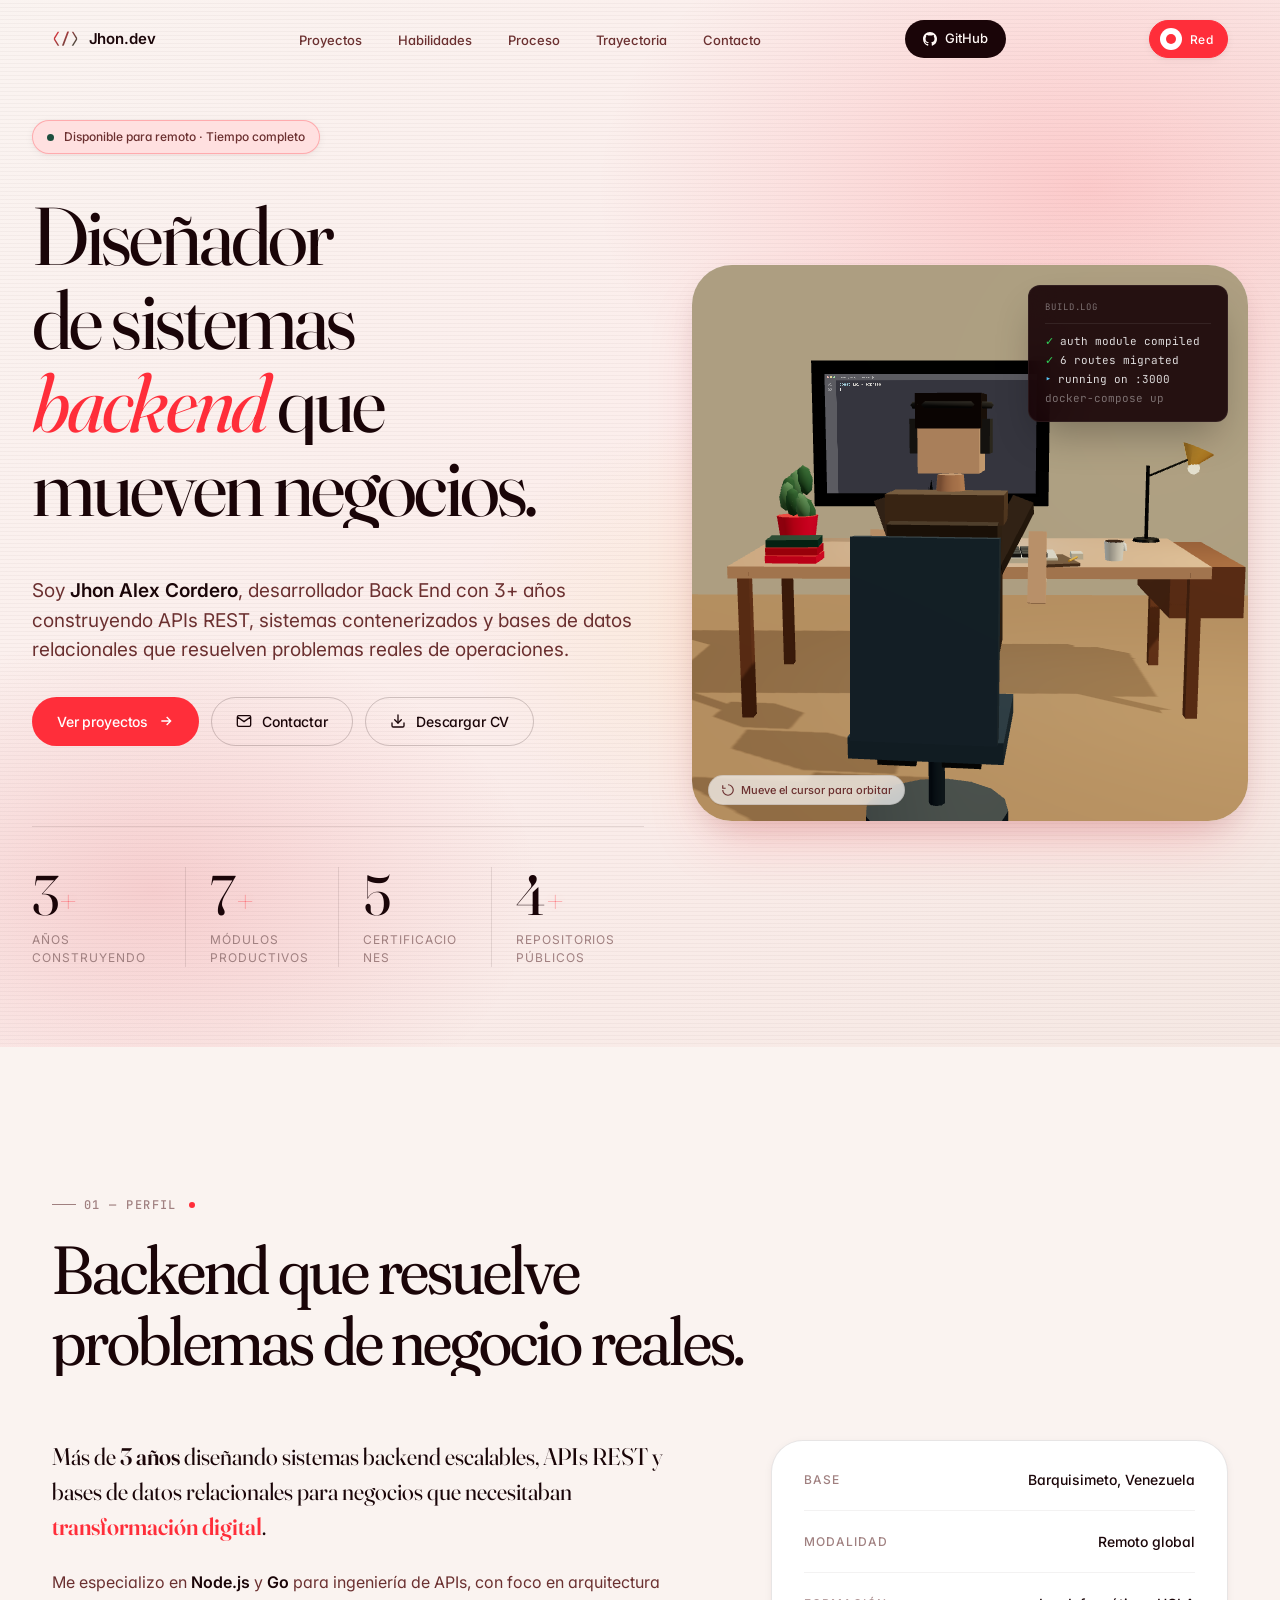
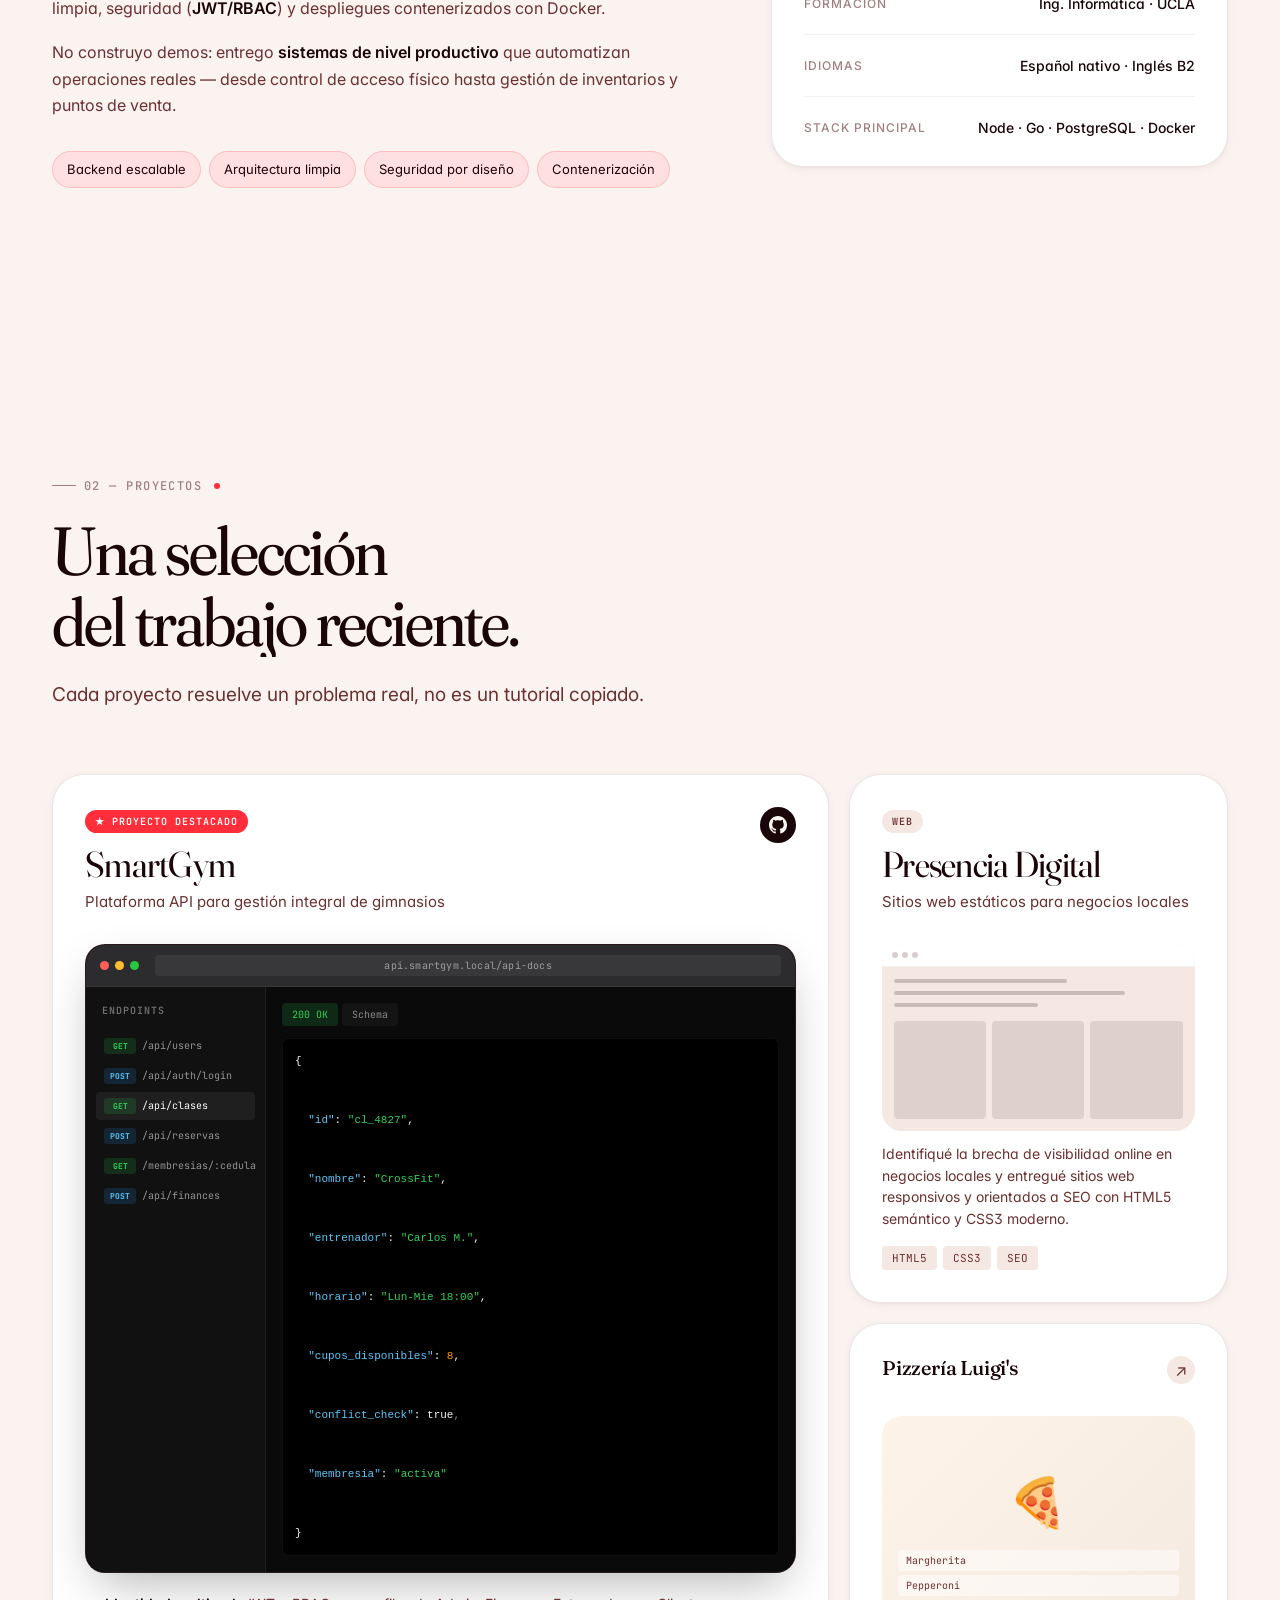
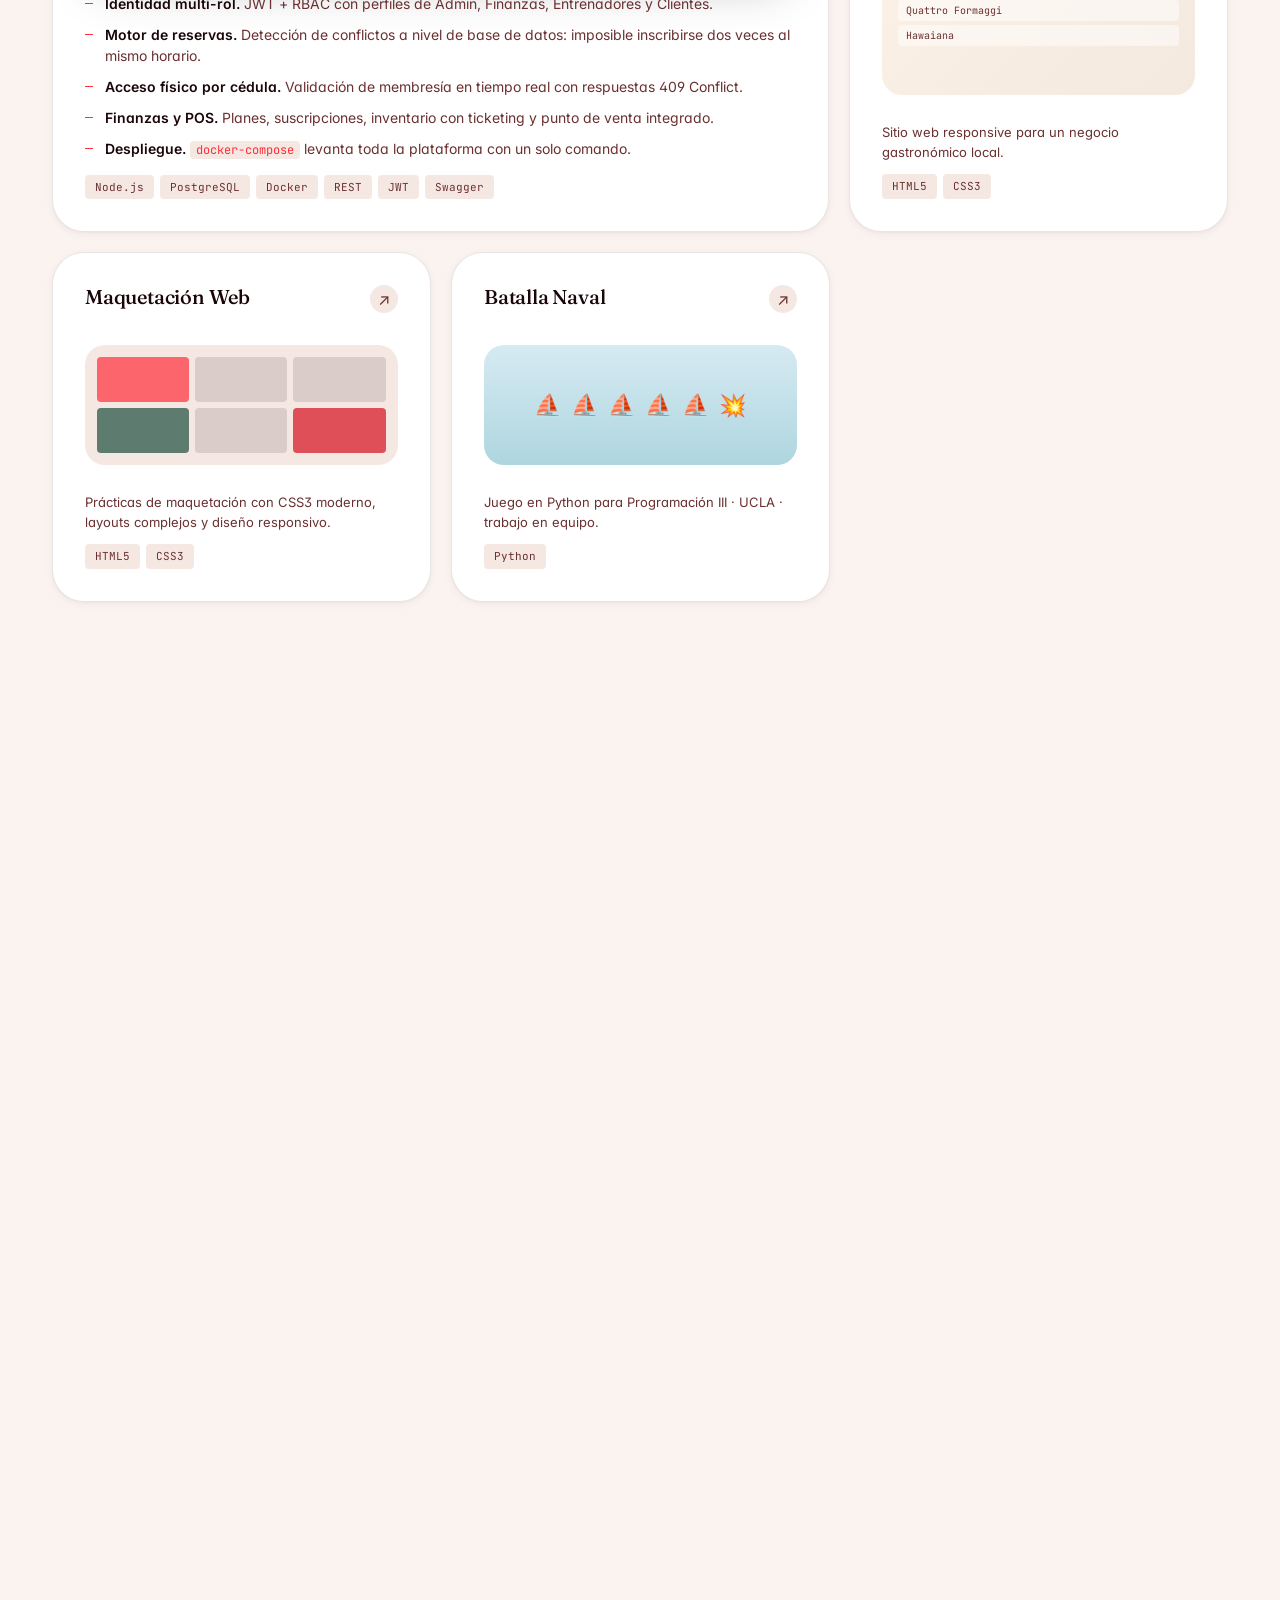
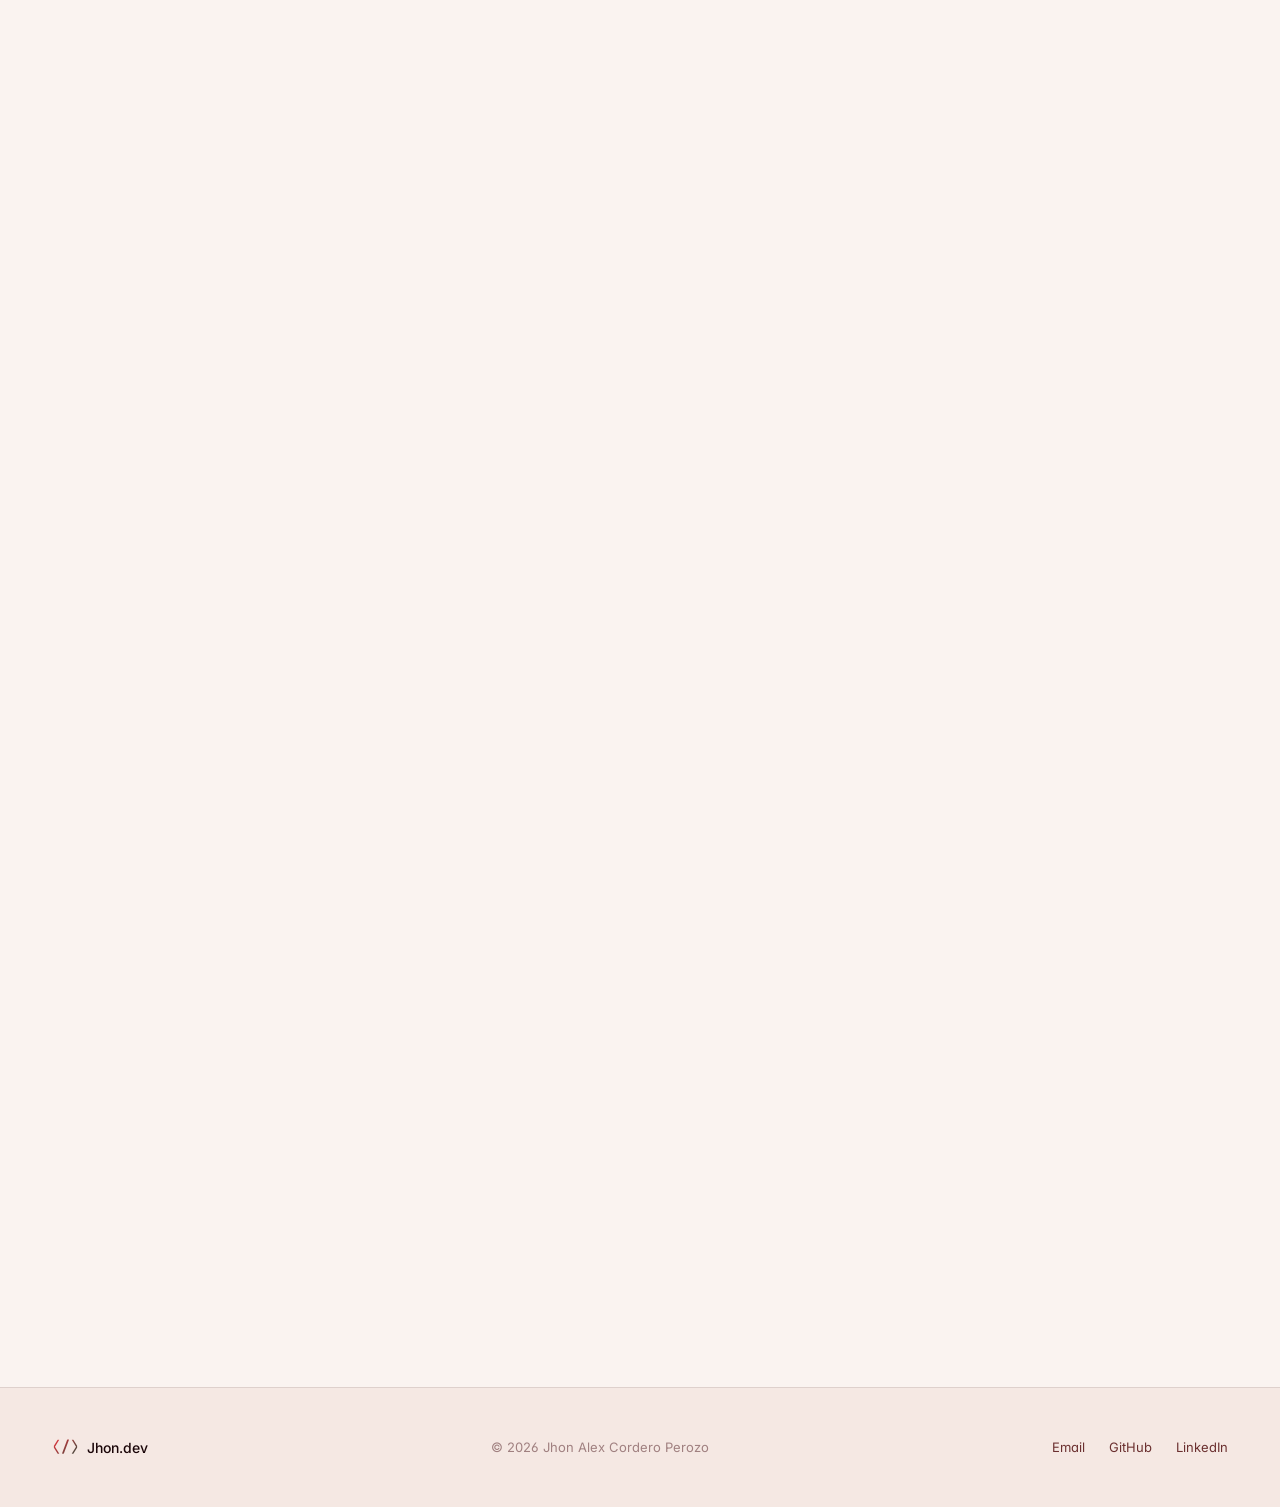
==== index.html @ ba325c13 "Fix carrusel + eliminar sección FAQ Carrusel: en el commit anterior agregué un check prefers-reduced" ====
<!DOCTYPE html>


<html lang="es" data-theme="red">


<head>


<meta charset="UTF-8" />


<meta name="viewport" content="width=device-width, initial-scale=1.0" />


<meta name="description" content="Jhon Alex Cordero Perozo — Desarrollador BackEnd. Portafolio profesional con proyectos backend, APIs REST y soluciones de nivel productivo." />


<meta name="theme-color" content="#faf3f0" />
<meta name="theme-color" content="#faf3f0" media="(prefers-color-scheme: light)" />
<meta name="theme-color" content="#0a0e1f" media="(prefers-color-scheme: dark)" />


<title>Jhon Alex Cordero — Back End Developer</title>


<link rel="preconnect" href="https://fonts.googleapis.com" />


<link rel="preconnect" href="https://fonts.gstatic.com" crossorigin />


<link rel="preload" as="style" href="https://fonts.googleapis.com/css2?family=Inter:wght@400;500;600;700&family=JetBrains+Mono:wght@400;500&family=Fraunces:opsz,wght@9..144,300..700&display=swap" />


<link rel="stylesheet" href="https://fonts.googleapis.com/css2?family=Inter:wght@400;500;600;700&family=JetBrains+Mono:wght@400;500&family=Fraunces:opsz,wght@9..144,300..700&display=swap" media="print" onload="this.media='all'" />


<noscript><link rel="stylesheet" href="https://fonts.googleapis.com/css2?family=Inter:wght@400;500;600;700&family=JetBrains+Mono:wght@400;500&family=Fraunces:opsz,wght@9..144,300..700&display=swap" /></noscript>


<link rel="stylesheet" href="styles.css" />


<script src="assets/three.min.js" defer></script>


</head>


<body>

<a href="#hero" class="skip-link">Saltar al contenido</a>





<!-- Navbar -->


<nav class="nav" id="nav" aria-label="Navegación principal">


  <div class="nav-inner">


    <a href="#hero" class="nav-logo" aria-label="Inicio">


      <span class="logo-mark">⟨/⟩</span>


      <span class="logo-text">Jhon.dev</span>


    </a>


    <ul class="nav-links">


      <li><a href="#proyectos" data-text="Proyectos">Proyectos</a></li>


      <li><a href="#skills" data-text="Habilidades">Habilidades</a></li>


      <li><a href="#proceso" data-text="Proceso">Proceso</a></li>


      <li><a href="#experiencia" data-text="Trayectoria">Trayectoria</a></li>


      <li><a href="#contacto" data-text="Contacto">Contacto</a></li>


    </ul>


    <a href="https://github.com/Jhondev-30" target="_blank" rel="noopener" class="nav-cta">


      <svg viewBox="0 0 24 24" width="14" height="14" fill="currentColor"><path d="M12 0C5.37 0 0 5.37 0 12c0 5.31 3.435 9.795 8.205 11.385.6.105.825-.255.825-.57 0-.285-.015-1.23-.015-2.235-3.015.555-3.795-.735-4.035-1.41-.135-.345-.72-1.41-1.23-1.695-.42-.225-1.02-.78-.015-.795.945-.015 1.62.87 1.845 1.23 1.08 1.815 2.805 1.305 3.495.99.105-.78.42-1.305.765-1.605-2.67-.3-5.46-1.335-5.46-5.925 0-1.305.465-2.385 1.23-3.225-.12-.3-.54-1.53.12-3.18 0 0 1.005-.315 3.3 1.23.96-.27 1.98-.405 3-.405s2.04.135 3 .405c2.295-1.56 3.3-1.23 3.3-1.23.66 1.65.24 2.88.12 3.18.765.84 1.23 1.905 1.23 3.225 0 4.605-2.805 5.625-5.475 5.925.435.375.81 1.095.81 2.22 0 1.605-.015 2.895-.015 3.3 0 .315.225.69.825.57A12.02 12.02 0 0024 12c0-6.63-5.37-12-12-12z"/></svg>


      GitHub


    </a>


    <button class="theme-toggle" id="themeToggle" aria-label="Cambiar tema">


      <span class="theme-toggle-icon" aria-hidden="true"></span>


      <span class="theme-toggle-label" id="themeLabel">Red</span>


    </button>


    <button class="nav-burger" id="navBurger" aria-label="Menú">


      <span></span><span></span><span></span>


    </button>


  </div>


</nav>





<!-- HERO -->


<section class="hero" id="hero">


  <div class="hero-bg-layer" aria-hidden="true"></div>





  <div class="hero-split">


    <div class="hero-left">


      <div class="hero-badge" data-reveal data-parallax="0.05">


        <span class="status-dot"></span>


        <span>Disponible para remoto · Tiempo completo</span>


      </div>





      <h1 class="hero-title" data-reveal>


        <span class="line line-1">Diseñador</span>


        <span class="line line-2">de sistemas</span>


        <span class="line line-3"><em>backend</em> que</span>


        <span class="line line-4">mueven negocios.</span>


      </h1>





      <div class="hero-meta" data-reveal>


        <p class="hero-subtitle">


          Soy <strong>Jhon Alex Cordero</strong>, desarrollador Back End con 3+ años


          construyendo APIs REST, sistemas contenerizados y bases de datos relacionales


          que resuelven problemas reales de operaciones.


        </p>


        <div class="hero-ctas">


          <a href="#proyectos" class="btn btn-primary">


            Ver proyectos


            <svg viewBox="0 0 24 24" width="16" height="16" fill="none" stroke="currentColor" stroke-width="2"><path d="M5 12h14M13 6l6 6-6 6"/></svg>


          </a>


          <a href="https://mail.google.com/mail/?view=cm&to=jhonalexcorderoperozo@gmail.com&su=Contacto%20desde%20tu%20portafolio" target="_blank" rel="noopener" class="btn btn-ghost">


            <svg viewBox="0 0 24 24" width="16" height="16" fill="none" stroke="currentColor" stroke-width="2"><path d="M4 4h16c1.1 0 2 .9 2 2v12c0 1.1-.9 2-2 2H4c-1.1 0-2-.9-2-2V6c0-1.1.9-2 2-2z M22 6l-10 7L2 6"/></svg>


            Contactar


          </a>


          <a href="assets/Jhon-Alex-Cordero-CV.pdf" download="Jhon-Alex-Cordero-CV.pdf" class="btn btn-ghost">


            <svg viewBox="0 0 24 24" width="16" height="16" fill="none" stroke="currentColor" stroke-width="2" stroke-linecap="round" stroke-linejoin="round"><path d="M21 15v4a2 2 0 0 1-2 2H5a2 2 0 0 1-2-2v-4"/><polyline points="7 10 12 15 17 10"/><line x1="12" y1="15" x2="12" y2="3"/></svg>

            Descargar CV


          </a>


        </div>


      </div>





      <div class="hero-stats" data-reveal>


        <div class="stat">


          <div class="stat-num"><span data-count="3">0</span><span class="stat-plus">+</span></div>


          <div class="stat-label">Años construyendo</div>


        </div>


        <div class="stat">


          <div class="stat-num"><span data-count="7">0</span><span class="stat-plus">+</span></div>


          <div class="stat-label">Módulos productivos</div>


        </div>


        <div class="stat">


          <div class="stat-num"><span data-count="5">0</span></div>


          <div class="stat-label">Certificaciones</div>


        </div>


        <div class="stat">


          <div class="stat-num"><span data-count="4">0</span><span class="stat-plus">+</span></div>


          <div class="stat-label">Repositorios públicos</div>


        </div>


      </div>


    </div>





    <div class="hero-right" data-reveal>


      <div class="hero-3d-wrapper">


        <canvas id="hero-3d">


          <p style="padding:20px;color:#86868b;">Tu navegador no soporta WebGL. Probá con Chrome o Edge actualizados.</p>


        </canvas>


        <div class="hero-3d-fallback" id="hero-3d-fallback" hidden>


          <div class="fb-illust">


            <div class="fb-monitor">


              <div class="fb-screen">


                <div class="fb-line"></div>


                <div class="fb-line short"></div>


                <div class="fb-line"></div>


                <div class="fb-line short"></div>


              </div>


            </div>


            <div class="fb-desk"></div>


            <div class="fb-figure">


              <div class="fb-head"></div>


              <div class="fb-body"></div>


            </div>


          </div>


          <p>Render 3D no disponible · Tu navegador bloqueó WebGL</p>


        </div>


        <div class="hero-3d-hint" aria-hidden="true">


          <svg viewBox="0 0 24 24" width="14" height="14" fill="none" stroke="currentColor" stroke-width="2"><path d="M3 12a9 9 0 1 0 9-9"/><path d="M3 4v5h5"/></svg>


          Mueve el cursor para orbitar


        </div>


    <div class="hero-3d-card" data-parallax="0.08">


        <span class="card-eyebrow">build.log</span>


          <div class="card-row"><span class="d-ok">✓</span> <span>auth module compiled</span></div>


          <div class="card-row"><span class="d-ok">✓</span> <span>6 routes migrated</span></div>


          <div class="card-row"><span class="d-run">▸</span> <span>running on :3000</span></div>


          <div class="card-row dim"><span>docker-compose up</span></div>


        </div>


      </div>


    </div>


  </div>


</section>





<!-- ABOUT / PROFILE -->


<main id="main-content">

<section class="section about" id="about">


  <div class="container">


    <div class="section-head" data-reveal>


      <span class="kicker">01 — Perfil</span>


      <h2 class="section-title">Backend que resuelve<br/>problemas de negocio reales.</h2>


    </div>





    <div class="about-grid">


      <div class="about-text" data-reveal>


        <p class="lead">


          Más de <strong>3 años</strong> diseñando sistemas backend escalables, APIs REST


          y bases de datos relacionales para negocios que necesitaban <em>transformación digital</em>.


        </p>


        <p>


          Me especializo en <strong>Node.js</strong> y <strong>Go</strong> para ingeniería


          de APIs, con foco en arquitectura limpia, seguridad (<strong>JWT/RBAC</strong>) y


          despliegues contenerizados con Docker.


        </p>


        <p>


          No construyo demos: entrego <strong>sistemas de nivel productivo</strong> que


          automatizan operaciones reales — desde control de acceso físico hasta gestión


          de inventarios y puntos de venta.


        </p>


        <div class="about-tags">


          <span class="tag">Backend escalable</span>


          <span class="tag">Arquitectura limpia</span>


          <span class="tag">Seguridad por diseño</span>


          <span class="tag">Contenerización</span>


        </div>


      </div>





      <aside class="about-info" data-reveal>


        <div class="info-row">


          <span class="info-label">Base</span>


          <span class="info-value">Barquisimeto, Venezuela</span>


        </div>


        <div class="info-row">


          <span class="info-label">Modalidad</span>


          <span class="info-value">Remoto global</span>


        </div>


        <div class="info-row">


          <span class="info-label">Formación</span>


          <span class="info-value">Ing. Informática · UCLA</span>


        </div>


        <div class="info-row">


          <span class="info-label">Idiomas</span>


          <span class="info-value">Español nativo · Inglés B2</span>


        </div>


        <div class="info-row">


          <span class="info-label">Stack principal</span>


          <span class="info-value">Node · Go · PostgreSQL · Docker</span>


        </div>


      </aside>


    </div>


  </div>


</section>





<!-- PROYECTOS — BENTO GRID -->


<section class="section projects" id="proyectos">


  <div class="container">


    <div class="section-head" data-reveal>


      <span class="kicker">02 — Proyectos</span>


      <h2 class="section-title">Una selección<br/>del trabajo reciente.</h2>


      <p class="section-sub">Cada proyecto resuelve un problema real, no es un tutorial copiado.</p>


    </div>





    <div class="bento" data-reveal>





      <!-- BENTO: SmartGym (large, 2 cols) -->


      <article class="bento-card bento-lg">


        <div class="bento-header">


          <div class="bento-meta">


            <span class="bento-tag">★ Proyecto destacado</span>


            <h3 class="bento-title">SmartGym</h3>


            <p class="bento-sub">Plataforma API para gestión integral de gimnasios</p>


          </div>


          <a href="https://github.com/Jhondev-30/API-Smartgym" target="_blank" rel="noopener" class="bento-link">


            <svg viewBox="0 0 24 24" width="18" height="18" fill="currentColor"><path d="M12 0C5.37 0 0 5.37 0 12c0 5.31 3.435 9.795 8.205 11.385.6.105.825-.255.825-.57 0-.285-.015-1.23-.015-2.235-3.015.555-3.795-.735-4.035-1.41-.135-.345-.72-1.41-1.23-1.695-.42-.225-1.02-.78-.015-.795.945-.015 1.62.87 1.845 1.23 1.08 1.815 2.805 1.305 3.495.99.105-.78.42-1.305.765-1.605-2.67-.3-5.46-1.335-5.46-5.925 0-1.305.465-2.385 1.23-3.225-.12-.3-.54-1.53.12-3.18 0 0 1.005-.315 3.3 1.23.96-.27 1.98-.405 3-.405s2.04.135 3 .405c2.295-1.56 3.3-1.23 3.3-1.23.66 1.65.24 2.88.12 3.18.765.84 1.23 1.905 1.23 3.225 0 4.605-2.805 5.625-5.475 5.925.435.375.81 1.095.81 2.22 0 1.605-.015 2.895-.015 3.3 0 .315.225.69.825.57A12.02 12.02 0 0024 12c0-6.63-5.37-12-12-12z"/></svg>


          </a>


        </div>





        <div class="bento-visual">


          <div class="mockup-window">


            <div class="mockup-titlebar">


              <span class="dot"></span><span class="dot"></span><span class="dot"></span>


              <span class="mockup-url">api.smartgym.local/api-docs</span>


            </div>


            <div class="mockup-body">


              <div class="api-panel">


                <div class="api-side">


                  <div class="api-side-title">Endpoints</div>


                  <div class="api-endpoint"><span class="verb get">GET</span> /api/users</div>


                  <div class="api-endpoint"><span class="verb post">POST</span> /api/auth/login</div>


                  <div class="api-endpoint active"><span class="verb get">GET</span> /api/clases</div>


                  <div class="api-endpoint"><span class="verb post">POST</span> /api/reservas</div>


                  <div class="api-endpoint"><span class="verb get">GET</span> /membresias/:cedula</div>


                  <div class="api-endpoint"><span class="verb post">POST</span> /api/finances</div>


                </div>


                <div class="api-main">


                  <div class="api-tabs">


                    <span class="api-tab active">200 OK</span>


                    <span class="api-tab">Schema</span>


                  </div>


                  <pre class="api-code"><code><span class="c-b">{</span>


  <span class="c-k">"id"</span>: <span class="c-s">"cl_4827"</span>,


  <span class="c-k">"nombre"</span>: <span class="c-s">"CrossFit"</span>,


  <span class="c-k">"entrenador"</span>: <span class="c-s">"Carlos M."</span>,


  <span class="c-k">"horario"</span>: <span class="c-s">"Lun-Mie 18:00"</span>,


  <span class="c-k">"cupos_disponibles"</span>: <span class="c-n">8</span>,


  <span class="c-k">"conflict_check"</span>: <span class="c-b">true</span><span class="c-p">,</span>


  <span class="c-k">"membresia"</span>: <span class="c-s">"activa"</span>


<span class="c-b">}</span></code></pre>


                </div>


              </div>


            </div>


          </div>


        </div>





        <div class="bento-body">


          <ul class="bento-features">


            <li><strong>Identidad multi-rol.</strong> JWT + RBAC con perfiles de Admin, Finanzas, Entrenadores y Clientes.</li>


            <li><strong>Motor de reservas.</strong> Detección de conflictos a nivel de base de datos: imposible inscribirse dos veces al mismo horario.</li>


            <li><strong>Acceso físico por cédula.</strong> Validación de membresía en tiempo real con respuestas 409 Conflict.</li>


            <li><strong>Finanzas y POS.</strong> Planes, suscripciones, inventario con ticketing y punto de venta integrado.</li>


            <li><strong>Despliegue.</strong> <code>docker-compose</code> levanta toda la plataforma con un solo comando.</li>


          </ul>


          <div class="bento-stack">


            <span>Node.js</span><span>PostgreSQL</span><span>Docker</span><span>REST</span><span>JWT</span><span>Swagger</span>


          </div>


        </div>


      </article>





      <!-- BENTO: Presencia Digital -->


      <article class="bento-card bento-md">


        <div class="bento-header">


          <div class="bento-meta">


            <span class="bento-tag subtle">Web</span>


            <h3 class="bento-title">Presencia Digital</h3>


            <p class="bento-sub">Sitios web estáticos para negocios locales</p>


          </div>


        </div>


        <div class="bento-mini-visual mini-browser">


          <div class="mini-bar"><span></span><span></span><span></span></div>


          <div class="mini-content">


            <div class="mini-line w60"></div>


            <div class="mini-line w80"></div>


            <div class="mini-line w50"></div>


            <div class="mini-grid">


              <div></div><div></div><div></div>


            </div>


          </div>


        </div>


        <div class="bento-body">


          <p class="bento-text">Identifiqué la brecha de visibilidad online en negocios locales y entregué sitios web responsivos y orientados a SEO con HTML5 semántico y CSS3 moderno.</p>


          <div class="bento-stack">


            <span>HTML5</span><span>CSS3</span><span>SEO</span>


          </div>


        </div>


      </article>





      <!-- BENTO: Pizzería Luigi's -->


      <article class="bento-card bento-sm">


        <div class="bento-header">


          <div class="bento-meta">


            <h3 class="bento-title-sm">Pizzería Luigi's</h3>


          </div>


          <a href="https://github.com/Jhondev-30/pizzeria-luigis" target="_blank" rel="noopener" class="bento-link-sm">↗</a>


        </div>


        <div class="bento-mini-visual mini-pizza">


          <div class="pizza-base">🍕</div>


          <div class="pizza-meta">


            <span>Margherita</span>


            <span>Pepperoni</span>


            <span>Quattro Formaggi</span>


            <span>Hawaiana</span>


          </div>


        </div>


        <div class="bento-body-sm">


          <p>Sitio web responsive para un negocio gastronómico local.</p>


          <div class="bento-stack">


            <span>HTML5</span><span>CSS3</span>


          </div>


        </div>


      </article>





      <!-- BENTO: Maquetación -->


      <article class="bento-card bento-sm">


        <div class="bento-header">


          <div class="bento-meta">


            <h3 class="bento-title-sm">Maquetación Web</h3>


          </div>


          <a href="https://github.com/Jhondev-30/maquetacion-de-sitio-web" target="_blank" rel="noopener" class="bento-link-sm">↗</a>


        </div>


        <div class="bento-mini-visual mini-grid-art">


          <div></div><div></div><div></div>


          <div></div><div></div><div></div>


        </div>


        <div class="bento-body-sm">


          <p>Prácticas de maquetación con CSS3 moderno, layouts complejos y diseño responsivo.</p>


          <div class="bento-stack">


            <span>HTML5</span><span>CSS3</span>


          </div>


        </div>


      </article>





      <!-- BENTO: Batalla Naval -->


      <article class="bento-card bento-sm">


        <div class="bento-header">


          <div class="bento-meta">


            <h3 class="bento-title-sm">Batalla Naval</h3>


          </div>


          <a href="https://github.com/Jhondev-30/Battleship-programming-III" target="_blank" rel="noopener" class="bento-link-sm">↗</a>


        </div>


        <div class="bento-mini-visual mini-battle">


          <div class="ocean">


            <span>⛵</span><span>⛵</span><span>⛵</span>


            <span>⛵</span><span>⛵</span>


            <span class="boom">💥</span>


          </div>


        </div>


        <div class="bento-body-sm">


          <p>Juego en Python para Programación III · UCLA · trabajo en equipo.</p>


          <div class="bento-stack">


            <span>Python</span>


          </div>


        </div>


      </article>





    </div>


  </div>


</section>





<!-- SKILLS -->


<section class="section skills" id="skills">


  <div class="container">


    <div class="section-head" data-reveal>


      <span class="kicker">03 — Habilidades</span>


      <h2 class="section-title">Lo que uso<br/>para construir.</h2>


    </div>





    <div class="skills-bento" data-reveal>


      <div class="sk-card sk-lang">


        <div class="sk-head">


          <span class="sk-num">01</span>


          <h3>Lenguajes</h3>


        </div>


        <ul class="sk-list">


          <li>


            <span class="sk-name">JavaScript ES6+</span>


            <span class="sk-level advanced">Avanzado</span>


          </li>


          <li>


            <span class="sk-name">SQL</span>


            <span class="sk-level advanced">Avanzado</span>


          </li>


          <li>


            <span class="sk-name">HTML5 / CSS3</span>


            <span class="sk-level advanced">Avanzado</span>


          </li>


          <li>


            <span class="sk-name">Go (Golang)</span>


            <span class="sk-level intermediate">Intermedio</span>


          </li>


        </ul>


      </div>





      <div class="sk-card sk-back">


        <div class="sk-head">


          <span class="sk-num">02</span>


          <h3>Backend & APIs</h3>


        </div>


        <ul class="sk-list">


          <li>


            <span class="sk-name">Node.js</span>


            <span class="sk-level advanced">Avanzado</span>


          </li>


          <li>


            <span class="sk-name">Express</span>


            <span class="sk-level advanced">Avanzado</span>


          </li>


          <li>


            <span class="sk-name">Diseño de APIs REST</span>


            <span class="sk-level advanced">Avanzado</span>


          </li>


          <li>


            <span class="sk-name">JWT / RBAC</span>


            <span class="sk-level advanced">Avanzado</span>


          </li>


        </ul>


      </div>





      <div class="sk-card sk-data">


        <div class="sk-head">


          <span class="sk-num">03</span>


          <h3>Datos</h3>


        </div>


        <ul class="sk-list">


          <li>


            <span class="sk-name">PostgreSQL</span>


            <span class="sk-level advanced">Avanzado</span>


          </li>


          <li>


            <span class="sk-name">Modelado relacional</span>


            <span class="sk-level advanced">Avanzado</span>


          </li>


          <li>


            <span class="sk-name">Índices y migraciones</span>


            <span class="sk-level intermediate">Intermedio</span>


          </li>


        </ul>


      </div>





      <div class="sk-card sk-tools">


        <div class="sk-head">


          <span class="sk-num">04</span>


          <h3>Herramientas</h3>


        </div>


        <ul class="sk-list">


          <li>


            <span class="sk-name">Docker · Docker Compose</span>


            <span class="sk-level advanced">Avanzado</span>


          </li>


          <li>


            <span class="sk-name">Git · GitHub</span>


            <span class="sk-level advanced">Avanzado</span>


          </li>


          <li>


            <span class="sk-name">Swagger / OpenAPI</span>


            <span class="sk-level advanced">Avanzado</span>


          </li>


        </ul>


      </div>





      <div class="sk-card sk-learning">


        <div class="sk-head">


          <span class="sk-num">05</span>


          <h3>En aprendizaje</h3>


        </div>


        <p class="sk-learning-text">Stack moderno que estoy incorporando a mi flujo de trabajo.</p>


        <div class="learning-tags">


          <span class="learn-tag">Astro</span>


          <span class="learn-tag">TypeScript</span>


          <span class="learn-tag">NestJS</span>


          <span class="learn-tag">Go Fiber</span>


          <span class="learn-tag">Gin</span>


        </div>


      </div>


    </div>





    <!-- Carrusel infinito de logos -->

    <div class="tech-carousel" data-reveal>

      <div class="tech-track-wrap">

        <div class="tech-track" id="techTrack">

          <div class="tech-item"><div class="tech-logo"><img src="assets/logos/javascript.svg" alt="JavaScript" loading="lazy"></div><div class="tech-name">JavaScript</div></div>

          <div class="tech-item"><div class="tech-logo"><img src="assets/logos/nodedotjs.svg" alt="Node.js" loading="lazy"></div><div class="tech-name">Node.js</div></div>

          <div class="tech-item"><div class="tech-logo"><img src="assets/logos/postgresql.svg" alt="PostgreSQL" loading="lazy"></div><div class="tech-name">PostgreSQL</div></div>

          <div class="tech-item"><div class="tech-logo"><img src="assets/logos/docker.svg" alt="Docker" loading="lazy"></div><div class="tech-name">Docker</div></div>

          <div class="tech-item"><div class="tech-logo"><img src="assets/logos/github.svg" alt="GitHub" loading="lazy"></div><div class="tech-name">GitHub</div></div>

          <div class="tech-item"><div class="tech-logo"><img src="assets/logos/visualstudiocode.svg" alt="VS Code" loading="lazy"></div><div class="tech-name">VS Code</div></div>

          <div class="tech-item"><div class="tech-logo"><img src="assets/logos/git.svg" alt="Git" loading="lazy"></div><div class="tech-name">Git</div></div>

          <div class="tech-item"><div class="tech-logo"><img src="assets/logos/restapi.svg" alt="REST API" loading="lazy"></div><div class="tech-name">REST API</div></div>

          <div class="tech-item"><div class="tech-logo"><img src="assets/logos/swagger.svg" alt="Swagger" loading="lazy"></div><div class="tech-name">Swagger</div></div>

          <div class="tech-item"><div class="tech-logo"><img src="assets/logos/sql.svg" alt="SQL" loading="lazy"></div><div class="tech-name">SQL</div></div>

          <div class="tech-item"><div class="tech-logo"><img src="assets/logos/html5.svg" alt="HTML5" loading="lazy"></div><div class="tech-name">HTML5</div></div>

          <div class="tech-item"><div class="tech-logo"><img src="assets/logos/css.svg" alt="CSS3" loading="lazy"></div><div class="tech-name">CSS3</div></div>

          <div class="tech-item"><div class="tech-logo"><img src="assets/logos/linux.svg" alt="Linux" loading="lazy"></div><div class="tech-name">Linux</div></div>

          <div class="tech-item"><div class="tech-logo"><img src="assets/logos/javascript.svg" alt="JavaScript" loading="lazy"></div><div class="tech-name">JavaScript</div></div>

          <div class="tech-item"><div class="tech-logo"><img src="assets/logos/nodedotjs.svg" alt="Node.js" loading="lazy"></div><div class="tech-name">Node.js</div></div>

          <div class="tech-item"><div class="tech-logo"><img src="assets/logos/postgresql.svg" alt="PostgreSQL" loading="lazy"></div><div class="tech-name">PostgreSQL</div></div>

          <div class="tech-item"><div class="tech-logo"><img src="assets/logos/docker.svg" alt="Docker" loading="lazy"></div><div class="tech-name">Docker</div></div>

          <div class="tech-item"><div class="tech-logo"><img src="assets/logos/github.svg" alt="GitHub" loading="lazy"></div><div class="tech-name">GitHub</div></div>

          <div class="tech-item"><div class="tech-logo"><img src="assets/logos/visualstudiocode.svg" alt="VS Code" loading="lazy"></div><div class="tech-name">VS Code</div></div>

          <div class="tech-item"><div class="tech-logo"><img src="assets/logos/git.svg" alt="Git" loading="lazy"></div><div class="tech-name">Git</div></div>

          <div class="tech-item"><div class="tech-logo"><img src="assets/logos/restapi.svg" alt="REST API" loading="lazy"></div><div class="tech-name">REST API</div></div>

          <div class="tech-item"><div class="tech-logo"><img src="assets/logos/swagger.svg" alt="Swagger" loading="lazy"></div><div class="tech-name">Swagger</div></div>

          <div class="tech-item"><div class="tech-logo"><img src="assets/logos/sql.svg" alt="SQL" loading="lazy"></div><div class="tech-name">SQL</div></div>

          <div class="tech-item"><div class="tech-logo"><img src="assets/logos/html5.svg" alt="HTML5" loading="lazy"></div><div class="tech-name">HTML5</div></div>

          <div class="tech-item"><div class="tech-logo"><img src="assets/logos/css.svg" alt="CSS3" loading="lazy"></div><div class="tech-name">CSS3</div></div>

          <div class="tech-item"><div class="tech-logo"><img src="assets/logos/linux.svg" alt="Linux" loading="lazy"></div><div class="tech-name">Linux</div></div>

          <div class="tech-item"><div class="tech-logo"><img src="assets/logos/javascript.svg" alt="JavaScript" loading="lazy"></div><div class="tech-name">JavaScript</div></div>

          <div class="tech-item"><div class="tech-logo"><img src="assets/logos/nodedotjs.svg" alt="Node.js" loading="lazy"></div><div class="tech-name">Node.js</div></div>

          <div class="tech-item"><div class="tech-logo"><img src="assets/logos/postgresql.svg" alt="PostgreSQL" loading="lazy"></div><div class="tech-name">PostgreSQL</div></div>

          <div class="tech-item"><div class="tech-logo"><img src="assets/logos/docker.svg" alt="Docker" loading="lazy"></div><div class="tech-name">Docker</div></div>

          <div class="tech-item"><div class="tech-logo"><img src="assets/logos/github.svg" alt="GitHub" loading="lazy"></div><div class="tech-name">GitHub</div></div>

          <div class="tech-item"><div class="tech-logo"><img src="assets/logos/visualstudiocode.svg" alt="VS Code" loading="lazy"></div><div class="tech-name">VS Code</div></div>

          <div class="tech-item"><div class="tech-logo"><img src="assets/logos/git.svg" alt="Git" loading="lazy"></div><div class="tech-name">Git</div></div>

          <div class="tech-item"><div class="tech-logo"><img src="assets/logos/restapi.svg" alt="REST API" loading="lazy"></div><div class="tech-name">REST API</div></div>

          <div class="tech-item"><div class="tech-logo"><img src="assets/logos/swagger.svg" alt="Swagger" loading="lazy"></div><div class="tech-name">Swagger</div></div>

          <div class="tech-item"><div class="tech-logo"><img src="assets/logos/sql.svg" alt="SQL" loading="lazy"></div><div class="tech-name">SQL</div></div>

          <div class="tech-item"><div class="tech-logo"><img src="assets/logos/html5.svg" alt="HTML5" loading="lazy"></div><div class="tech-name">HTML5</div></div>

          <div class="tech-item"><div class="tech-logo"><img src="assets/logos/css.svg" alt="CSS3" loading="lazy"></div><div class="tech-name">CSS3</div></div>

          <div class="tech-item"><div class="tech-logo"><img src="assets/logos/linux.svg" alt="Linux" loading="lazy"></div><div class="tech-name">Linux</div></div>

        </div>


      </div>

    </div>
  </div>


</section>





<!-- EXPERIENCE / TIMELINE -->


<section class="section process" id="proceso" aria-labelledby="proceso-title">


  <div class="container">


    <div class="section-head" data-reveal>


      <span class="kicker">05 — Cómo trabajo</span>


      <h2 class="section-title" id="proceso-title">De la idea<br/>al despliegue.</h2>


      <p class="section-sub">Un proceso simple y transparente. Sin sorpresas, sin demos que se quedan en el repo.</p>


    </div>





    <div class="process-grid" data-reveal>


      <div class="step">


        <div class="step-num">01</div>


        <h3 class="step-title">Diagnóstico</h3>


        <p class="step-desc">Entiendo el problema operativo. Te hago preguntas incómodas para descubrir qué falla realmente, qué se mide y qué se decide con esos datos.</p>


        <span class="step-tag">~2-3 días</span>


      </div>





      <div class="step">


        <div class="step-num">02</div>


        <h3 class="step-title">Diseño técnico</h3>


        <p class="step-desc">Stack, arquitectura, modelo de datos, contratos de API. Documentado y revisado contigo antes de escribir una línea de código.</p>


        <span class="step-tag">~3-5 días</span>


      </div>





      <div class="step">


        <div class="step-num">03</div>


        <h3 class="step-title">Construcción</h3>


        <p class="step-desc">Iteraciones cortas con demos semanales. Repo privado desde el día 1, código deployable en cada commit,Swagger vivo mientras se construye.</p>


        <span class="step-tag">2-6 semanas</span>


      </div>





      <div class="step">


        <div class="step-num">04</div>


        <h3 class="step-title">Despliegue + handoff</h3>


        <p class="step-desc">docker-compose arriba, monitoreo configurado, runbook de operaciones. Documentación para que tu equipo tome el relevo sin mí.</p>


        <span class="step-tag">~3-5 días</span>


      </div>


    </div>


  </div>


</section>





<section class="section experience" id="experiencia">


  <div class="container">


    <div class="section-head" data-reveal>


      <span class="kicker">04 — Trayectoria</span>


      <h2 class="section-title">El camino<br/>hasta aquí.</h2>


    </div>





    <div class="timeline" data-reveal>


      <div class="timeline-item">


        <div class="tl-dot"></div>


        <div class="tl-year">Actualidad</div>


        <div class="tl-content">


          <h3>SmartGym — Plataforma API</h3>


          <span class="tl-tag">Node.js · PostgreSQL · Docker</span>


          <p>API multi-módulo con autenticación JWT, RBAC, motor de reservas con detección de conflictos, control de acceso físico por cédula, módulo financiero, inventario con ticketing, POS y seguimiento biométrico. Documentada con Swagger y desplegada con docker-compose.</p>


        </div>


      </div>





      <div class="timeline-item">


        <div class="tl-dot"></div>


        <div class="tl-year">2024 – Hoy</div>


        <div class="tl-content">


          <h3>Presencia Digital para Negocios</h3>


          <span class="tl-tag">HTML5 · CSS3 · JavaScript</span>


          <p>Identifiqué la brecha de visibilidad online en negocios locales y entregué sitios web responsivos y orientados a SEO. Análisis de flujos operativos para proponer automatizaciones que abren nuevos canales.</p>


        </div>


      </div>





      <div class="timeline-item">


        <div class="tl-dot"></div>


        <div class="tl-year">2021 – Actualidad</div>


        <div class="tl-content">


          <h3>Formación continua</h3>


          <span class="tl-tag">IBM · Meta · University of Michigan</span>


          <p>5 certificaciones internacionales en backend con Node.js, contenedores Docker, bases de datos y PostgreSQL.</p>


        </div>


      </div>





      <div class="timeline-item">


        <div class="tl-dot"></div>


        <div class="tl-year">UCLA</div>


        <div class="tl-content">


          <h3>Ing. en Informática</h3>


          <span class="tl-tag">Universidad Centroccidental Lisandro Alvarado</span>


          <p>Estructuras de datos, algoritmos, bases de datos relacionales, ingeniería de software y sistemas operativos. Conocimientos académicos aplicados directamente en SmartGym.</p>


        </div>


      </div>


    </div>


  </div>


</section>





<!-- CERTS -->


<section class="section certs" id="certificaciones">


  <div class="container">


    <div class="section-head" data-reveal>


      <span class="kicker">05 — Certificaciones</span>


      <h2 class="section-title">Respaldado<br/>por la industria.</h2>


    </div>





    <div class="certs-list" data-reveal>


      <div class="cert-row">


        <div class="cert-issuer">IBM</div>


        <h3>JavaScript Backend Developer Professional Certificate</h3>


        <span class="cert-platform">Coursera</span>


      </div>


      <div class="cert-row">


        <div class="cert-issuer">IBM</div>


        <h3>Developing Back-End Apps with Node.js and Express</h3>


        <span class="cert-platform">Coursera</span>


      </div>


      <div class="cert-row">


        <div class="cert-issuer">IBM</div>


        <h3>Containers w/ Docker, Kubernetes & OpenShift</h3>


        <span class="cert-platform">Coursera</span>


      </div>


      <div class="cert-row">


        <div class="cert-issuer">Meta</div>


        <h3>Introduction to Databases</h3>


        <span class="cert-platform">Coursera</span>


      </div>


      <div class="cert-row cert-featured">


        <div class="cert-issuer">U. Michigan</div>


        <h3>PostgreSQL for Everybody Specialization</h3>


        <span class="cert-platform">Coursera</span>


      </div>


    </div>


  </div>


</section>





<!-- CONTACT / CTA -->







<section class="section cta-section" id="contacto">


  <div class="container">


    <div class="cta-card" data-reveal>


      <span class="kicker">06 — Contacto</span>


      <h2 class="cta-title">¿Construimos<br/>algo <em>serio</em>?</h2>


      <p class="cta-sub">


        Disponible para trabajo remoto a tiempo completo. Si buscas un desarrollador


        que entrega sistemas completos, no demos, hablemos.


      </p>


      <div class="cta-buttons">


        <a href="mailto:jhonalexcorderoperozo@gmail.com" class="btn btn-primary btn-lg">


          <svg viewBox="0 0 24 24" width="18" height="18" fill="none" stroke="currentColor" stroke-width="2"><path d="M4 4h16c1.1 0 2 .9 2 2v12c0 1.1-.9 2-2 2H4c-1.1 0-2-.9-2-2V6c0-1.1.9-2 2-2z M22 6l-10 7L2 6"/></svg>


          jhonalexcorderoperozo@gmail.com


        </a>


        <a href="https://www.linkedin.com/in/jhon-cordero-027b27236/" target="_blank" rel="noopener" class="btn btn-ghost btn-lg">


          <svg viewBox="0 0 24 24" width="18" height="18" fill="currentColor"><path d="M20.5 2h-17A1.5 1.5 0 002 3.5v17A1.5 1.5 0 003.5 22h17a1.5 1.5 0 001.5-1.5v-17A1.5 1.5 0 0020.5 2zM8 19H5v-9h3zM6.5 8.25A1.75 1.75 0 118.3 6.5a1.78 1.78 0 01-1.8 1.75zM19 19h-3v-4.74c0-1.42-.6-1.93-1.38-1.93A1.74 1.74 0 0013 14.19a.66.66 0 000 .14V19h-3v-9h2.9v1.3a3.11 3.11 0 012.7-1.4c1.55 0 3.36.86 3.36 3.66z"/></svg>


          LinkedIn


        </a>


        <a href="https://github.com/Jhondev-30" target="_blank" rel="noopener" class="btn btn-ghost btn-lg">


          <svg viewBox="0 0 24 24" width="18" height="18" fill="currentColor"><path d="M12 0C5.37 0 0 5.37 0 12c0 5.31 3.435 9.795 8.205 11.385.6.105.825-.255.825-.57 0-.285-.015-1.23-.015-2.235-3.015.555-3.795-.735-4.035-1.41-.135-.345-.72-1.41-1.23-1.695-.42-.225-1.02-.78-.015-.795.945-.015 1.62.87 1.845 1.23 1.08 1.815 2.805 1.305 3.495.99.105-.78.42-1.305.765-1.605-2.67-.3-5.46-1.335-5.46-5.925 0-1.305.465-2.385 1.23-3.225-.12-.3-.54-1.53.12-3.18 0 0 1.005-.315 3.3 1.23.96-.27 1.98-.405 3-.405s2.04.135 3 .405c2.295-1.56 3.3-1.23 3.3-1.23.66 1.65.24 2.88.12 3.18.765.84 1.23 1.905 1.23 3.225 0 4.605-2.805 5.625-5.475 5.925.435.375.81 1.095.81 2.22 0 1.605-.015 2.895-.015 3.3 0 .315.225.69.825.57A12.02 12.02 0 0024 12c0-6.63-5.37-12-12-12z"/></svg>


          GitHub


        </a>


      </div>


    </div>


  </div>


</section>





<!-- FOOTER -->


</main>

<footer class="footer">


  <div class="container">


    <div class="footer-inner">


      <div class="footer-brand">


        <span class="logo-mark">⟨/⟩</span>


        <span>Jhon.dev</span>


      </div>


      <div class="footer-copy">© 2026 Jhon Alex Cordero Perozo</div>


      <div class="footer-links">


        <a href="mailto:jhonalexcorderoperozo@gmail.com">Email</a>


        <a href="https://github.com/Jhondev-30" target="_blank" rel="noopener">GitHub</a>


        <a href="https://www.linkedin.com/in/jhon-cordero-027b27236/" target="_blank" rel="noopener">LinkedIn</a>


      </div>


    </div>


  </div>


</footer>





<script src="script.js" defer></script>


<script src="hero-3d.js" defer></script>


</body>


</html>
---- styles.css ----
/* ========================================================================
   JHON ALEX CORDERO — PORTAFOLIO v5
   Default: RED (estilo Gatzara) · Toggle: DARK (azul-noche con indigo)
   ======================================================================== */

:root,
[data-theme="red"] {
  /* ===== TEMA RED — DEFAULT, estilo Gatzara ===== */
  --bg: #faf3f0;
  --bg-soft: #f5e8e3;
  --bg-card: #ffffff;
  --bg-elev: #fdf6f3;
  --bg-dark: #1a0508;

  --line: rgba(26, 5, 8, 0.10);
  --line-strong: rgba(26, 5, 8, 0.20);
  --line-soft: rgba(26, 5, 8, 0.05);

  --text: #1a0508;
  --text-mid: #6b3030;
  --text-dim: #a08080;
  --text-light: #fff8f5;

  /* ROJO GATZARA — vibrante y saturado */
  --accent: #ff2e3a;        /* rojo principal vibrante */
  --accent-2: #d60f1f;      /* rojo profundo */
  --accent-3: #1d4e3e;      /* verde botella */
  --accent-4: #ffb800;      /* amarillo mostaza para acentos */
  --accent-soft: #ffe0e0;

  --radius: 20px;
  --radius-lg: 32px;
  --radius-xl: 40px;
  --radius-sm: 12px;

  --shadow-sm: 0 1px 2px rgba(255, 46, 58, 0.05), 0 2px 8px rgba(26, 5, 8, 0.05);
  --shadow-md: 0 4px 12px rgba(255, 46, 58, 0.10), 0 12px 32px rgba(26, 5, 8, 0.08);
  --shadow-lg: 0 12px 40px rgba(255, 46, 58, 0.15), 0 24px 64px rgba(26, 5, 8, 0.10);

  --ease: cubic-bezier(0.16, 1, 0.3, 1);
  --ease-snap: cubic-bezier(0.34, 1.56, 0.64, 1);

  --serif: 'Fraunces', Georgia, 'Times New Roman', serif;
  --sans: 'Inter', -apple-system, BlinkMacSystemFont, 'SF Pro Display', 'Segoe UI', sans-serif;
  --mono: 'JetBrains Mono', 'SF Mono', Menlo, monospace;

  --grain-opacity: 0.03;
  --bg-glow-1: rgba(255, 46, 58, 0.18);
  --bg-glow-2: rgba(214, 15, 31, 0.14);
  --bg-glow-3: rgba(255, 184, 0, 0.08);
}

[data-theme="dark"] {
  /* ===== TEMA DARK — azul-noche con color indigo ===== */
  --bg: #0a0e1f;            /* azul-noche profundo — NO negro plano */
  --bg-soft: #0f1424;
  --bg-card: #141a30;        /* card un escalón arriba del bg */
  --bg-elev: #1a2040;
  --bg-dark: #050813;        /* fondo del CTA: aún más profundo */

  --line: rgba(180, 190, 230, 0.08);
  --line-strong: rgba(180, 190, 230, 0.16);
  --line-soft: rgba(180, 190, 230, 0.04);

  --text: #e8eaf5;           /* blanco cálido-azulado, no puro */
  --text-mid: #9aa1bd;
  --text-dim: #5d6585;
  --text-light: #f8f9fc;

  /* Acento indigo brillante — destaca sobre el fondo azul-noche */
  --accent: #818cf8;         /* indigo-400 */
  --accent-2: #6366f1;       /* indigo-500 */
  --accent-3: #22d3ee;       /* cyan-400 */
  --accent-4: #fbbf24;       /* ámbar cálido */
  --accent-soft: rgba(129, 140, 248, 0.14);

  --shadow-sm: 0 1px 2px rgba(0, 0, 0, 0.25), 0 2px 8px rgba(0, 0, 0, 0.20);
  --shadow-md: 0 4px 12px rgba(0, 0, 0, 0.35), 0 12px 32px rgba(99, 102, 241, 0.20);
  --shadow-lg: 0 12px 40px rgba(0, 0, 0, 0.45), 0 24px 64px rgba(99, 102, 241, 0.25);

  --grain-opacity: 0.04;
  --bg-glow-1: rgba(129, 140, 248, 0.22);
  --bg-glow-2: rgba(34, 211, 238, 0.14);
  --bg-glow-3: rgba(251, 191, 36, 0.08);
}

* { box-sizing: border-box; margin: 0; padding: 0; }

html {
  scroll-behavior: smooth;
  -webkit-text-size-adjust: 100%;
  background: var(--bg);
  text-rendering: optimizeSpeed;
  /* offset para que los anchor links no queden bajo la nav fija */
  scroll-padding-top: 80px;
}

body {
  font-family: var(--sans);
  background: var(--bg);
  color: var(--text);
  line-height: 1.5;
  font-feature-settings: 'ss01', 'cv11';
  overflow-x: hidden;
  -webkit-font-smoothing: antialiased;
  -moz-osx-font-smoothing: grayscale;
  contain: layout;
  transition: background 0.4s var(--ease), color 0.4s var(--ease);
}

a { color: inherit; text-decoration: none; }

/* ========================================================================
   SKIP LINK — accesibilidad: saltar al contenido con teclado
   ======================================================================== */
.skip-link {
  position: absolute;
  top: -100px;
  left: 16px;
  z-index: 9999;
  padding: 12px 20px;
  background: var(--accent);
  color: var(--text-light);
  border-radius: 8px;
  font-size: 14px;
  font-weight: 600;
  text-decoration: none;
  box-shadow: 0 8px 24px rgba(0, 0, 0, 0.2);
  transition: top 0.2s var(--ease);
}
.skip-link:focus { top: 16px; outline: 2px solid var(--text); outline-offset: 2px; }

/* Focus visible — outline moderno en todos los focusables por teclado */
:focus-visible {
  outline: 2px solid var(--accent);
  outline-offset: 3px;
  border-radius: 4px;
}
button:focus-visible,
.nav-cta:focus-visible,
.btn:focus-visible,
.theme-toggle:focus-visible,
.nav-burger:focus-visible { outline-offset: 4px; }
button { font-family: inherit; background: none; border: none; }
input, textarea, select { font-family: inherit; }

img, svg { max-width: 100%; display: block; }

::selection { background: var(--accent); color: #fff; }

/* ========================================================================
   NAV
   ======================================================================== */
.nav {
  position: fixed; top: 0; left: 0; right: 0;
  z-index: 1000;
  padding: 20px 0;
  transition: all 0.4s var(--ease);
}
.nav.scrolled {
  background: color-mix(in srgb, var(--bg) 78%, transparent);
  backdrop-filter: saturate(180%) blur(24px);
  -webkit-backdrop-filter: saturate(180%) blur(24px);
  border-bottom: 1px solid var(--line-soft);
  padding: 14px 0;
}
.nav-inner {
  max-width: 1240px; margin: 0 auto;
  padding: 0 32px;
  display: flex; align-items: center; justify-content: space-between;
  gap: 24px;
}
.nav-logo {
  display: flex; align-items: center; gap: 10px;
  font-weight: 600; font-size: 15px;
  letter-spacing: -0.01em;
  color: var(--text);
}
.logo-mark {
  font-family: var(--mono);
  color: var(--accent);
  font-weight: 600;
  font-size: 15px;
  transition: color 0.4s var(--ease);
}
.nav-links {
  display: flex; gap: 36px;
  list-style: none;
}
.nav-links a {
  font-size: 13px;
  font-weight: 500;
  color: var(--text-mid);
  position: relative;
  transition: color 0.3s;
}
.nav-links a:hover { color: var(--text); }
.nav-links a[aria-current="true"] {
  color: var(--accent);
}
.nav-links a[aria-current="true"]::after { transform: scaleX(1); }
.nav-links a::after {
  content: '';
  position: absolute;
  left: 0; right: 0; bottom: -4px;
  height: 1px;
  background: var(--text);
  transform: scaleX(0);
  transform-origin: left;
  transition: transform 0.4s var(--ease);
}
.nav-links a:hover::after { transform: scaleX(1); }

.nav-cta {
  display: inline-flex; align-items: center; gap: 8px;
  padding: 9px 18px;
  background: var(--text);
  color: var(--text-light);
  border-radius: 999px;
  font-size: 13px; font-weight: 500;
  transition: all 0.3s var(--ease);
}
.nav-cta:hover { background: var(--accent); transform: translateY(-1px); }

/* Theme toggle */
.theme-toggle {
  display: inline-flex; align-items: center; gap: 8px;
  padding: 7px 14px 7px 10px;
  background: var(--bg-card);
  border: 1px solid var(--line);
  border-radius: 999px;
  font-size: 12px;
  font-weight: 500;
  color: var(--text-mid);
  transition: all 0.3s var(--ease);
  box-shadow: var(--shadow-sm);
}
.theme-toggle:hover { border-color: var(--accent); color: var(--text); }
.theme-toggle-icon {
  width: 22px; height: 22px;
  border-radius: 50%;
  background: var(--accent);
  position: relative;
  display: grid; place-items: center;
  transition: background 0.4s var(--ease);
  flex-shrink: 0;
}
.theme-toggle-icon::before {
  content: '';
  width: 10px; height: 10px;
  background: var(--text-light);
  border-radius: 50%;
  transition: all 0.4s var(--ease);
}
[data-theme="dark"] .theme-toggle-icon::before {
  /* En dark, el punto central se ve mejor con un "moon" — dos círculos laterales */
  width: 8px; height: 8px;
  background: transparent;
  box-shadow: 4px -3px 0 0 var(--text-light), -4px 3px 0 0 var(--text-light);
}
.theme-toggle-label {
  letter-spacing: 0.02em;
}

.nav-burger {
  display: none;
  flex-direction: column; gap: 5px;
  padding: 8px;
}
.nav-burger span {
  width: 22px; height: 1.5px;
  background: var(--text);
  transition: 0.3s;
}
@media (max-width: 900px) {
  .nav-links, .nav-cta, .theme-toggle { display: none; }
  .nav-burger { display: flex; }
  .nav-links.mobile-open {
    display: flex;
    position: absolute; top: 100%; left: 0; right: 0;
    flex-direction: column;
    background: color-mix(in srgb, var(--bg) 96%, transparent);
    backdrop-filter: blur(24px);
    padding: 24px 32px;
    border-bottom: 1px solid var(--line-soft);
    gap: 20px;
  }
  .theme-toggle.mobile-show { display: inline-flex; position: absolute; top: 100%; right: 32px; margin-top: 12px; z-index: 1001; }
}

/* ========================================================================
   CONTAINER & SECTIONS
   ======================================================================== */
.container {
  max-width: 1240px;
  margin: 0 auto;
  padding: 0 32px;
}
@media (max-width: 768px) { .container { padding: 0 20px; } }

.section {
  padding: 140px 0;
  position: relative;
  content-visibility: auto;
  contain-intrinsic-size: 1px 800px;
}
@media (max-width: 768px) { .section { padding: 80px 0; } }

.section-head { margin-bottom: 64px; max-width: 820px; }
.kicker {
  display: inline-flex; align-items: center; gap: 8px;
  font-family: var(--mono);
  font-size: 12px;
  font-weight: 500;
  letter-spacing: 0.12em;
  color: var(--text-dim);
  margin-bottom: 20px;
  text-transform: uppercase;
}
.kicker::before {
  content: '';
  width: 24px; height: 1px;
  background: var(--text-dim);
  transform: scaleX(0);
  transform-origin: left;
  transition: transform 0.6s var(--ease);
}
.section-head.in-view .kicker::before,
.section-head.head-in .kicker::before { transform: scaleX(1); }

.section-title {
  font-family: var(--serif);
  font-size: clamp(40px, 5.5vw, 68px);
  font-weight: 400;
  letter-spacing: -0.03em;
  line-height: 1.05;
  color: var(--text);
  font-variation-settings: 'opsz' 144, 'SOFT' 50;
  transition: color 0.4s var(--ease);
}
.section-title em {
  font-style: italic;
  color: var(--accent);
}
.section-sub {
  color: var(--text-mid);
  font-size: 19px;
  margin-top: 24px;
  max-width: 600px;
  line-height: 1.5;
}

/* ========================================================================
   HERO
   ======================================================================== */
.hero {
  min-height: 100vh;
  position: relative;
  padding: 120px 32px 80px;
  overflow: hidden;
}
.hero-bg-layer {
  position: absolute; inset: 0;
  z-index: 0;
  background:
    radial-gradient(ellipse 70% 55% at 85% 18%, var(--bg-glow-1), transparent 55%),
    radial-gradient(ellipse 55% 45% at 12% 85%, var(--bg-glow-2), transparent 55%),
    radial-gradient(ellipse 40% 35% at 60% 60%, var(--bg-glow-3), transparent 60%),
    linear-gradient(135deg,
      color-mix(in srgb, var(--bg) 100%, white 4%) 0%,
      color-mix(in srgb, var(--accent-soft) 30%, var(--bg)) 50%,
      var(--bg-soft) 100%);
  pointer-events: none;
  transition: background 0.4s var(--ease);
}
.hero-bg-layer::after {
  content: '';
  position: absolute; inset: 0;
  background-image: repeating-linear-gradient(0deg, transparent 0, transparent 3px, rgba(26,13,13,var(--grain-opacity)) 3px, rgba(26,13,13,var(--grain-opacity)) 4px);
  pointer-events: none;
  mix-blend-mode: multiply;
  animation: grainShift 20s ease-in-out infinite;
}
@keyframes grainShift {
  0%, 100% { transform: translate(0, 0); }
  50% { transform: translate(-2px, 1px); }
}

.hero-split {
  position: relative; z-index: 2;
  max-width: 1320px; margin: 0 auto;
  display: grid;
  grid-template-columns: 1.1fr 1fr;
  gap: 48px;
  align-items: center;
  min-height: calc(100vh - 200px);
}
@media (max-width: 1024px) {
  .hero-split { grid-template-columns: 1fr; gap: 32px; }
}
.hero-left { max-width: 720px; }
.hero-right {
  position: relative;
  aspect-ratio: 1 / 1;
  width: 100%;
  max-width: 600px;
  min-height: 460px;
  margin: 0 auto;
}
@media (max-width: 1024px) {
  .hero-right { max-width: 480px; aspect-ratio: 4 / 3; min-height: 380px; }
}

.hero-3d-wrapper {
  position: relative;
  width: 100%; height: 100%;
  min-height: 460px;
  border-radius: var(--radius-xl);
  overflow: hidden;
  background:
    radial-gradient(ellipse at center, color-mix(in srgb, var(--accent) 6%, var(--bg-card)) 0%, var(--bg-soft) 70%, var(--bg-soft) 100%);
  box-shadow:
    inset 0 0 0 1px var(--line-soft),
    0 30px 60px -20px color-mix(in srgb, var(--accent) 25%, transparent),
    0 12px 30px -10px color-mix(in srgb, var(--text) 15%, transparent);
  transition: background 0.4s var(--ease), box-shadow 0.4s var(--ease);
}
#hero-3d { display: block; width: 100% !important; height: 100% !important; cursor: grab; touch-action: none; }
#hero-3d:active { cursor: grabbing; }

.hero-3d-hint {
  position: absolute;
  bottom: 16px; left: 16px;
  display: inline-flex; align-items: center; gap: 6px;
  padding: 6px 12px;
  background: color-mix(in srgb, var(--bg-card) 70%, transparent);
  backdrop-filter: blur(8px);
  border: 1px solid var(--line);
  border-radius: 999px;
  font-size: 11px;
  color: var(--text-mid);
  font-weight: 500;
  pointer-events: none;
  animation: hintPulse 3s ease-in-out infinite;
}
@keyframes hintPulse { 0%,100% { opacity: 0.6; } 50% { opacity: 1; } }

.hero-3d-card {
  position: absolute;
  top: 20px; right: 20px;
  width: 200px;
  background: color-mix(in srgb, var(--bg-dark) 92%, transparent);
  color: var(--text-light);
  border-radius: 12px;
  padding: 14px 16px;
  font-family: var(--mono);
  font-size: 11px;
  line-height: 1.7;
  box-shadow: 0 20px 40px -10px rgba(0,0,0,0.3);
  backdrop-filter: blur(20px);
  border: 1px solid rgba(255,255,255,0.06);
  animation: floatCard 4s ease-in-out infinite;
  pointer-events: none;     /* no roba los mousedown al canvas — la rotación funciona en toda el área */
}
@keyframes floatCard {
  0%, 100% { transform: rotate(2deg) translateY(0); }
  50% { transform: rotate(2deg) translateY(-6px); }
}
.card-eyebrow {
  display: block;
  font-size: 9px;
  text-transform: uppercase;
  letter-spacing: 0.1em;
  color: rgba(255,255,255,0.4);
  margin-bottom: 8px;
  padding-bottom: 8px;
  border-bottom: 1px solid rgba(255,255,255,0.08);
}
.card-row { display: flex; gap: 6px; color: rgba(255,255,255,0.85); }
.card-row.dim { color: rgba(255,255,255,0.4); }
.d-ok { color: #30d158; }
.d-run { color: #5ac8fa; animation: blink 1.2s ease-in-out infinite; }
@keyframes blink { 0%,100% { opacity: 1; } 50% { opacity: 0.3; } }

.hero-badge {
  display: inline-flex; align-items: center; gap: 10px;
  padding: 7px 14px;
  background: var(--bg-card);
  border: 1px solid var(--line);
  border-radius: 999px;
  font-size: 12px;
  font-weight: 500;
  color: var(--text-mid);
  margin-bottom: 40px;
  box-shadow: var(--shadow-sm);
  transition: background 0.3s, border-color 0.3s;
}
.status-dot {
  width: 7px; height: 7px;
  background: var(--accent-3);
  border-radius: 50%;
  animation: blink 2s ease-in-out infinite;
}
.hero-title {
  font-family: var(--serif);
  font-size: clamp(40px, 6.4vw, 84px);
  font-weight: 400;
  letter-spacing: -0.035em;
  line-height: 1.02;
  margin-bottom: 48px;
  color: var(--text);
  font-variation-settings: 'opsz' 144;
  transition: color 0.4s var(--ease);
  overflow-wrap: break-word;
  word-break: break-word;
}
.hero-title .line { display: block; overflow: hidden; }
.hero-title em {
  font-style: italic;
  color: var(--accent);
}
.hero-meta {
  display: flex;
  flex-direction: column;
  align-items: flex-start;
  gap: 32px;
  margin-bottom: 80px;
  min-width: 0;
}
.hero-subtitle {
  font-size: clamp(15px, 4vw, 19px);
  color: var(--text-mid);
  max-width: 640px;
  line-height: 1.55;
  min-width: 0;
  overflow-wrap: break-word;
  word-break: break-word;
}
.hero-subtitle strong { color: var(--text); font-weight: 600; }
.hero-ctas { display: flex; gap: 12px; flex-wrap: wrap; }

.btn {
  display: inline-flex; align-items: center; gap: 10px;
  padding: 13px 24px;
  border-radius: 999px;
  font-size: 14px;
  font-weight: 500;
  letter-spacing: -0.01em;
  border: 1px solid transparent;
  transition: all 0.4s var(--ease);
  white-space: nowrap;
}
.btn-lg { padding: 16px 28px; font-size: 15px; }
.btn-primary {
  background: var(--text);
  color: var(--text-light);
  transition: transform 0.4s var(--ease), background 0.3s, box-shadow 0.3s, color 0.3s;
}
.btn-primary:hover {
  background: var(--accent);
  transform: translateY(-2px);
  box-shadow: 0 12px 24px -8px color-mix(in srgb, var(--accent) 50%, transparent);
}
.btn-ghost {
  background: transparent;
  color: var(--text);
  border-color: var(--line-strong);
}
.btn-ghost:hover { background: var(--bg-card); border-color: var(--text); }

.hero-stats {
  display: grid;
  grid-template-columns: repeat(4, 1fr);
  gap: 0;
  padding-top: 40px;
  border-top: 1px solid var(--line);
  max-width: 100%;
}
@media (max-width: 640px) {
  .hero-stats { grid-template-columns: repeat(2, minmax(0, 1fr)); }
}
.stat {
  display: flex; flex-direction: column;
  padding: 0 24px;
  border-left: 1px solid var(--line);
  transition: transform 0.3s var(--ease);
  min-width: 0;
}
.stat:first-child { padding-left: 0; border-left: none; }
.stat:hover .stat-num { transform: translateY(-2px); }
.stat.pulse { animation: statPulse 0.6s var(--ease); }
@keyframes statPulse {
  0% { transform: scale(1); }
  40% { transform: scale(1.08); }
  100% { transform: scale(1); }
}
@media (max-width: 640px) {
  .stat { padding: 0 16px 16px 0; border: none; }
  .stat:nth-child(3) { padding-top: 16px; border-top: 1px solid var(--line); }
  .stat:nth-child(4) { padding-top: 16px; border-top: 1px solid var(--line); }
}
.stat-num {
  font-family: var(--serif);
  font-size: 56px; font-weight: 400;
  letter-spacing: -0.03em;
  line-height: 1;
  color: var(--text);
  display: flex; align-items: baseline;
  font-variation-settings: 'opsz' 144;
  transition: transform 0.3s var(--ease);
}
.stat-plus {
  color: var(--accent);
  font-size: 40px;
  margin-left: 2px;
}
.stat-label {
  font-size: 12px;
  color: var(--text-dim);
  margin-top: 8px;
  text-transform: uppercase;
  letter-spacing: 0.08em;
  min-width: 0;
  overflow-wrap: break-word;
  word-break: break-word;
}

/* ========================================================================
   ABOUT
   ======================================================================== */
.about-grid {
  display: grid;
  grid-template-columns: 1.4fr 1fr;
  gap: 80px;
  align-items: start;
}
@media (max-width: 900px) { .about-grid { grid-template-columns: 1fr; gap: 48px; } }
.about-text .lead {
  font-size: 24px;
  line-height: 1.45;
  color: var(--text);
  margin-bottom: 24px;
  font-weight: 400;
  font-family: var(--serif);
  font-variation-settings: 'opsz' 144;
}
.about-text p { color: var(--text-mid); font-size: 16px; margin-bottom: 18px; line-height: 1.65; }
.about-text strong { color: var(--text); font-weight: 600; }
.about-text em { font-style: normal; color: var(--accent); font-weight: 600; }
.about-tags { display: flex; flex-wrap: wrap; gap: 8px; margin-top: 32px; }
.tag {
  padding: 8px 14px;
  background: var(--bg-card);
  border: 1px solid var(--line);
  border-radius: 999px;
  font-size: 13px;
  color: var(--text-mid);
  transition: all 0.3s var(--ease);
  position: relative; overflow: hidden;
}
.tag:hover {
  background: var(--text);
  color: var(--text-light);
  border-color: var(--text);
  transform: translateY(-1px);
}
.ripple {
  position: absolute;
  border-radius: 50%;
  background: currentColor;
  opacity: 0.3;
  transform: translate(-50%, -50%) scale(0);
  width: 6px; height: 6px;
  animation: ripple 0.6s var(--ease) forwards;
  pointer-events: none;
}
@keyframes ripple {
  to { transform: translate(-50%, -50%) scale(40); opacity: 0; }
}

.about-info {
  background: var(--bg-card);
  border: 1px solid var(--line);
  border-radius: var(--radius-lg);
  padding: 8px 32px;
  box-shadow: var(--shadow-sm);
  transition: background 0.3s, border-color 0.3s;
}
.info-row {
  display: flex; justify-content: space-between; align-items: center;
  padding: 20px 0;
  border-bottom: 1px solid var(--line-soft);
  gap: 16px;
}
.info-row:last-child { border-bottom: none; }
.info-label {
  font-size: 12px;
  color: var(--text-dim);
  text-transform: uppercase;
  letter-spacing: 0.08em;
  font-weight: 500;
  flex-shrink: 0;
}
.info-value {
  font-size: 14px;
  color: var(--text);
  font-weight: 500;
  text-align: right;
  min-width: 0;
  word-break: break-word;
  overflow-wrap: anywhere;
}

/* ========================================================================
   BENTO GRID
   ======================================================================== */
.bento {
  display: grid;
  grid-template-columns: repeat(6, 1fr);
  grid-auto-rows: minmax(0, auto);
  gap: 20px;
}
@media (max-width: 900px) { .bento { grid-template-columns: repeat(2, 1fr); } }
@media (max-width: 500px) { .bento { grid-template-columns: 1fr; } }
.bento-card {
  background: var(--bg-card);
  border: 1px solid var(--line);
  border-radius: var(--radius-lg);
  padding: 32px;
  display: flex; flex-direction: column;
  transition: transform 0.5s var(--ease), box-shadow 0.4s, border-color 0.3s, background 0.3s;
  position: relative;
  overflow: hidden;
  box-shadow: var(--shadow-sm);
  contain: layout paint;
}
.bento-card::before {
  content: '';
  position: absolute;
  inset: 0;
  background: radial-gradient(
    400px circle at var(--mx, 50%) var(--my, 50%),
    color-mix(in srgb, var(--accent) 8%, transparent),
    transparent 40%
  );
  opacity: 0;
  transition: opacity 0.4s var(--ease);
  pointer-events: none;
  z-index: 0;
}
.bento-card:hover::before { opacity: 1; }
.bento-card > * { position: relative; z-index: 1; }
.bento-card:hover {
  transform: translateY(-6px);
  box-shadow: var(--shadow-md);
  border-color: var(--line-strong);
  will-change: transform;
}
.bento-lg { grid-column: span 4; grid-row: span 2; }
.bento-md { grid-column: span 2; grid-row: span 1; }
.bento-sm { grid-column: span 2; grid-row: span 1; }
@media (max-width: 900px) {
  .bento-lg, .bento-md, .bento-sm { grid-column: span 2; }
  .bento-lg { grid-row: auto; }
}
@media (max-width: 500px) {
  .bento-lg, .bento-md, .bento-sm { grid-column: span 1; }
}

/* Shine effect exclusivo en bento-lg */
.bento-lg::after {
  content: '';
  position: absolute;
  width: 240px; height: 240px;
  background: radial-gradient(circle, color-mix(in srgb, var(--accent) 25%, transparent) 0%, transparent 60%);
  transform: translate(-50%, -50%);
  pointer-events: none;
  opacity: 0;
  transition: opacity 0.4s;
  z-index: 1;
  left: var(--mx, 50%);
  top: var(--my, 50%);
}
.bento-lg:hover::after { opacity: 1; }

.bento-header {
  display: flex; justify-content: space-between; align-items: flex-start;
  margin-bottom: 20px;
  gap: 16px;
}
.bento-meta { flex: 1; }
.bento-tag {
  display: inline-block;
  padding: 4px 10px;
  background: var(--accent-soft);
  color: var(--accent);
  border-radius: 999px;
  font-family: var(--mono);
  font-size: 10px;
  font-weight: 600;
  letter-spacing: 0.1em;
  text-transform: uppercase;
  margin-bottom: 12px;
  transition: background 0.3s, color 0.3s;
}
.bento-tag.subtle { background: var(--bg-soft); color: var(--text-mid); }
.bento-title {
  font-family: var(--serif);
  font-size: 36px;
  font-weight: 400;
  letter-spacing: -0.02em;
  line-height: 1.1;
  margin-bottom: 6px;
  color: var(--text);
  font-variation-settings: 'opsz' 144;
}
.bento-sub { color: var(--text-mid); font-size: 15px; line-height: 1.4; }
.bento-link {
  width: 36px; height: 36px;
  background: var(--text);
  color: var(--text-light);
  border-radius: 50%;
  display: grid; place-items: center;
  flex-shrink: 0;
  transition: all 0.3s var(--ease);
}
.bento-link:hover { background: var(--accent); transform: rotate(45deg); }
.bento-title-sm {
  font-family: var(--serif);
  font-size: 20px;
  font-weight: 500;
  letter-spacing: -0.01em;
  line-height: 1.2;
  color: var(--text);
}
.bento-link-sm {
  width: 28px; height: 28px;
  background: var(--bg-soft);
  border-radius: 50%;
  display: grid; place-items: center;
  font-size: 16px;
  color: var(--text-mid);
  transition: all 0.3s;
  flex-shrink: 0;
}
.bento-link-sm:hover { background: var(--text); color: var(--text-light); transform: rotate(45deg); }

.bento-visual {
  flex: 1;
  min-height: 280px;
  margin: 12px 0 20px;
  position: relative;
  display: flex; align-items: center; justify-content: center;
}
.mockup-window {
  width: 100%;
  background: var(--bg-dark);
  border-radius: var(--radius);
  overflow: hidden;
  box-shadow: 0 20px 50px -12px rgba(0,0,0,0.3);
  border: 1px solid rgba(255,255,255,0.08);
}
.mockup-titlebar {
  display: flex; align-items: center; gap: 6px;
  padding: 10px 14px;
  background: #2c2c2e;
  border-bottom: 1px solid rgba(255,255,255,0.06);
}
.mockup-titlebar .dot {
  width: 9px; height: 9px; border-radius: 50%;
  background: #4a4a4a;
}
.mockup-titlebar .dot:first-child { background: #ff5f57; }
.mockup-titlebar .dot:nth-child(2) { background: #febc2e; }
.mockup-titlebar .dot:nth-child(3) { background: #28c840; }
.mockup-url {
  margin-left: 10px;
  font-family: var(--mono);
  font-size: 10px;
  color: rgba(255,255,255,0.5);
  background: rgba(255,255,255,0.06);
  padding: 3px 10px;
  border-radius: 4px;
  flex: 1;
  text-align: center;
  letter-spacing: 0.02em;
}
.mockup-body { background: #0a0a0a; }
.api-panel {
  display: grid;
  grid-template-columns: 180px 1fr;
  min-height: 280px;
}
@media (max-width: 500px) { .api-panel { grid-template-columns: 1fr; } }
.api-side {
  background: #111;
  padding: 16px 10px;
  border-right: 1px solid rgba(255,255,255,0.06);
  font-family: var(--mono);
  font-size: 10px;
}
.api-side-title {
  color: rgba(255,255,255,0.4);
  font-size: 10px;
  font-weight: 600;
  text-transform: uppercase;
  letter-spacing: 0.1em;
  margin-bottom: 14px;
  padding: 0 6px;
}
.api-endpoint {
  padding: 6px 8px;
  border-radius: 4px;
  color: rgba(255,255,255,0.55);
  margin-bottom: 2px;
  display: flex; align-items: center; gap: 6px;
  transition: background 0.2s;
}
.api-endpoint.active, .api-endpoint:hover {
  background: rgba(255,255,255,0.06);
  color: #fff;
}
.verb {
  display: inline-block;
  font-size: 8px;
  font-weight: 700;
  padding: 2px 5px;
  border-radius: 3px;
  min-width: 32px;
  text-align: center;
  font-family: var(--mono);
}
.verb.get { background: rgba(48,209,88,0.15); color: #30d158; }
.verb.post { background: rgba(41,151,255,0.15); color: #5ac8fa; }
.api-main { padding: 16px; overflow: hidden; }
.api-tabs { display: flex; gap: 4px; margin-bottom: 12px; }
.api-tab {
  font-family: var(--mono);
  font-size: 10px;
  padding: 4px 10px;
  background: rgba(255,255,255,0.04);
  border-radius: 4px;
  color: rgba(255,255,255,0.5);
}
.api-tab.active { background: rgba(48,209,88,0.15); color: #30d158; }
.api-code {
  font-family: var(--mono);
  font-size: 11px;
  line-height: 1.7;
  color: #f5f5f7;
  background: #000;
  border: 1px solid rgba(255,255,255,0.06);
  border-radius: 6px;
  padding: 12px;
  overflow-x: auto;
  white-space: pre;
}
.c-b { color: #f5f5f7; }
.c-k { color: #5ac8fa; }
.c-s { color: #30d158; }
.c-n { color: #ff9f0a; }
.c-p { color: rgba(255,255,255,0.5); }

.bento-body { display: flex; flex-direction: column; gap: 16px; }
.bento-features {
  list-style: none;
  display: flex; flex-direction: column; gap: 10px;
}
.bento-features li {
  font-size: 14px;
  color: var(--text-mid);
  line-height: 1.5;
  padding-left: 20px;
  position: relative;
}
.bento-features li::before {
  content: '';
  position: absolute;
  left: 0; top: 10px;
  width: 8px; height: 1px;
  background: var(--accent);
}
.bento-features strong { color: var(--text); font-weight: 600; }
.bento-features code {
  font-family: var(--mono);
  font-size: 12px;
  background: var(--bg-soft);
  color: var(--accent);
  padding: 1px 6px;
  border-radius: 4px;
}
.bento-stack { display: flex; flex-wrap: wrap; gap: 6px; }
.bento-stack span {
  padding: 4px 10px;
  background: var(--bg-soft);
  border-radius: 4px;
  font-family: var(--mono);
  font-size: 11px;
  color: var(--text-mid);
  transition: background 0.3s, color 0.3s;
}
.bento-text { font-size: 14px; color: var(--text-mid); line-height: 1.55; }
.bento-body-sm { margin-top: auto; padding-top: 16px; }
.bento-body-sm p { font-size: 13px; color: var(--text-mid); line-height: 1.5; margin-bottom: 12px; }

.bento-mini-visual {
  margin: 12px 0;
  flex: 1;
  min-height: 120px;
  border-radius: var(--radius);
  background: var(--bg-soft);
  overflow: hidden;
  position: relative;
  display: flex;
  transition: background 0.3s;
}
.mini-browser { flex-direction: column; }
.mini-bar {
  display: flex; gap: 4px;
  padding: 8px 10px;
  background: var(--bg-card);
  border-bottom: 1px solid var(--line-soft);
}
.mini-bar span {
  width: 6px; height: 6px;
  border-radius: 50%;
  background: var(--text-dim);
  opacity: 0.4;
}
.mini-content {
  flex: 1;
  padding: 12px;
  display: flex; flex-direction: column; gap: 8px;
}
.mini-line { height: 4px; background: var(--text); opacity: 0.2; border-radius: 2px; }
.mini-line.w60 { width: 60%; }
.mini-line.w80 { width: 80%; }
.mini-line.w50 { width: 50%; }
.mini-grid {
  display: grid;
  grid-template-columns: repeat(3, 1fr);
  gap: 6px;
  margin-top: 6px;
  flex: 1;
}
.mini-grid > div { background: var(--text); opacity: 0.1; border-radius: 4px; }
.mini-pizza {
  flex-direction: column;
  align-items: center; justify-content: center;
  background: linear-gradient(135deg, #fef3e8, #f3e9df);
  padding: 16px;
}
.pizza-base { font-size: 48px; margin-bottom: 12px; }
.pizza-meta { display: flex; flex-direction: column; gap: 4px; width: 100%; }
.pizza-meta span {
  font-family: var(--mono);
  font-size: 10px;
  color: var(--text-mid);
  padding: 3px 8px;
  background: rgba(255,255,255,0.5);
  border-radius: 4px;
}
.mini-grid-art {
  display: grid !important;
  grid-template-columns: repeat(3, 1fr);
  grid-template-rows: repeat(2, 1fr);
  gap: 6px;
  padding: 12px;
}
.mini-grid-art > div { border-radius: 4px; background: var(--text); opacity: 0.12; }
.mini-grid-art > div:nth-child(1) { background: var(--accent); opacity: 0.7; }
.mini-grid-art > div:nth-child(4) { background: var(--accent-3); opacity: 0.7; }
.mini-grid-art > div:nth-child(6) { background: var(--accent-2); opacity: 0.7; }
.mini-battle {
  background: linear-gradient(180deg, #d6eaf2, #aed6df);
  align-items: center; justify-content: center;
  position: relative;
}
.ocean {
  display: flex; gap: 10px;
  font-size: 22px;
  align-items: center; flex-wrap: wrap; justify-content: center;
  padding: 16px;
}
.boom { animation: boom 2s ease-in-out infinite; }
@keyframes boom {
  0%,100% { transform: scale(0.6); opacity: 0.5; }
  50% { transform: scale(1.1); opacity: 1; }
}

/* ========================================================================
   SKILLS BENTO
   ======================================================================== */
.skills-bento {
  display: grid;
  grid-template-columns: repeat(6, 1fr);
  gap: 16px;
}
@media (max-width: 900px) { .skills-bento { grid-template-columns: repeat(2, 1fr); } }
@media (max-width: 500px) { .skills-bento { grid-template-columns: 1fr; } }
.sk-card {
  background: var(--bg-card);
  border: 1px solid var(--line);
  border-radius: var(--radius);
  padding: 28px;
  transition: all 0.4s var(--ease);
  display: flex; flex-direction: column;
  position: relative; overflow: hidden;
}
.sk-card::before {
  content: '';
  position: absolute;
  inset: 0;
  background: radial-gradient(300px circle at var(--mx, 50%) var(--my, 50%), color-mix(in srgb, var(--accent) 6%, transparent), transparent 40%);
  opacity: 0;
  transition: opacity 0.4s;
  pointer-events: none;
}
.sk-card:hover::before { opacity: 1; }
.sk-card:hover { border-color: var(--line-strong); box-shadow: var(--shadow-sm); }
.sk-card > * { position: relative; z-index: 1; }
.sk-lang { grid-column: span 2; }
.sk-back { grid-column: span 2; }
.sk-data { grid-column: span 2; }
.sk-tools { grid-column: span 3; }
.sk-learning { grid-column: span 3; background: var(--bg-dark); color: var(--text-light); border-color: rgba(255,255,255,0.08); }
@media (max-width: 900px) {
  .sk-lang, .sk-back, .sk-data, .sk-tools, .sk-learning { grid-column: span 2; }
}
@media (max-width: 500px) {
  .sk-lang, .sk-back, .sk-data, .sk-tools, .sk-learning { grid-column: span 1; }
}
.sk-head {
  display: flex; align-items: center; gap: 12px;
  margin-bottom: 24px;
  padding-bottom: 16px;
  border-bottom: 1px solid var(--line-soft);
}
.sk-learning .sk-head { border-bottom-color: rgba(255,255,255,0.08); }
.sk-num {
  font-family: var(--mono);
  font-size: 12px;
  color: var(--text-dim);
  font-weight: 500;
}
.sk-learning .sk-num { color: rgba(255,255,255,0.4); }
.sk-head h3 { font-family: var(--serif); font-size: 20px; font-weight: 500; letter-spacing: -0.01em; }
.sk-list { list-style: none; display: flex; flex-direction: column; gap: 14px; }
.sk-list li {
  display: flex; justify-content: space-between; align-items: center;
  gap: 12px;
}
.sk-name { font-size: 14px; color: var(--text); font-weight: 500; }
.sk-level {
  font-family: var(--mono);
  font-size: 10px;
  font-weight: 600;
  letter-spacing: 0.08em;
  text-transform: uppercase;
  padding: 3px 8px;
  border-radius: 4px;
  white-space: nowrap;
  animation: badgeIn 0.6s var(--ease) both;
}
@keyframes badgeIn {
  from { opacity: 0; transform: scale(0.8); }
  to { opacity: 1; transform: scale(1); }
}
.sk-list li:nth-child(1) .sk-level { animation-delay: 0.1s; }
.sk-list li:nth-child(2) .sk-level { animation-delay: 0.18s; }
.sk-list li:nth-child(3) .sk-level { animation-delay: 0.26s; }
.sk-list li:nth-child(4) .sk-level { animation-delay: 0.34s; }
.sk-level.advanced { background: color-mix(in srgb, var(--accent-3) 18%, transparent); color: var(--accent-3); }
.sk-level.intermediate { background: color-mix(in srgb, var(--accent) 15%, transparent); color: var(--accent); }
.sk-level.beginner { background: var(--bg-soft); color: var(--text-mid); }
.sk-learning-text {
  font-size: 14px;
  color: rgba(255,255,255,0.6);
  line-height: 1.5;
  margin-bottom: 20px;
}
.learning-tags { display: flex; flex-wrap: wrap; gap: 8px; }
.learn-tag {
  padding: 6px 12px;
  background: rgba(255,255,255,0.08);
  border: 1px solid rgba(255,255,255,0.12);
  border-radius: 6px;
  font-family: var(--mono);
  font-size: 11px;
  color: rgba(255,255,255,0.8);
  font-weight: 500;
  position: relative; overflow: hidden;
  transition: all 0.3s var(--ease);
}
.learn-tag:hover { background: var(--accent); border-color: var(--accent); color: #fff; transform: translateY(-1px); }

/* ========================================================================
   CARRUSEL INFINITO DE TECNOLOGÍAS (autoscroll CSS, pausa al hover)
   ======================================================================== */
.tech-carousel {
  margin-top: 64px;
  background: var(--bg-card);
  border: 1px solid var(--line);
  border-radius: var(--radius-lg);
  padding: 28px 32px;
  position: relative;
  box-shadow: var(--shadow-sm);
  user-select: none;
  overflow: hidden;
}
.tech-carousel::before,
.tech-carousel::after {
  content: '';
  position: absolute;
  top: 0; bottom: 0;
  width: 48px;
  z-index: 2;
  pointer-events: none;
}
.tech-carousel::before { left: 0; background: linear-gradient(to right, var(--bg-card), transparent); }
.tech-carousel::after { right: 0; background: linear-gradient(to left, var(--bg-card), transparent); }

.tech-track-wrap {
  display: block;
  overflow: hidden;
  position: relative;
  width: 100%;
}
.tech-track {
  display: flex;
  gap: 24px;
  align-items: center;
  width: max-content;
  /* Animación CSS de respaldo — corre incluso si el JS no carga.
     El HTML tiene 3 sets idénticos: -33.3333% equivale a 1 set. */
  animation: techScroll 28s linear infinite;
  /* El JS (initTechCarousel) toma el control en cuanto carga y reemplaza
     este transform con translate3d(...) de píxeles reales. */
  will-change: transform;
}

@keyframes techScroll {
  from { transform: translate3d(0, 0, 0); }
  to   { transform: translate3d(-33.3333%, 0, 0); }
}

.tech-item {
  display: flex;
  flex-direction: column;
  align-items: center;
  gap: 8px;
  flex-shrink: 0;
  width: 96px;
  padding: 12px 8px;
  border-radius: 12px;
  transition: background 0.3s, transform 0.3s;
}
.tech-item:hover { background: var(--bg-soft); transform: translateY(-2px); }
.tech-logo {
  width: 44px; height: 44px;
  display: grid; place-items: center;
  color: var(--text);
  transition: color 0.3s, transform 0.4s var(--ease);
}
.tech-item:hover .tech-logo { color: var(--accent); transform: scale(1.15); }
.tech-logo svg,
.tech-logo img { width: 100%; height: 100%; object-fit: contain; }
.tech-name {
  font-family: var(--mono);
  font-size: 10px;
  font-weight: 500;
  color: var(--text-dim);
  letter-spacing: 0.05em;
  text-align: center;
  white-space: nowrap;
  transition: color 0.3s;
}
.tech-item:hover .tech-name { color: var(--accent); }

/* ========================================================================
   PROCESO — 4 pasos
   ======================================================================== */
.process-grid {
  display: grid;
  grid-template-columns: repeat(4, 1fr);
  gap: 20px;
  counter-reset: step;
}
@media (max-width: 900px) { .process-grid { grid-template-columns: repeat(2, 1fr); } }
@media (max-width: 500px) { .process-grid { grid-template-columns: 1fr; } }

.step {
  position: relative;
  padding: 32px 28px;
  background: var(--bg-card);
  border: 1px solid var(--line);
  border-radius: var(--radius);
  transition: transform 0.4s var(--ease), border-color 0.3s, box-shadow 0.3s;
  display: flex;
  flex-direction: column;
  gap: 12px;
}
.step:hover {
  transform: translateY(-4px);
  border-color: color-mix(in srgb, var(--accent) 35%, var(--line-strong));
  box-shadow: var(--shadow-md);
}
.step-num {
  font-family: var(--mono);
  font-size: 13px;
  font-weight: 600;
  color: var(--accent);
  letter-spacing: 0.06em;
}
.step-title {
  font-family: var(--serif);
  font-size: 22px;
  font-weight: 500;
  letter-spacing: -0.015em;
  line-height: 1.2;
  color: var(--text);
}
.step-desc {
  font-size: 14px;
  color: var(--text-mid);
  line-height: 1.55;
  flex: 1;
}
.step-tag {
  display: inline-block;
  align-self: flex-start;
  margin-top: 8px;
  padding: 4px 10px;
  background: var(--bg-soft);
  color: var(--text-dim);
  border-radius: 999px;
  font-family: var(--mono);
  font-size: 10px;
  letter-spacing: 0.06em;
  text-transform: uppercase;
}

/* ========================================================================
   TIMELINE
   ======================================================================== */
.timeline {
  position: relative;
  padding-left: 40px;
}
.timeline::before {
  content: ''; position: absolute;
  left: 7px; top: 14px; bottom: 14px;
  width: 1px;
  background: var(--line-strong);
}
.timeline-item {
  position: relative;
  padding-bottom: 56px;
  transition: transform 0.4s var(--ease);
}
.timeline-item:hover { transform: translateX(8px); }
.tl-dot {
  position: absolute;
  left: -38px; top: 8px;
  width: 15px; height: 15px;
  background: var(--bg);
  border: 2px solid var(--accent);
  border-radius: 50%;
  transition: all 0.3s var(--ease);
}
.timeline-item:hover .tl-dot {
  background: var(--accent);
  transform: scale(1.3);
}
.tl-year {
  font-family: var(--mono);
  font-size: 12px;
  color: var(--accent);
  font-weight: 600;
  margin-bottom: 8px;
  letter-spacing: 0.05em;
  text-transform: uppercase;
}
.tl-content h3 {
  font-family: var(--serif);
  font-size: 24px;
  font-weight: 500;
  margin-bottom: 6px;
  letter-spacing: -0.02em;
  font-variation-settings: 'opsz' 144;
}
.tl-tag {
  display: inline-block;
  font-family: var(--mono);
  font-size: 12px;
  color: var(--text-dim);
  margin-bottom: 12px;
}
.tl-content p { color: var(--text-mid); line-height: 1.65; max-width: 720px; }

/* ========================================================================
   CERTS
   ======================================================================== */
.certs-list {
  background: var(--bg-card);
  border: 1px solid var(--line);
  border-radius: var(--radius-lg);
  overflow: hidden;
  box-shadow: var(--shadow-sm);
}
.cert-row {
  display: grid;
  grid-template-columns: 100px 1fr auto;
  gap: 32px;
  align-items: center;
  padding: 28px 32px;
  border-bottom: 1px solid var(--line-soft);
  transition: background 0.3s;
  position: relative;
  overflow: hidden;
}
.cert-row::before {
  content: '';
  position: absolute;
  left: -100%; top: 0; bottom: 0;
  width: 60%;
  background: linear-gradient(90deg, transparent, color-mix(in srgb, var(--accent) 8%, transparent), transparent);
  transition: left 0.6s var(--ease);
}
.cert-row:hover::before { left: 100%; }
.cert-row:hover { background: var(--bg-elev); }
.cert-row:last-child { border-bottom: none; }
.cert-row.cert-featured { background: linear-gradient(90deg, color-mix(in srgb, var(--accent) 5%, transparent), transparent); }
@media (max-width: 700px) {
  .cert-row { grid-template-columns: 1fr; gap: 8px; padding: 20px; }
}
.cert-issuer {
  font-family: var(--mono);
  font-size: 11px;
  color: var(--accent);
  font-weight: 600;
  letter-spacing: 0.1em;
  text-transform: uppercase;
}
.cert-row h3 {
  font-family: var(--serif);
  font-size: 18px;
  font-weight: 500;
  letter-spacing: -0.01em;
  line-height: 1.3;
  color: var(--text);
  font-variation-settings: 'opsz' 144;
  transition: transform 0.3s var(--ease), color 0.3s;
}
.cert-row:hover h3 { transform: translateX(4px); color: var(--accent); }
.cert-platform { font-family: var(--mono); font-size: 12px; color: var(--text-dim); }

/* ========================================================================
   CTA
   ======================================================================== */
.cta-card {
  position: relative;
  text-align: center;
  padding: 96px 48px;
  background: var(--bg-dark);
  border-radius: var(--radius-xl);
  overflow: hidden;
  color: var(--text-light);
  transition: background 0.4s var(--ease);
}
.cta-card::before {
  content: '';
  position: absolute;
  inset: 0;
  background: radial-gradient(ellipse 60% 50% at 50% 0%, color-mix(in srgb, var(--accent) 25%, transparent), transparent 60%);
  pointer-events: none;
}
.cta-card .kicker { color: rgba(255,255,255,0.5); position: relative; z-index: 1; }
.cta-card .kicker::before { background: rgba(255,255,255,0.3); }
.cta-title {
  font-family: var(--serif);
  font-size: clamp(40px, 6vw, 72px);
  font-weight: 400;
  letter-spacing: -0.03em;
  line-height: 1.05;
  margin: 20px 0 24px;
  color: var(--text-light);
  position: relative; z-index: 1;
  font-variation-settings: 'opsz' 144;
}
.cta-title em { font-style: italic; color: color-mix(in srgb, var(--accent) 50%, white); }
.cta-sub {
  color: rgba(255,255,255,0.65);
  font-size: 18px;
  max-width: 580px;
  margin: 0 auto 48px;
  line-height: 1.55;
  position: relative; z-index: 1;
}
.cta-buttons {
  display: flex; gap: 12px; justify-content: center; flex-wrap: wrap;
  position: relative; z-index: 1;
}
.cta-card .btn-primary { background: var(--text-light); color: var(--text); }
.cta-card .btn-primary:hover { background: var(--accent); color: #fff; }
.cta-card .btn-ghost {
  background: transparent; color: var(--text-light);
  border-color: rgba(255,255,255,0.2);
}
.cta-card .btn-ghost:hover {
  background: rgba(255,255,255,0.08);
  border-color: var(--text-light);
}

/* ========================================================================
   FOOTER
   ======================================================================== */
.footer {
  padding: 48px 0;
  border-top: 1px solid var(--line);
  background: var(--bg-soft);
  transition: background 0.4s var(--ease);
}
.footer-inner {
  display: flex; align-items: center; justify-content: space-between;
  flex-wrap: wrap; gap: 24px;
}
.footer-brand {
  display: flex; align-items: center; gap: 8px;
  font-weight: 500;
  font-size: 14px;
}
.footer-copy { color: var(--text-dim); font-size: 13px; }
.footer-links { display: flex; gap: 24px; }
.footer-links a { font-size: 13px; color: var(--text-mid); transition: color 0.3s; }
.footer-links a:hover { color: var(--text); }

/* ========================================================================
   REVEAL ANIMATIONS
   ======================================================================== */
[data-reveal] {
  opacity: 0;
  transform: translateY(32px);
  transition: opacity 0.9s var(--ease), transform 0.9s var(--ease);
}
[data-reveal].in-view {
  opacity: 1;
  transform: translateY(0);
}
[data-reveal]:nth-child(2) { transition-delay: 0.08s; }
[data-reveal]:nth-child(3) { transition-delay: 0.16s; }
[data-reveal]:nth-child(4) { transition-delay: 0.24s; }
[data-reveal]:nth-child(5) { transition-delay: 0.32s; }

.hero-title .line {
  opacity: 0;
  transform: translateY(40px);
  transition: opacity 0.9s var(--ease), transform 0.9s var(--ease);
}
.hero-title.in .line { opacity: 1; transform: translateY(0); }
.hero-title.in .line-2 { transition-delay: 0.1s; }
.hero-title.in .line-3 { transition-delay: 0.2s; }
.hero-title.in .line-4 { transition-delay: 0.3s; }

.section-head .section-title { position: relative; overflow: hidden; }
.section-head.head-in .section-title {
  animation: headSlide 0.9s var(--ease) both;
}
@keyframes headSlide {
  from { transform: translateY(20px); opacity: 0; filter: blur(8px); }
  to { transform: translateY(0); opacity: 1; filter: blur(0); }
}
.section-head.head-in .kicker { animation: kickerFade 0.6s var(--ease) both; }
@keyframes kickerFade {
  from { opacity: 0; transform: translateX(-10px); }
  to { opacity: 1; transform: translateX(0); }
}

@media (prefers-reduced-motion: reduce) {
  *, *::before, *::after {
    animation-duration: 0.01ms !important;
    animation-iteration-count: 1 !important;
    transition-duration: 0.01ms !important;
    scroll-behavior: auto !important;
  }
  /* El carrusel se mueve SIEMPRE — el usuario lo pidió explícitamente */
  .tech-track { animation-duration: 28s !important; animation-iteration-count: infinite !important; }
  .hero-title .line { opacity: 1; transform: none; }
  [data-reveal] { opacity: 1; transform: none; }
}

@media (max-width: 480px) {
  .hero-ctas { flex-direction: column; align-items: stretch; }
  .btn { justify-content: center; }
  .api-side { display: none; }
  .api-panel { grid-template-columns: 1fr; }
  .cta-card { padding: 64px 24px; }
  .section-head { margin-bottom: 40px; }
  .bento-card { padding: 24px; }
}

/* ========================================================================
   MOBILE — HERO & 3D MODEL (≤ 768px)
   ======================================================================== */
@media (max-width: 768px) {
  .hero { padding: 100px 16px 56px; min-height: auto; }
  .hero-split { gap: 40px; min-height: auto; }
  .hero-left { max-width: 100%; }
  .hero-right {
    max-width: 100%;
    aspect-ratio: 16 / 11;
    min-height: 240px;
  }
  .hero-3d-wrapper { min-height: 240px; }
  .hero-3d-card { display: none; }      /* overlay 200px: se come el canvas en mobile */
  .hero-3d-hint { display: none; }      /* "mueve el cursor" no aplica en touch */
  .hero-badge { font-size: 11px; padding: 6px 10px; margin-bottom: 24px; gap: 8px; }
  .hero-meta { gap: 24px; margin-bottom: 48px; }
  .hero-title { margin-bottom: 32px; }
  .hero-stats { padding-top: 28px; }
  .stat-num { font-size: 28px; }
}

/* ========================================================================
   MOBILE PEQUEÑO — teléfonos compactos (≤ 380px)
   ======================================================================== */
@media (max-width: 380px) {
  .hero { padding: 88px 14px 48px; }
  .container { padding: 0 18px; }
  .section { padding: 64px 0; }
  .hero-badge { font-size: 10px; padding: 5px 10px; }
  .hero-3d-wrapper { min-height: 200px; }
  .hero-right { min-height: 200px; }
  .stat-num { font-size: 24px; }
  .stat-label { font-size: 10px; }
  .section-title { letter-spacing: -0.03em; }
  .btn { padding: 12px 18px; font-size: 13px; }
  .btn-lg { padding: 13px 20px; font-size: 14px; }
  /* About info: stack label/value vertical para textos largos */
  .info-row { flex-direction: column; align-items: flex-start; gap: 4px; padding: 14px 0; }
  .info-value { text-align: left; }
}

/* ========================================================================
   DECORACIONES POR TEMA — usan var(--accent) y se adaptan a light/dark
   ======================================================================== */

/* Kicker dot — vive en ambos temas */
.kicker::after {
  content: '';
  display: inline-block;
  width: 6px; height: 6px;
  background: var(--accent);
  border-radius: 50%;
  margin-left: 4px;
  animation: pulse 2s ease-in-out infinite;
}
@keyframes pulse {
  0%, 100% { opacity: 1; transform: scale(1); }
  50% { opacity: 0.5; transform: scale(0.8); }
}

/* Bento cards — borde del accent en hover */
.bento-card:hover {
  border-color: color-mix(in srgb, var(--accent) 30%, var(--line-strong));
}

/* Section title em — gradiente del accent */
.section-title em {
  background: linear-gradient(135deg, var(--accent) 0%, var(--accent-2) 100%);
  -webkit-background-clip: text;
  background-clip: text;
  color: transparent;
  font-weight: 600;
}

/* Tag — fondo accent suave */
.tag {
  background: var(--accent-soft);
  border-color: color-mix(in srgb, var(--accent) 20%, transparent);
  color: var(--text);
}
.tag:hover {
  background: var(--accent);
  color: white;
  border-color: var(--accent);
}

/* Skill levels */
.sk-level.advanced {
  background: color-mix(in srgb, var(--accent-3) 25%, transparent);
  color: var(--accent-3);
  border: 1px solid color-mix(in srgb, var(--accent-3) 30%, transparent);
}
.sk-level.intermediate {
  background: var(--accent);
  color: white;
}

/* Cert row issuer */
.cert-issuer {
  background: var(--accent);
  color: white;
  padding: 4px 10px;
  border-radius: 4px;
  display: inline-block;
}

/* bento-tag destacado */
.bento-tag {
  background: var(--accent);
  color: white;
}

/* Hero badge */
.hero-badge {
  border-color: color-mix(in srgb, var(--accent) 30%, transparent);
  background: var(--accent-soft);
}

/* Stat plus */
.stat-plus {
  color: var(--accent);
  text-shadow: 0 0 16px color-mix(in srgb, var(--accent) 30%, transparent);
}

/* Theme toggle — fondo del accent en ambos temas (legible en dark también) */
.theme-toggle {
  background: var(--accent);
  color: white;
  border-color: var(--accent);
}
.theme-toggle:hover {
  background: var(--accent-2);
  border-color: var(--accent-2);
}
.theme-toggle-icon {
  background: white;
}
.theme-toggle-icon::before {
  background: var(--accent);
}

/* Botones primary */
.btn-primary {
  background: var(--accent);
  color: white;
}
.btn-primary:hover {
  background: var(--accent-2);
  box-shadow: 0 12px 24px -8px color-mix(in srgb, var(--accent) 60%, transparent);
}

/* Tech items hover */
.tech-item:hover {
  background: var(--accent-soft);
}

/* CTA card — gradiente azul-noche con acento indigo */
.cta-card {
  background: linear-gradient(135deg, var(--bg-dark) 0%, var(--accent-2) 140%);
}
.cta-card::before {
  background: radial-gradient(ellipse 60% 50% at 50% 0%, color-mix(in srgb, var(--accent) 40%, transparent), transparent 60%);
}

/* Nav logo mark */
.logo-mark {
  background: linear-gradient(135deg, var(--accent) 0%, var(--accent-3) 100%);
  -webkit-background-clip: text;
  background-clip: text;
  color: transparent;
}

/* En modo dark, la card del hero 3D y el CTA quedan más vivos con un glow extra */
[data-theme="dark"] .hero-3d-wrapper {
  background:
    radial-gradient(ellipse at center, color-mix(in srgb, var(--accent) 14%, var(--bg-card)) 0%, var(--bg-soft) 70%, var(--bg-soft) 100%);
  box-shadow:
    inset 0 0 0 1px var(--line-soft),
    0 30px 60px -20px color-mix(in srgb, var(--accent) 35%, transparent),
    0 12px 30px -10px rgba(0, 0, 0, 0.35);
}

/* ========================================================================
   FIX MODO DARK — botones con fondo claro/texto claro (invisibles)
   En light funcionan bien; en dark hay que invertir fondo↔texto.
   ======================================================================== */

/* Nav CTA (botón GitHub del navbar) */
[data-theme="dark"] .nav-cta {
  background: var(--text-light);
  color: var(--bg-dark);
}
[data-theme="dark"] .nav-cta:hover {
  background: var(--accent);
  color: var(--bg-dark);
}

/* Bento link (icono GitHub en card SmartGym) */
[data-theme="dark"] .bento-link {
  background: var(--text-light);
  color: var(--bg-dark);
}
[data-theme="dark"] .bento-link:hover {
  background: var(--accent);
  color: var(--bg-dark);
}

/* CTA card — botón de email (era claro-sobre-claro) */
[data-theme="dark"] .cta-card .btn-primary {
  background: var(--text-light);
  color: var(--bg-dark);
}
[data-theme="dark"] .cta-card .btn-primary:hover {
  background: var(--accent);
  color: var(--bg-dark);
}

/* El logo-mark en dark: el gradiente con accent queda bien, pero por si acaso */
[data-theme="dark"] .hero-3d-card {
  background: color-mix(in srgb, var(--bg-dark) 95%, transparent);
  border-color: color-mix(in srgb, var(--accent) 25%, transparent);
}

/* Tag hover (claro-sobre-claro en dark) */
[data-theme="dark"] .tag:hover {
  background: var(--accent);
  color: var(--bg-dark);
}

/* Bento link pequeño hover */
[data-theme="dark"] .bento-link-sm:hover {
  background: var(--text-light);
  color: var(--bg-dark);
}
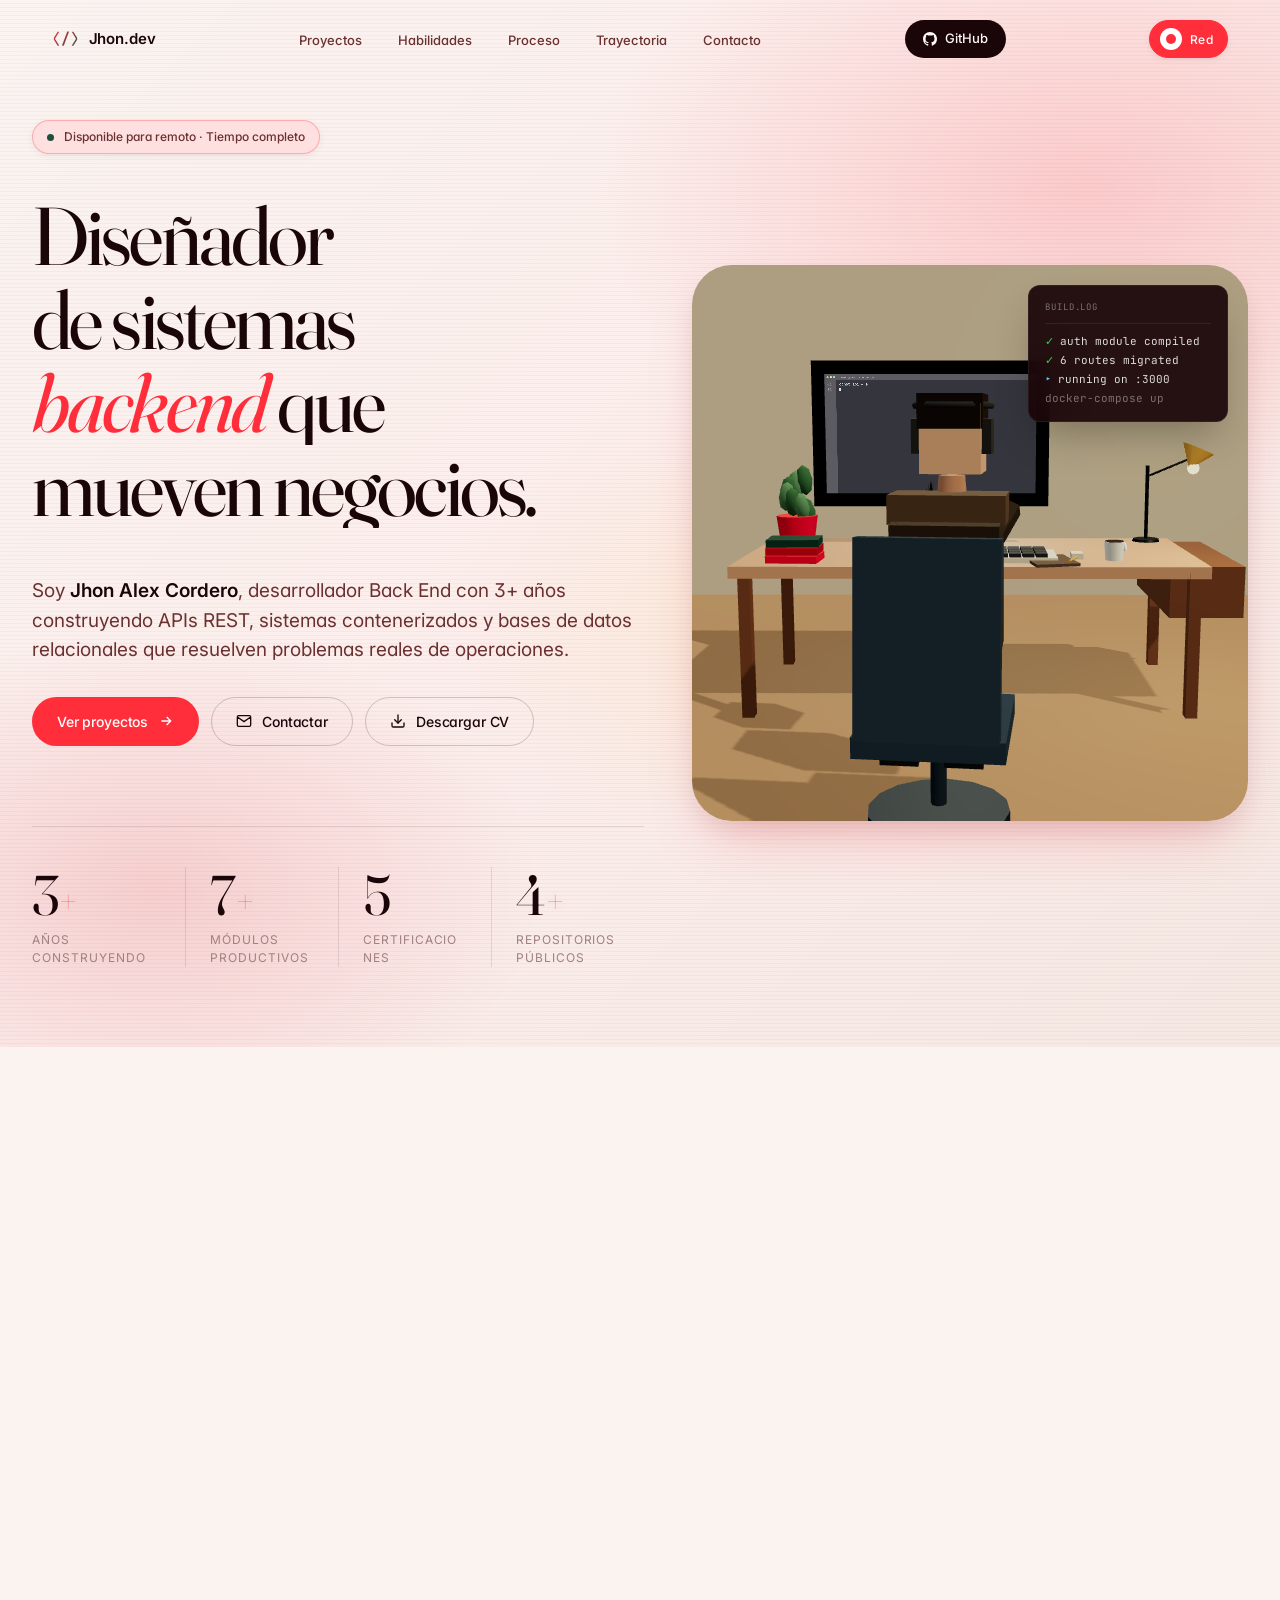
==== commit d7259dd1: "Elimina hint 'Mueve el cursor para orbitar' El orbit no funcionaba como se esperaba y el texto era e" ====
--- a/index.html
+++ b/index.html
@@ -388,18 +388,6 @@
         </div>
 
 
-        <div class="hero-3d-hint" aria-hidden="true">
-
-
-          <svg viewBox="0 0 24 24" width="14" height="14" fill="none" stroke="currentColor" stroke-width="2"><path d="M3 12a9 9 0 1 0 9-9"/><path d="M3 4v5h5"/></svg>
-
-
-          Mueve el cursor para orbitar
-
-
-        </div>
-
-
     <div class="hero-3d-card" data-parallax="0.08">
 
 
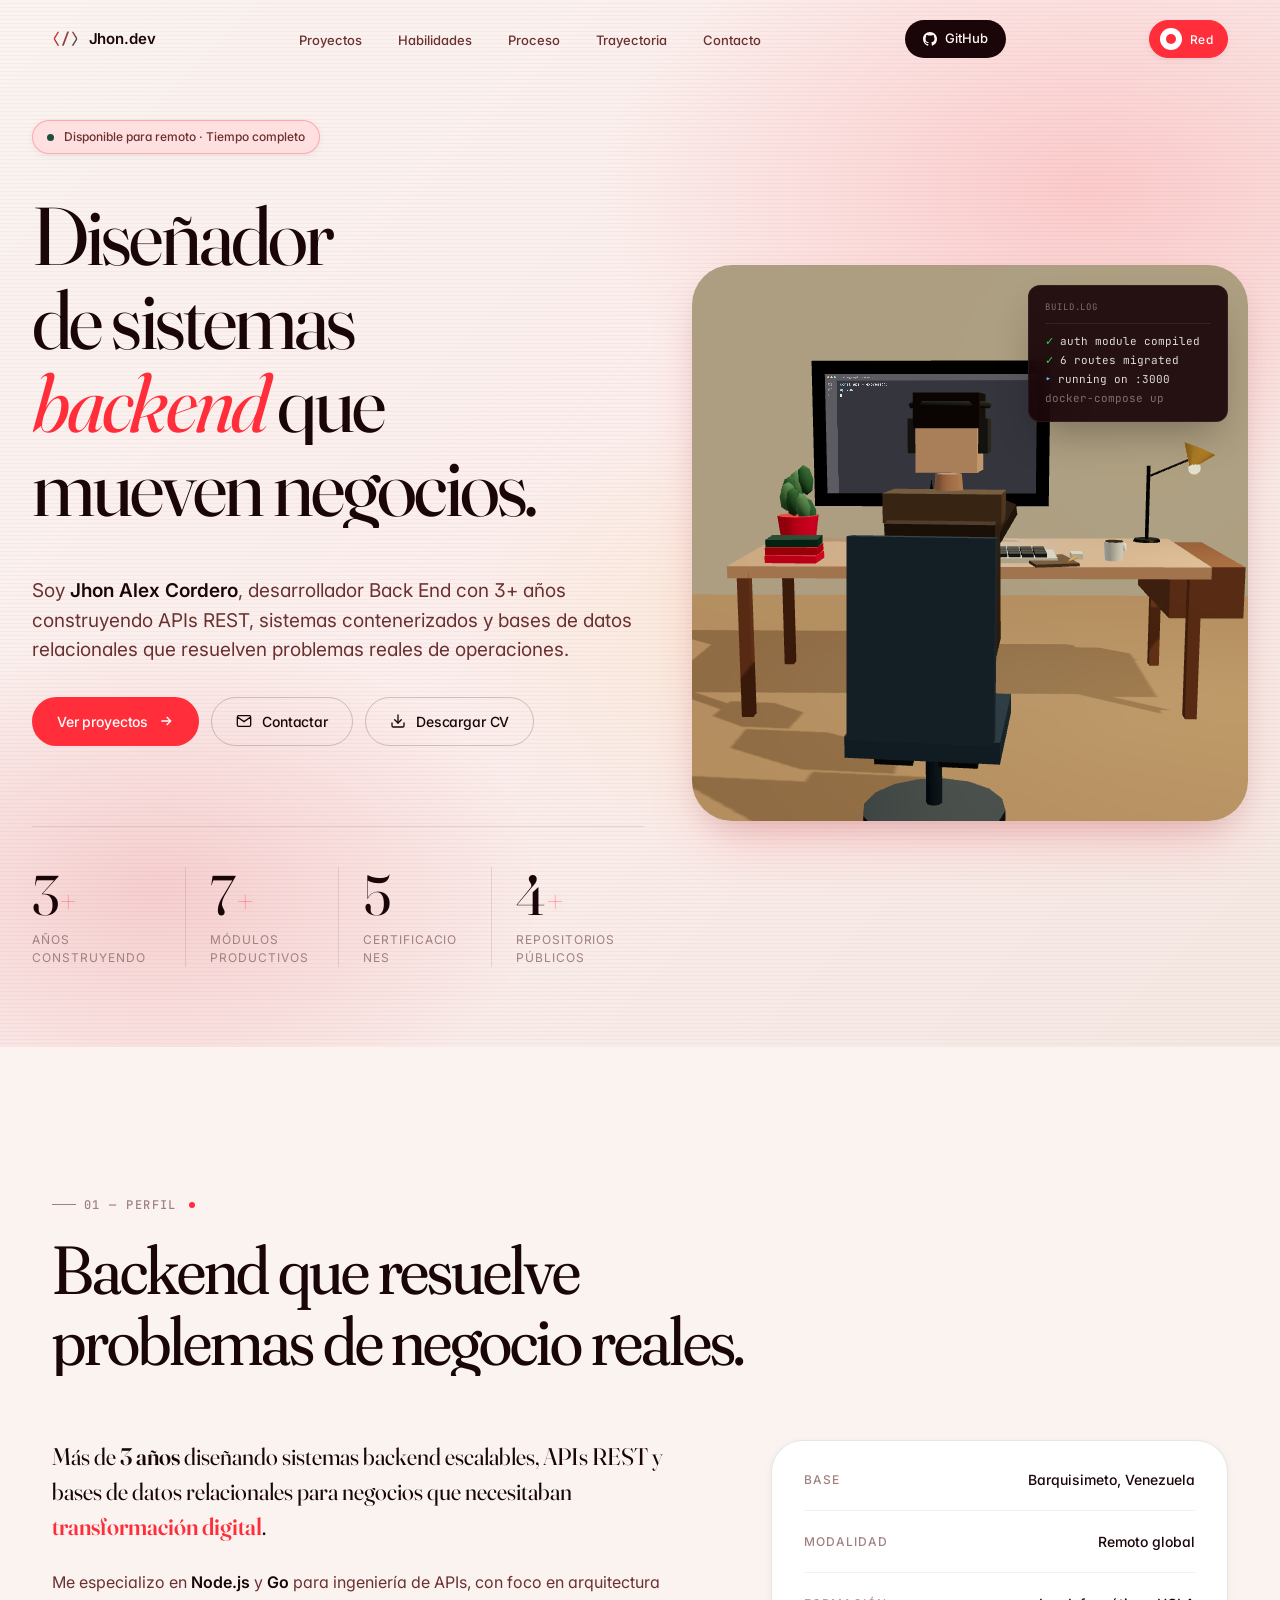
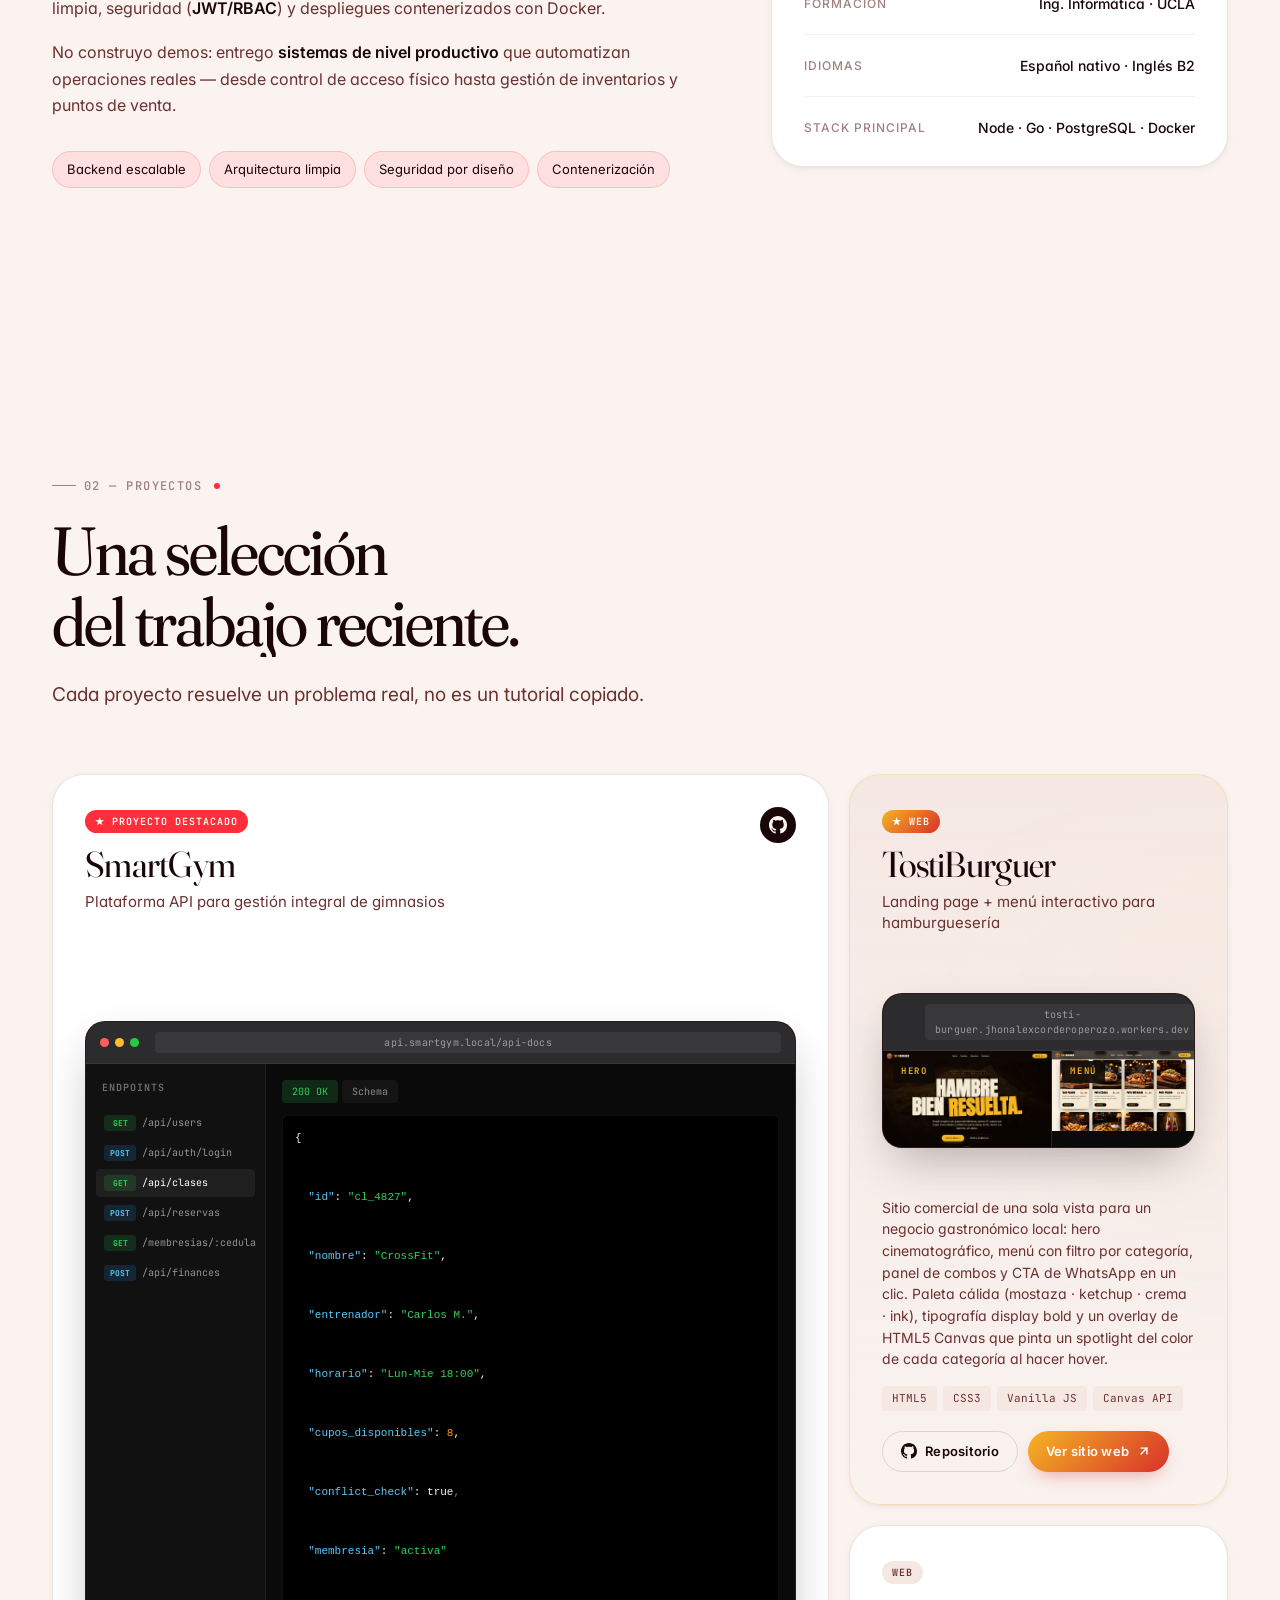
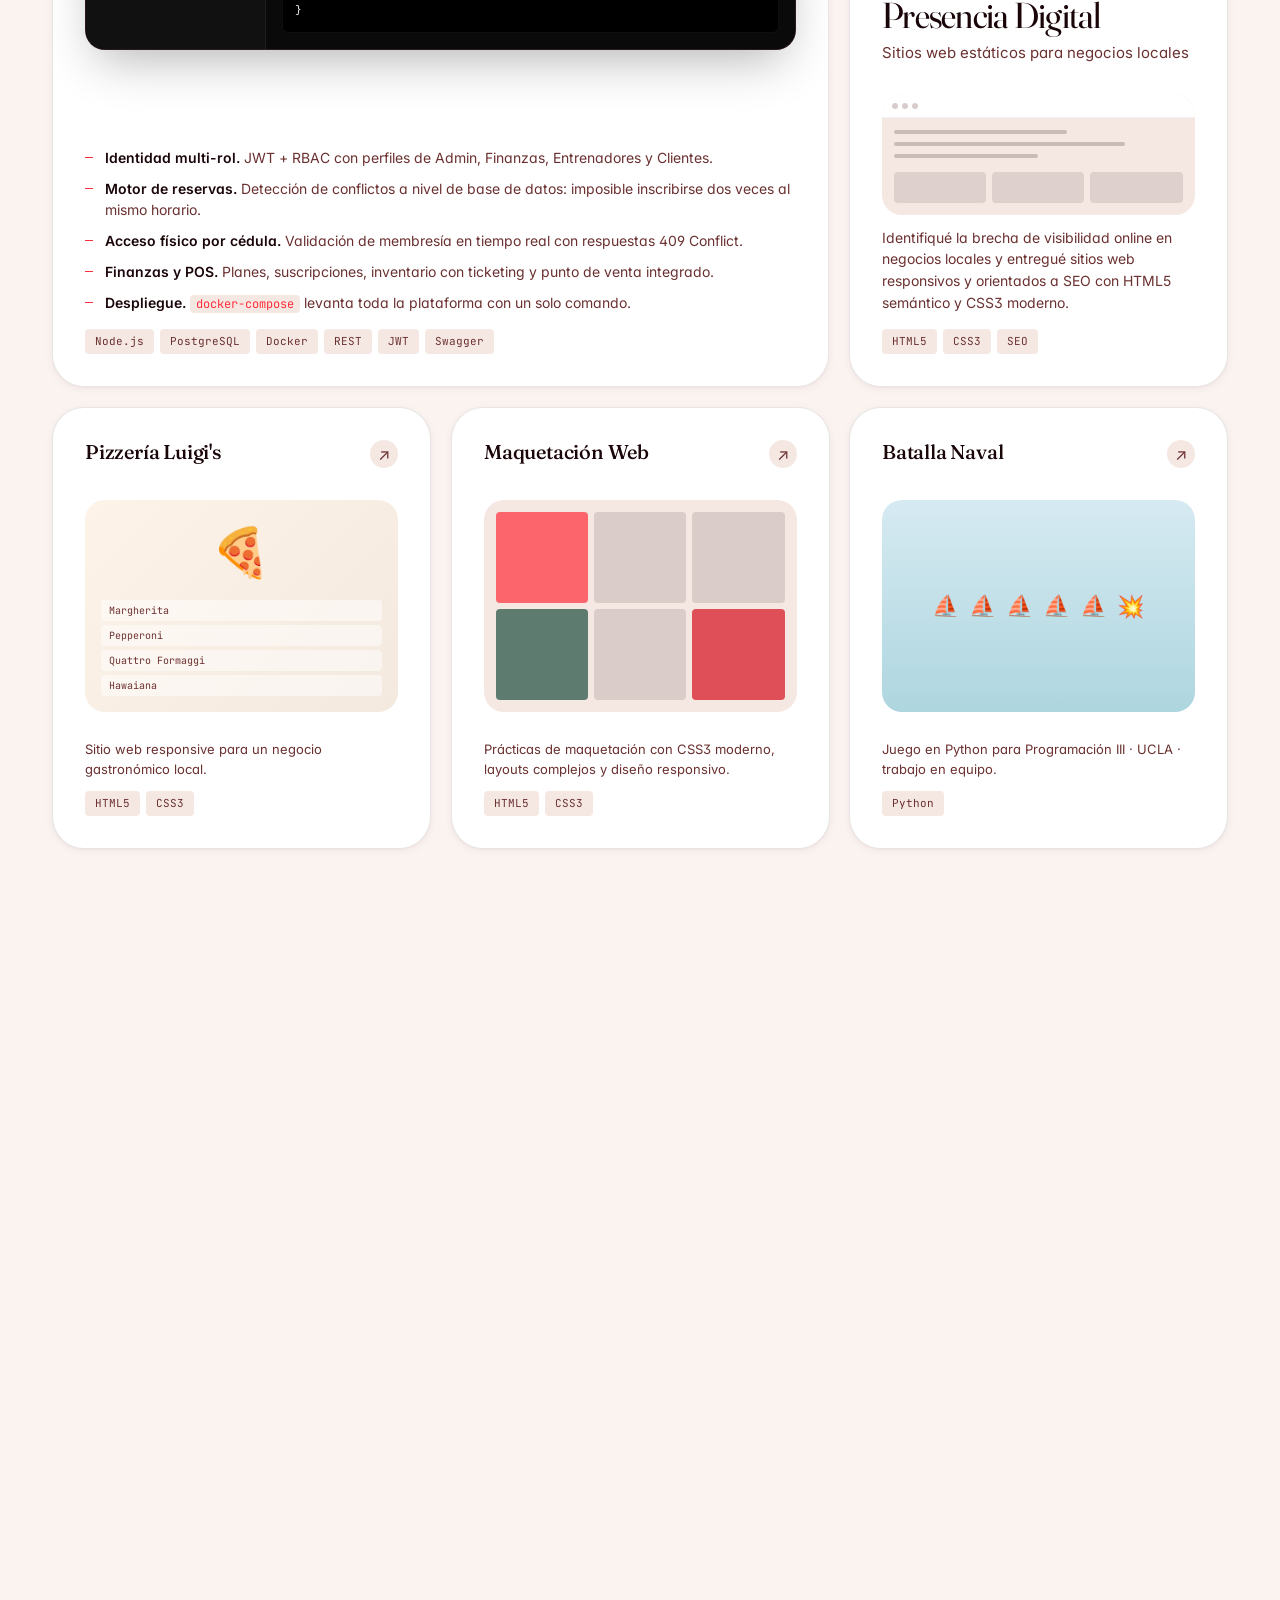
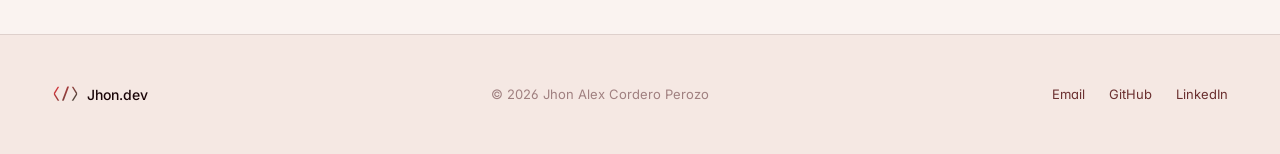
==== commit ddcb84ce: "Agrega proyecto TostiBurguer al bento grid con screenshots, repo y demo" ====
--- a/index.html
+++ b/index.html
@@ -825,6 +825,54 @@
 
 
 
+      <!-- BENTO: TostiBurguer -->
+      <article class="bento-card bento-md bento-tostiburguer">
+        <div class="bento-header">
+          <div class="bento-meta">
+            <span class="bento-tag brand">★ Web</span>
+            <h3 class="bento-title">TostiBurguer</h3>
+            <p class="bento-sub">Landing page + menú interactivo para hamburguesería</p>
+          </div>
+        </div>
+
+        <div class="bento-visual tb-visual">
+          <div class="mockup-window tb-mockup">
+            <div class="mockup-titlebar">
+              <span class="dot"></span><span class="dot"></span><span class="dot"></span>
+              <span class="mockup-url">tosti-burguer.jhonalexcorderoperozo.workers.dev</span>
+            </div>
+            <div class="tb-screens">
+              <div class="tb-screen tb-screen-hero">
+                <img src="assets/tostiburguer/hero.png" alt="Hero de TostiBurguer" loading="lazy" onerror="this.style.display='none'">
+                <span class="tb-label">HERO</span>
+              </div>
+              <div class="tb-screen tb-screen-menu">
+                <img src="assets/tostiburguer/menu.jpg" alt="Menú interactivo de TostiBurguer" loading="lazy" onerror="this.style.display='none'">
+                <span class="tb-label">MENÚ</span>
+              </div>
+            </div>
+          </div>
+        </div>
+
+        <div class="bento-body">
+          <p class="bento-text">Sitio comercial de una sola vista para un negocio gastronómico local: hero cinematográfico, menú con filtro por categoría, panel de combos y CTA de WhatsApp en un clic. Paleta cálida (mostaza · ketchup · crema · ink), tipografía display bold y un overlay de HTML5 Canvas que pinta un spotlight del color de cada categoría al hacer hover.</p>
+          <div class="bento-stack">
+            <span>HTML5</span><span>CSS3</span><span>Vanilla JS</span><span>Canvas API</span>
+          </div>
+          <div class="bento-actions">
+            <a href="https://github.com/Jhondev-30/Tosti-Burguer" target="_blank" rel="noopener" class="bento-action">
+              <svg viewBox="0 0 24 24" width="16" height="16" fill="currentColor" aria-hidden="true"><path d="M12 0C5.37 0 0 5.37 0 12c0 5.31 3.435 9.795 8.205 11.385.6.105.825-.255.825-.57 0-.285-.015-1.23-.015-2.235-3.015.555-3.795-.735-4.035-1.41-.135-.345-.72-1.41-1.23-1.695-.42-.225-1.02-.78-.015-.795.945-.015 1.62.87 1.845 1.23 1.08 1.815 2.805 1.305 3.495.99.105-.78.42-1.305.765-1.605-2.67-.3-5.46-1.335-5.46-5.925 0-1.305.465-2.385 1.23-3.225-.12-.3-.54-1.53.12-3.18 0 0 1.005-.315 3.3 1.23.96-.27 1.98-.405 3-.405s2.04.135 3 .405c2.295-1.56 3.3-1.23 3.3-1.23.66 1.65.24 2.88.12 3.18.765.84 1.23 1.905 1.23 3.225 0 4.605-2.805 5.625-5.475 5.925.435.375.81 1.095.81 2.22 0 1.605-.015 2.895-.015 3.3 0 .315.225.69.825.57A12.02 12.02 0 0024 12c0-6.63-5.37-12-12-12z"/></svg>
+              Repositorio
+            </a>
+            <a href="https://tosti-burguer.jhonalexcorderoperozo.workers.dev/" target="_blank" rel="noopener" class="bento-action primary">
+              Ver sitio web
+              <svg viewBox="0 0 24 24" width="14" height="14" fill="none" stroke="currentColor" stroke-width="2.4" stroke-linecap="round" stroke-linejoin="round" aria-hidden="true"><line x1="7" y1="17" x2="17" y2="7"/><polyline points="7 7 17 7 17 17"/></svg>
+            </a>
+          </div>
+        </div>
+      </article>
+
+
       <!-- BENTO: Presencia Digital -->
 
 
--- a/styles.css
+++ b/styles.css
@@ -1834,3 +1834,137 @@
   background: var(--text-light);
   color: var(--bg-dark);
 }
+
+/* ════════════════════════════════════════════════════════════════
+   BENTO: TostiBurguer (custom block)
+   ════════════════════════════════════════════════════════════════ */
+
+/* Brand-tinted tag (mostaza/ketchup sin azul) */
+.bento-tag.brand {
+  background: linear-gradient(135deg, #f5b524 0%, #d8312a 100%);
+  color: #fff;
+  border: none;
+}
+
+/* TostiBurguer card: borde y glow cálidos */
+.bento-card.bento-tostiburguer {
+  background:
+    linear-gradient(180deg, var(--bg-soft) 0%, transparent 100%),
+    radial-gradient(ellipse at top right, rgba(245,181,36,0.08) 0%, transparent 60%);
+  border-color: rgba(245,181,36,0.25);
+  position: relative;
+  overflow: hidden;
+}
+.bento-card.bento-tostiburguer::before {
+  background: radial-gradient(
+    400px circle at var(--mx, 50%) var(--my, 50%),
+    rgba(245,181,36,0.10) 0%,
+    transparent 60%
+  );
+}
+
+/* Visual: 2 screens side-by-side dentro del mockup-window */
+.tb-visual {
+  min-height: 220px;
+  margin: 8px 0 16px;
+}
+.tb-mockup {
+  width: 100%;
+}
+.tb-screens {
+  display: grid;
+  grid-template-columns: 1.2fr 1fr;
+  gap: 0;
+  background: #0a0a0a;
+  position: relative;
+}
+.tb-screen {
+  position: relative;
+  overflow: hidden;
+  border-right: 1px solid rgba(255,255,255,0.06);
+  aspect-ratio: 16/9;
+  background: #1a1410;
+}
+.tb-screen:last-child { border-right: none; }
+.tb-screen img {
+  width: 100%;
+  height: 100%;
+  object-fit: cover;
+  object-position: top center;
+  display: block;
+  transition: transform 0.6s cubic-bezier(.2,.8,.2,1);
+}
+.bento-tostiburguer:hover .tb-screen img { transform: scale(1.04); }
+.tb-label {
+  position: absolute;
+  top: 10px;
+  left: 10px;
+  font-family: var(--mono);
+  font-size: 9px;
+  letter-spacing: 0.18em;
+  padding: 4px 8px;
+  background: rgba(14,10,8,0.85);
+  color: #f5b524;
+  border-radius: 3px;
+  backdrop-filter: blur(6px);
+  text-transform: uppercase;
+  font-weight: 600;
+}
+@media (max-width: 600px) {
+  .tb-screens { grid-template-columns: 1fr; }
+  .tb-screen { aspect-ratio: 16/9; border-right: none; border-bottom: 1px solid rgba(255,255,255,0.06); }
+  .tb-screen:last-child { border-bottom: none; }
+}
+
+/* Botones de acción del bento (Repo + Live) */
+.bento-actions {
+  display: flex;
+  gap: 10px;
+  flex-wrap: wrap;
+  margin-top: 4px;
+}
+.bento-action {
+  display: inline-flex;
+  align-items: center;
+  gap: 8px;
+  padding: 10px 18px;
+  border-radius: 999px;
+  font-size: 13px;
+  font-weight: 600;
+  letter-spacing: 0.02em;
+  background: transparent;
+  color: var(--text);
+  border: 1px solid rgba(0,0,0,0.12);
+  transition: transform .2s, background .2s, color .2s, border-color .2s;
+  cursor: pointer;
+}
+.bento-action:hover {
+  transform: translateY(-2px);
+  background: var(--text);
+  color: var(--bg);
+  border-color: var(--text);
+}
+.bento-action.primary {
+  background: linear-gradient(135deg, #f5b524 0%, #d8312a 100%);
+  color: #fff;
+  border: none;
+  box-shadow: 0 8px 20px -8px rgba(216,49,42,0.5);
+}
+.bento-action.primary:hover {
+  transform: translateY(-2px);
+  box-shadow: 0 12px 24px -8px rgba(216,49,42,0.65);
+  background: linear-gradient(135deg, #f5b524 0%, #d8312a 100%);
+  color: #fff;
+  border: none;
+}
+.bento-action svg { flex-shrink: 0; }
+
+[data-theme="dark"] .bento-action {
+  border-color: rgba(255,255,255,0.15);
+  color: var(--text-light);
+}
+[data-theme="dark"] .bento-action:hover {
+  background: var(--text-light);
+  color: var(--bg-dark);
+  border-color: var(--text-light);
+}
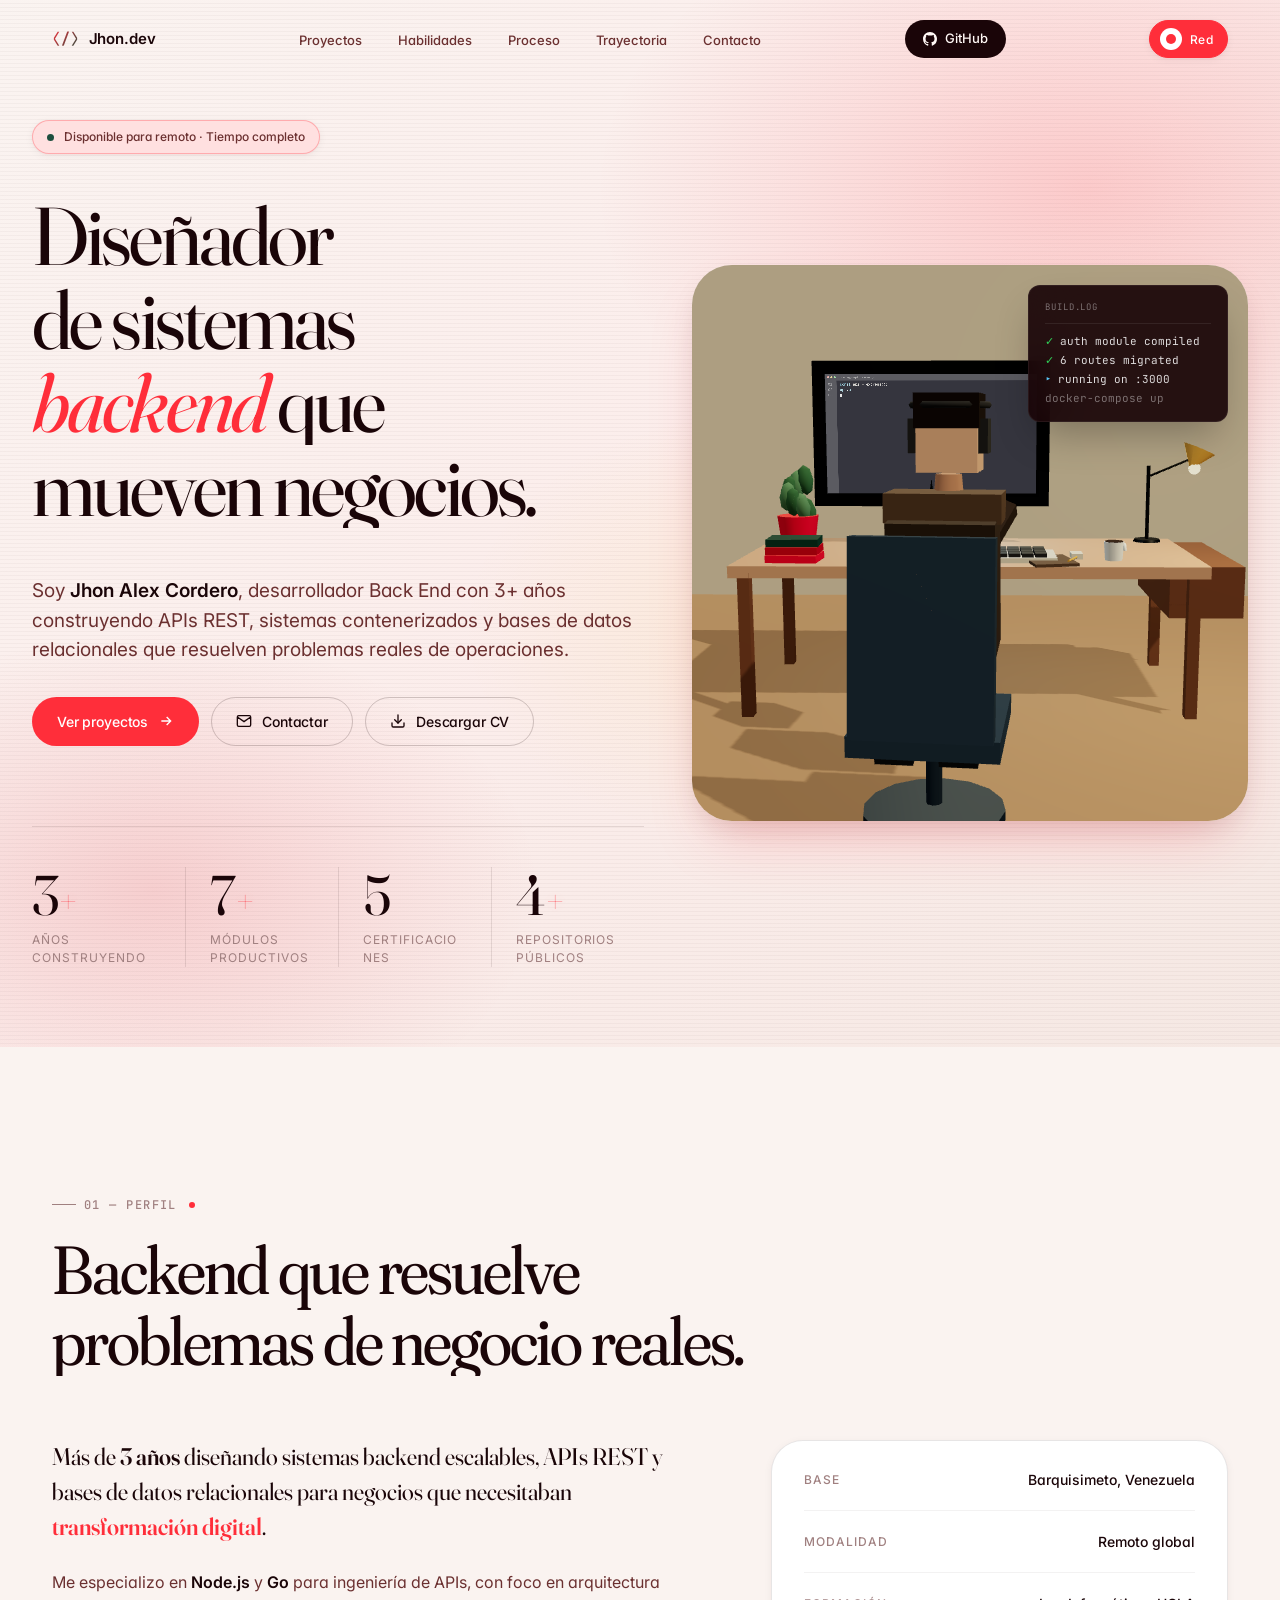
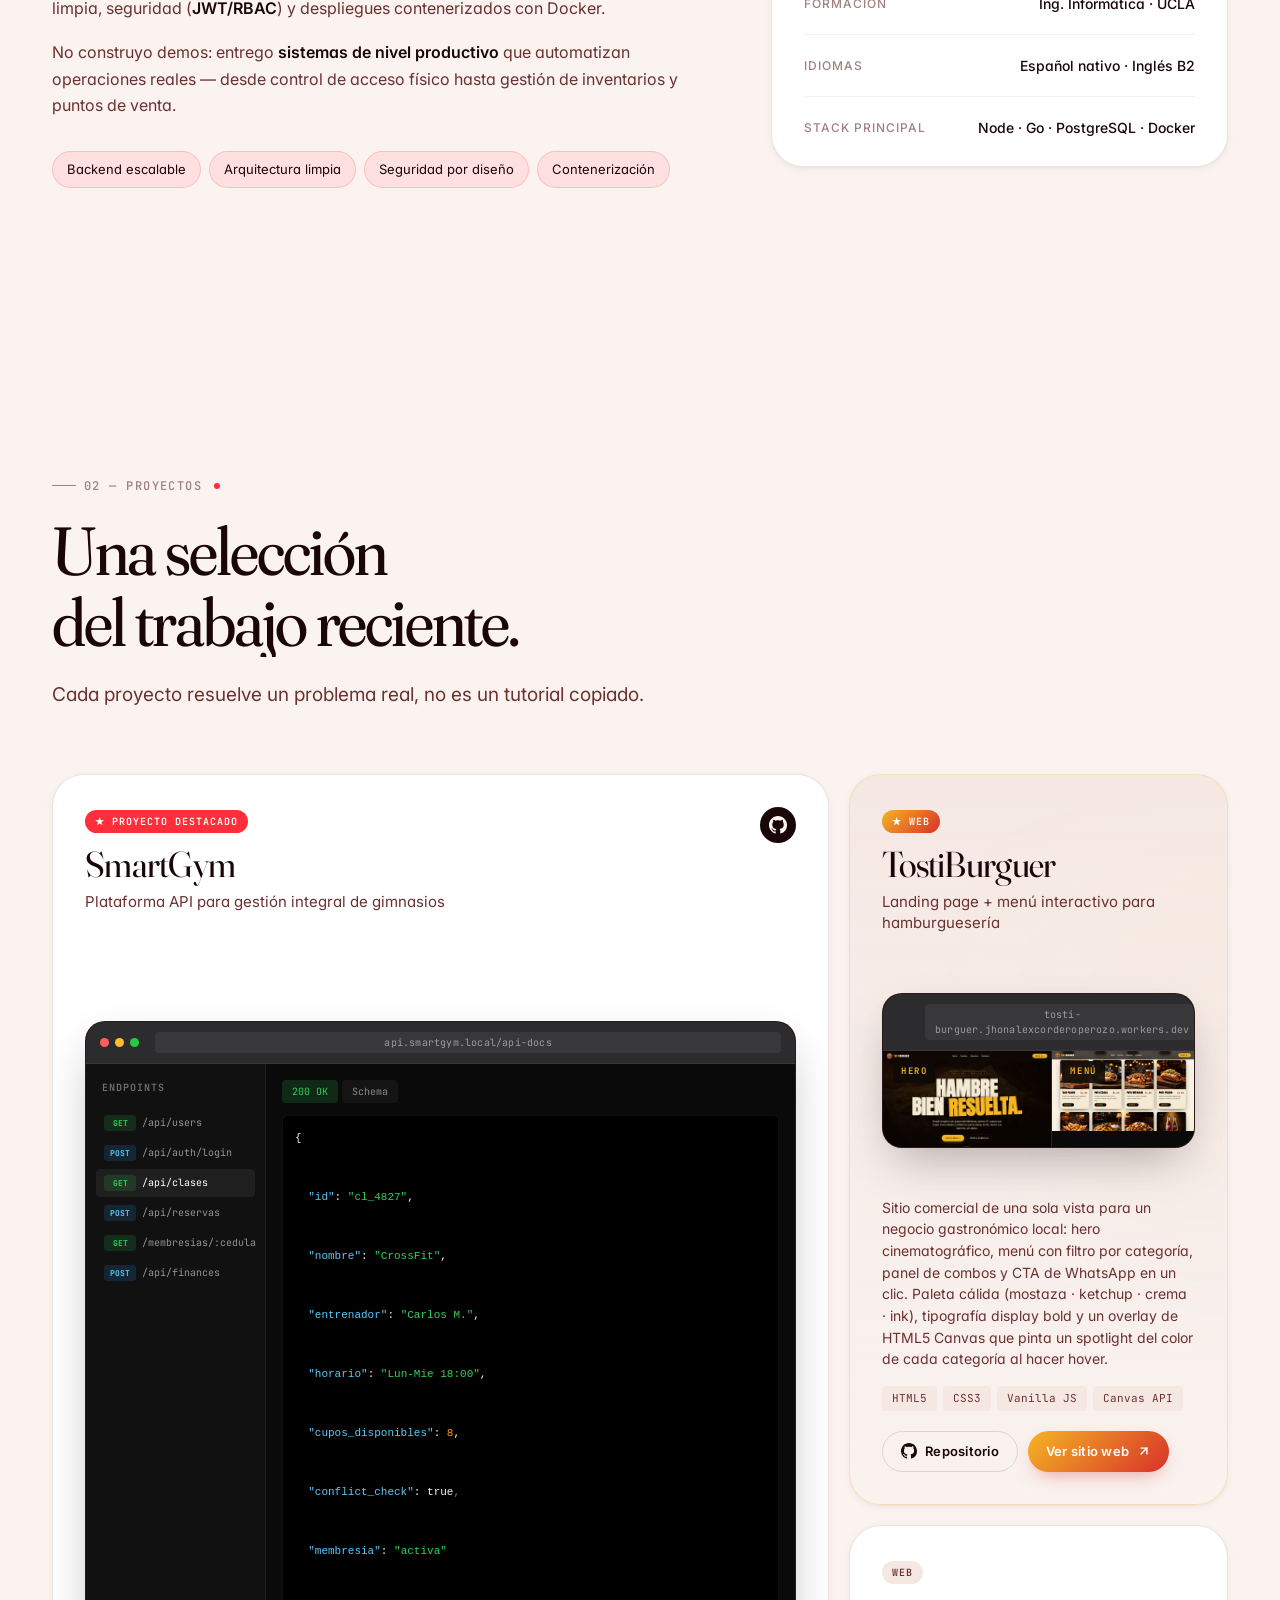
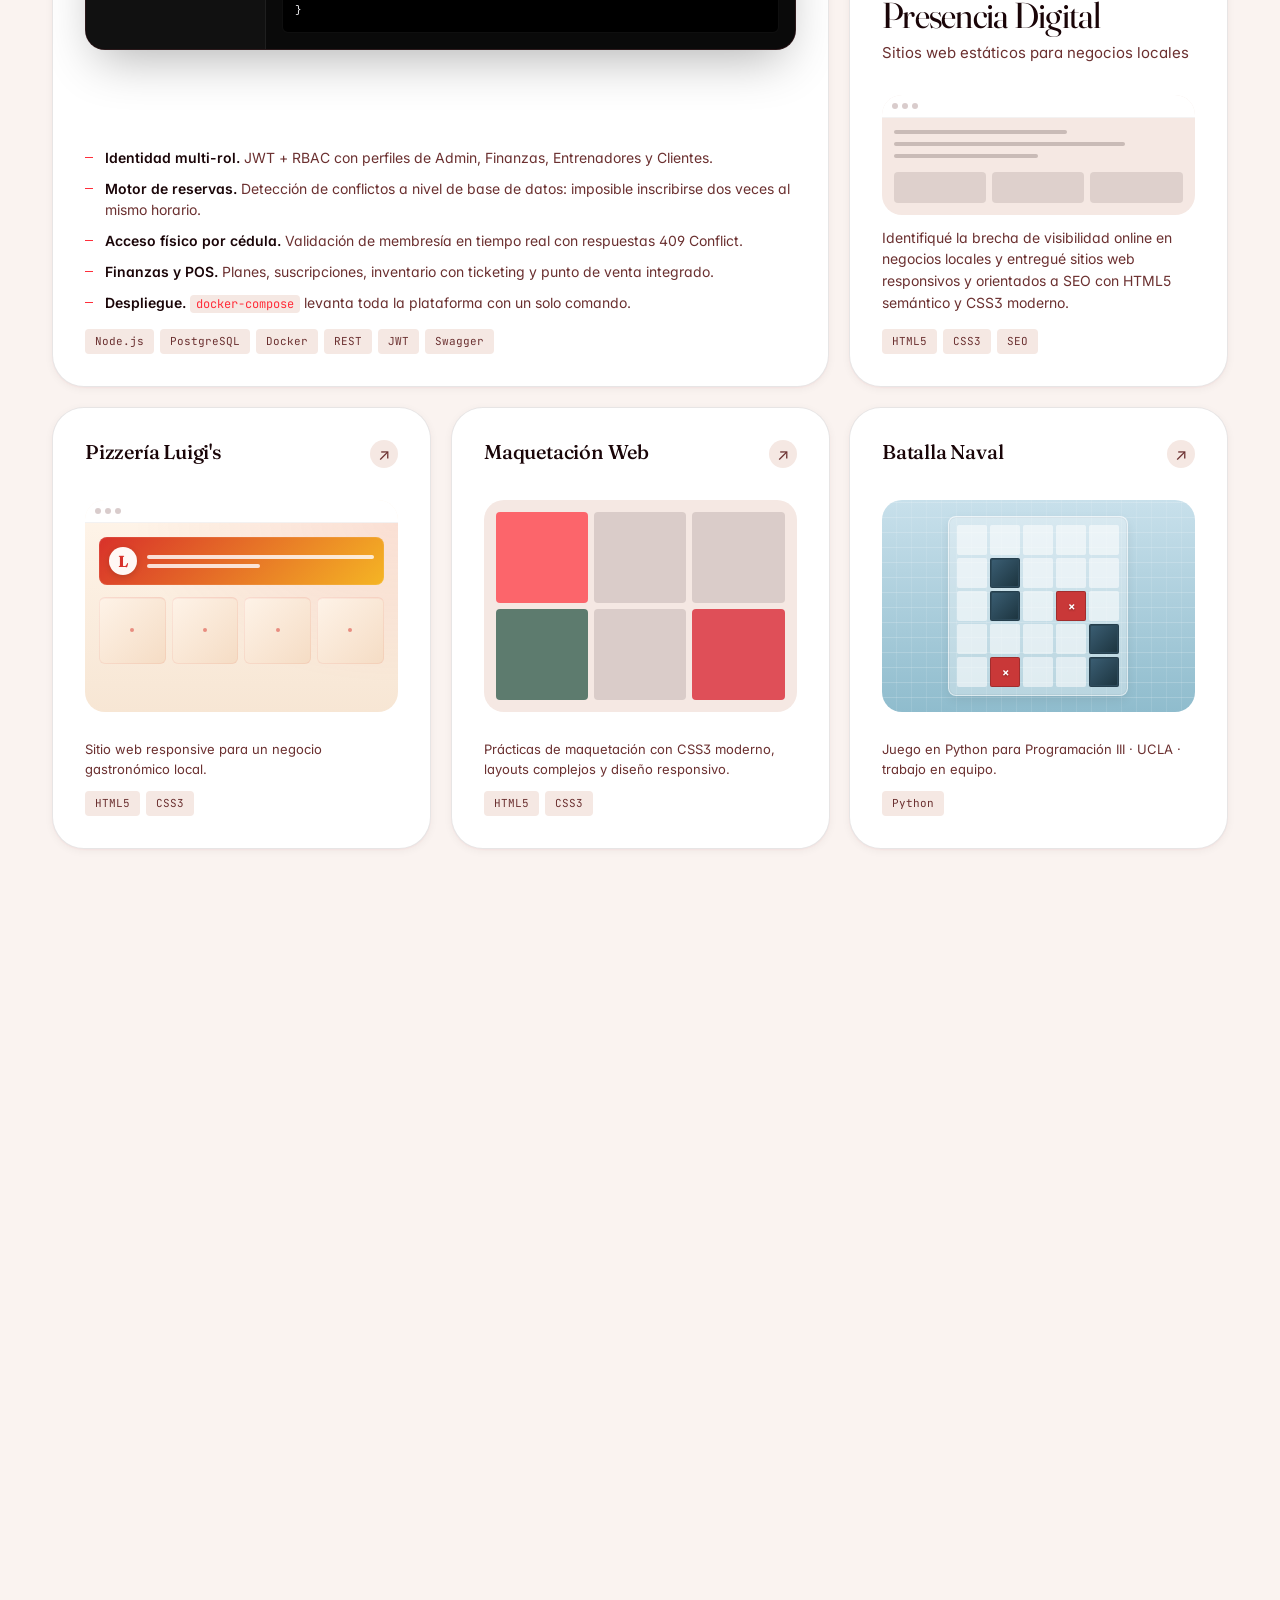
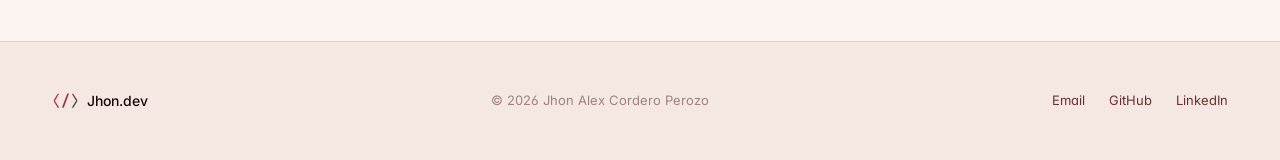
==== commit c55a808d: "Mejoras visuales bento + favicon + íconos en proceso - Pizzería Luigi's: emoji 🍕 reemplazado por min" ====
--- a/index.html
+++ b/index.html
@@ -38,6 +38,8 @@
 
 <noscript><link rel="stylesheet" href="https://fonts.googleapis.com/css2?family=Inter:wght@400;500;600;700&family=JetBrains+Mono:wght@400;500&family=Fraunces:opsz,wght@9..144,300..700&display=swap" /></noscript>
 
+
+<link rel="icon" href="assets/favicon.svg" type="image/svg+xml" />
 
 <link rel="stylesheet" href="styles.css" />
 
@@ -984,22 +986,40 @@
         <div class="bento-mini-visual mini-pizza">
 
 
-          <div class="pizza-base">🍕</div>
-
-
-          <div class="pizza-meta">
-
-
-            <span>Margherita</span>
-
-
-            <span>Pepperoni</span>
-
-
-            <span>Quattro Formaggi</span>
-
-
-            <span>Hawaiana</span>
+          <div class="mini-bar"><span></span><span></span><span></span></div>
+
+
+          <div class="mini-content mini-pizza-content">
+
+
+            <div class="pizza-hero">
+
+
+              <div class="pizza-logo">L</div>
+
+
+              <div class="pizza-lines">
+
+
+                <div class="mini-line w70"></div>
+
+
+                <div class="mini-line w50"></div>
+
+
+              </div>
+
+
+            </div>
+
+
+            <div class="pizza-grid">
+
+
+              <div></div><div></div><div></div><div></div>
+
+
+            </div>
 
 
           </div>
@@ -1122,14 +1142,19 @@
           <div class="ocean">
 
 
-            <span>⛵</span><span>⛵</span><span>⛵</span>
-
-
-            <span>⛵</span><span>⛵</span>
-
-
-            <span class="boom">💥</span>
-
+            <div class="battle-grid">
+
+              <span></span><span></span><span></span><span></span><span></span>
+
+              <span></span><span class="ship"></span><span></span><span></span><span></span>
+
+              <span></span><span class="ship"></span><span></span><span class="hit"></span><span></span>
+
+              <span></span><span></span><span></span><span></span><span class="ship"></span>
+
+              <span></span><span class="hit"></span><span></span><span></span><span class="ship"></span>
+
+            </div>
 
           </div>
 
@@ -1658,7 +1683,16 @@
       <div class="step">
 
 
-        <div class="step-num">01</div>
+        <div class="step-head-row">
+
+
+          <div class="step-num">01</div>
+
+
+          <svg class="step-icon" viewBox="0 0 24 24" fill="none" stroke="currentColor" stroke-width="2" stroke-linecap="round" stroke-linejoin="round" aria-hidden="true"><circle cx="11" cy="11" r="7"/><line x1="21" y1="21" x2="16.65" y2="16.65"/><line x1="11" y1="8" x2="11" y2="14"/><line x1="8" y1="11" x2="14" y2="11"/></svg>
+
+
+        </div>
 
 
         <h3 class="step-title">Diagnóstico</h3>
@@ -1679,7 +1713,16 @@
       <div class="step">
 
 
-        <div class="step-num">02</div>
+        <div class="step-head-row">
+
+
+          <div class="step-num">02</div>
+
+
+          <svg class="step-icon" viewBox="0 0 24 24" fill="none" stroke="currentColor" stroke-width="2" stroke-linecap="round" stroke-linejoin="round" aria-hidden="true"><path d="M3 3h18v4H3z"/><path d="M5 7v9a2 2 0 0 0 2 2h10a2 2 0 0 0 2-2V7"/><line x1="9" y1="11" x2="15" y2="11"/><line x1="9" y1="15" x2="13" y2="15"/></svg>
+
+
+        </div>
 
 
         <h3 class="step-title">Diseño técnico</h3>
@@ -1700,7 +1743,16 @@
       <div class="step">
 
 
-        <div class="step-num">03</div>
+        <div class="step-head-row">
+
+
+          <div class="step-num">03</div>
+
+
+          <svg class="step-icon" viewBox="0 0 24 24" fill="none" stroke="currentColor" stroke-width="2" stroke-linecap="round" stroke-linejoin="round" aria-hidden="true"><polyline points="16 18 22 12 16 6"/><polyline points="8 6 2 12 8 18"/></svg>
+
+
+        </div>
 
 
         <h3 class="step-title">Construcción</h3>
@@ -1721,7 +1773,16 @@
       <div class="step">
 
 
-        <div class="step-num">04</div>
+        <div class="step-head-row">
+
+
+          <div class="step-num">04</div>
+
+
+          <svg class="step-icon" viewBox="0 0 24 24" fill="none" stroke="currentColor" stroke-width="2" stroke-linecap="round" stroke-linejoin="round" aria-hidden="true"><path d="M4.5 16.5c-1.5 1.26-2 5-2 5s3.74-.5 5-2c.71-.84.7-2.13-.09-2.91a2.18 2.18 0 0 0-2.91-.09z"/><path d="M12 15l-3-3a22 22 0 0 1 2-3.95A12.88 12.88 0 0 1 22 2c0 2.72-.78 7.5-6 11a22.35 22.35 0 0 1-4 2z"/><path d="M9 12H4s.55-3.03 2-4c1.62-1.08 5 0 5 0"/><path d="M12 15v5s3.03-.55 4-2c1.08-1.62 0-5 0-5"/></svg>
+
+
+        </div>
 
 
         <h3 class="step-title">Despliegue + handoff</h3>
--- a/styles.css
+++ b/styles.css
@@ -1046,20 +1046,78 @@
 .mini-grid > div { background: var(--text); opacity: 0.1; border-radius: 4px; }
 .mini-pizza {
   flex-direction: column;
-  align-items: center; justify-content: center;
-  background: linear-gradient(135deg, #fef3e8, #f3e9df);
-  padding: 16px;
-}
-.pizza-base { font-size: 48px; margin-bottom: 12px; }
-.pizza-meta { display: flex; flex-direction: column; gap: 4px; width: 100%; }
-.pizza-meta span {
-  font-family: var(--mono);
-  font-size: 10px;
-  color: var(--text-mid);
-  padding: 3px 8px;
-  background: rgba(255,255,255,0.5);
-  border-radius: 4px;
-}
+  background:
+    linear-gradient(180deg, #fff5ea 0%, #f7e6d4 100%);
+  padding: 0;
+  overflow: hidden;
+}
+.mini-pizza-content {
+  padding: 14px;
+  gap: 12px;
+  display: flex;
+  flex-direction: column;
+  background:
+    radial-gradient(ellipse at top right, rgba(216, 49, 42, 0.10) 0%, transparent 60%);
+}
+.pizza-hero {
+  display: flex;
+  align-items: center;
+  gap: 10px;
+  padding: 10px;
+  background: linear-gradient(135deg, #d8312a 0%, #f5b524 100%);
+  border-radius: 8px;
+  box-shadow: inset 0 0 0 1px rgba(255,255,255,0.08);
+}
+.pizza-logo {
+  width: 28px; height: 28px;
+  background: #fff8f5;
+  color: #d8312a;
+  border-radius: 50%;
+  display: grid; place-items: center;
+  font-family: var(--serif);
+  font-weight: 700;
+  font-size: 16px;
+  letter-spacing: -0.02em;
+  flex-shrink: 0;
+  box-shadow: 0 2px 6px rgba(0,0,0,0.15);
+}
+.pizza-lines { display: flex; flex-direction: column; gap: 5px; flex: 1; }
+.pizza-lines .mini-line { background: #fff8f5; opacity: 0.85; }
+.pizza-grid {
+  display: grid;
+  grid-template-columns: repeat(4, 1fr);
+  gap: 6px;
+}
+.pizza-grid > div {
+  aspect-ratio: 1 / 1;
+  border-radius: 6px;
+  background: linear-gradient(135deg, #fef3e8, #f5dcc4);
+  box-shadow:
+    inset 0 0 0 1px rgba(216, 49, 42, 0.08),
+    inset 0 6px 0 -4px rgba(216, 49, 42, 0.05);
+  position: relative;
+}
+.pizza-grid > div::after {
+  content: '';
+  position: absolute;
+  top: 50%; left: 50%;
+  width: 4px; height: 4px;
+  background: #d8312a;
+  border-radius: 50%;
+  transform: translate(-50%, -50%);
+  opacity: 0.5;
+}
+[data-theme="dark"] .mini-pizza {
+  background:
+    linear-gradient(180deg, #2a1810 0%, #1a1008 100%);
+}
+[data-theme="dark"] .pizza-grid > div {
+  background: linear-gradient(135deg, #3a2418, #2a1a10);
+  box-shadow:
+    inset 0 0 0 1px rgba(245, 181, 36, 0.12),
+    inset 0 6px 0 -4px rgba(245, 181, 36, 0.08);
+}
+[data-theme="dark"] .pizza-grid > div::after { background: #f5b524; opacity: 0.6; }
 .mini-grid-art {
   display: grid !important;
   grid-template-columns: repeat(3, 1fr);
@@ -1072,20 +1130,108 @@
 .mini-grid-art > div:nth-child(4) { background: var(--accent-3); opacity: 0.7; }
 .mini-grid-art > div:nth-child(6) { background: var(--accent-2); opacity: 0.7; }
 .mini-battle {
-  background: linear-gradient(180deg, #d6eaf2, #aed6df);
+  background:
+    linear-gradient(180deg, #c8e0eb 0%, #8fbccd 100%);
   align-items: center; justify-content: center;
   position: relative;
+  padding: 16px;
+}
+.mini-battle::before {
+  content: '';
+  position: absolute;
+  inset: 0;
+  background-image:
+    repeating-linear-gradient(0deg, transparent 0, transparent 14px, rgba(255,255,255,0.18) 14px, rgba(255,255,255,0.18) 15px),
+    repeating-linear-gradient(90deg, transparent 0, transparent 14px, rgba(255,255,255,0.10) 14px, rgba(255,255,255,0.10) 15px);
+  pointer-events: none;
 }
 .ocean {
   display: flex; gap: 10px;
-  font-size: 22px;
   align-items: center; flex-wrap: wrap; justify-content: center;
-  padding: 16px;
-}
-.boom { animation: boom 2s ease-in-out infinite; }
-@keyframes boom {
-  0%,100% { transform: scale(0.6); opacity: 0.5; }
-  50% { transform: scale(1.1); opacity: 1; }
+  padding: 0;
+  width: 100%;
+  position: relative;
+  z-index: 1;
+}
+.battle-grid {
+  display: grid;
+  grid-template-columns: repeat(5, 1fr);
+  grid-template-rows: repeat(5, 1fr);
+  gap: 3px;
+  width: 100%;
+  max-width: 180px;
+  aspect-ratio: 1 / 1;
+  padding: 8px;
+  background: rgba(255,255,255,0.35);
+  border-radius: 8px;
+  border: 1px solid rgba(255,255,255,0.5);
+  box-shadow:
+    inset 0 0 0 1px rgba(0,0,0,0.04),
+    0 4px 12px -2px rgba(0,0,0,0.10);
+}
+.battle-grid > span {
+  background: rgba(255,255,255,0.55);
+  border-radius: 2px;
+  position: relative;
+  transition: background 0.3s;
+}
+.battle-grid > span.ship {
+  background: #2d4a5a;
+  box-shadow: inset 0 0 0 1px rgba(0,0,0,0.15);
+}
+.battle-grid > span.ship::after {
+  content: '';
+  position: absolute;
+  inset: 2px;
+  background: linear-gradient(135deg, #3a5d72 0%, #1d3540 100%);
+  border-radius: 1px;
+}
+.battle-grid > span.hit {
+  background: #c93838;
+  box-shadow: inset 0 0 0 1px rgba(0,0,0,0.2);
+  animation: hitPulse 2.5s ease-in-out infinite;
+}
+.battle-grid > span.hit::before {
+  content: '×';
+  position: absolute;
+  inset: 0;
+  display: grid;
+  place-items: center;
+  color: #fff;
+  font-size: 11px;
+  font-weight: 700;
+  line-height: 1;
+  text-shadow: 0 1px 2px rgba(0,0,0,0.3);
+}
+@keyframes hitPulse {
+  0%, 100% { transform: scale(1); }
+  50% { transform: scale(1.08); }
+}
+[data-theme="dark"] .mini-battle {
+  background:
+    linear-gradient(180deg, #1a2f3d 0%, #0d1b25 100%);
+}
+[data-theme="dark"] .mini-battle::before {
+  background-image:
+    repeating-linear-gradient(0deg, transparent 0, transparent 14px, rgba(129, 140, 248, 0.10) 14px, rgba(129, 140, 248, 0.10) 15px),
+    repeating-linear-gradient(90deg, transparent 0, transparent 14px, rgba(129, 140, 248, 0.06) 14px, rgba(129, 140, 248, 0.06) 15px);
+}
+[data-theme="dark"] .battle-grid {
+  background: rgba(255,255,255,0.05);
+  border-color: rgba(255,255,255,0.10);
+}
+[data-theme="dark"] .battle-grid > span {
+  background: rgba(255,255,255,0.10);
+}
+[data-theme="dark"] .battle-grid > span.ship {
+  background: #818cf8;
+  box-shadow: inset 0 0 0 1px rgba(0,0,0,0.25);
+}
+[data-theme="dark"] .battle-grid > span.ship::after {
+  background: linear-gradient(135deg, #a5b4fc 0%, #6366f1 100%);
+}
+[data-theme="dark"] .battle-grid > span.hit {
+  background: #f43f5e;
 }
 
 /* ========================================================================
@@ -1312,6 +1458,21 @@
   color: var(--accent);
   letter-spacing: 0.06em;
 }
+.step-head-row {
+  display: flex;
+  align-items: center;
+  justify-content: space-between;
+  gap: 12px;
+  margin-bottom: 4px;
+}
+.step-icon {
+  width: 22px; height: 22px;
+  color: var(--accent);
+  opacity: 0.85;
+  flex-shrink: 0;
+  transition: transform 0.4s var(--ease), opacity 0.3s;
+}
+.step:hover .step-icon { transform: scale(1.12) rotate(-4deg); opacity: 1; }
 .step-title {
   font-family: var(--serif);
   font-size: 22px;
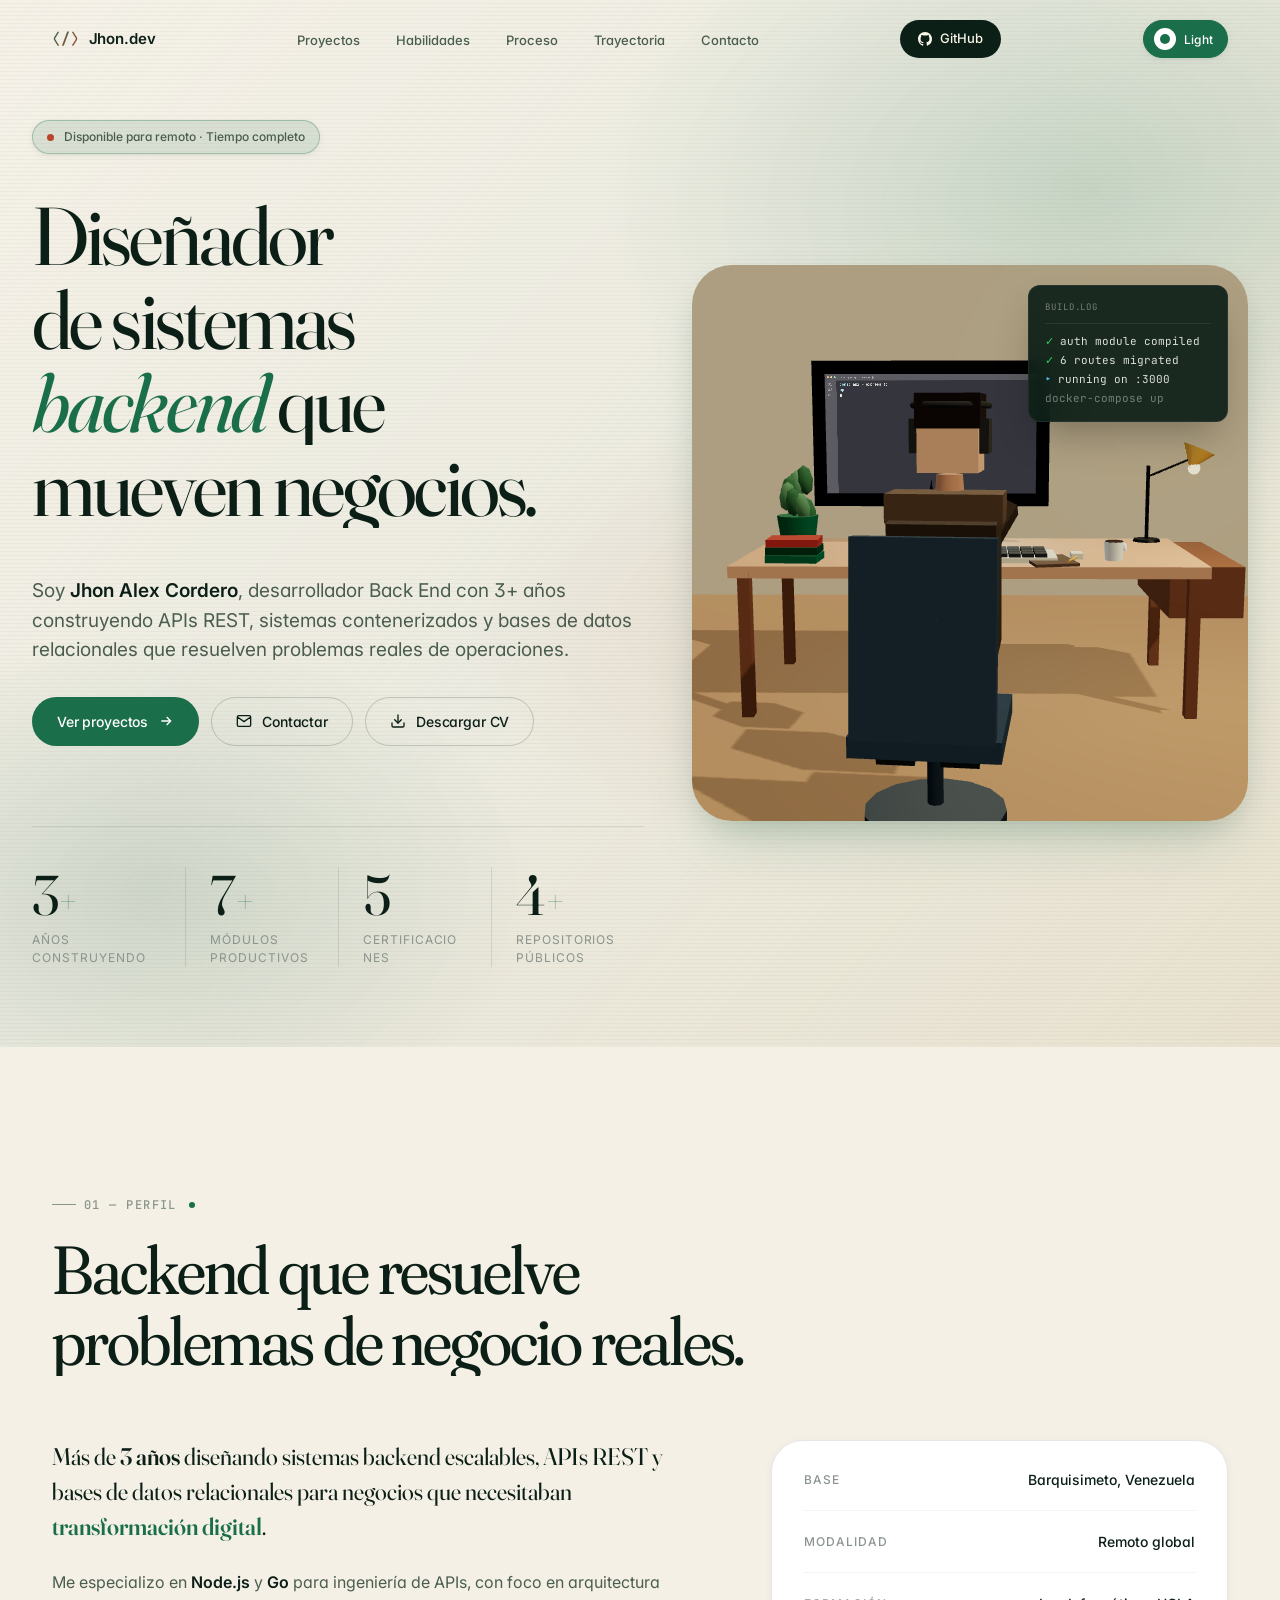
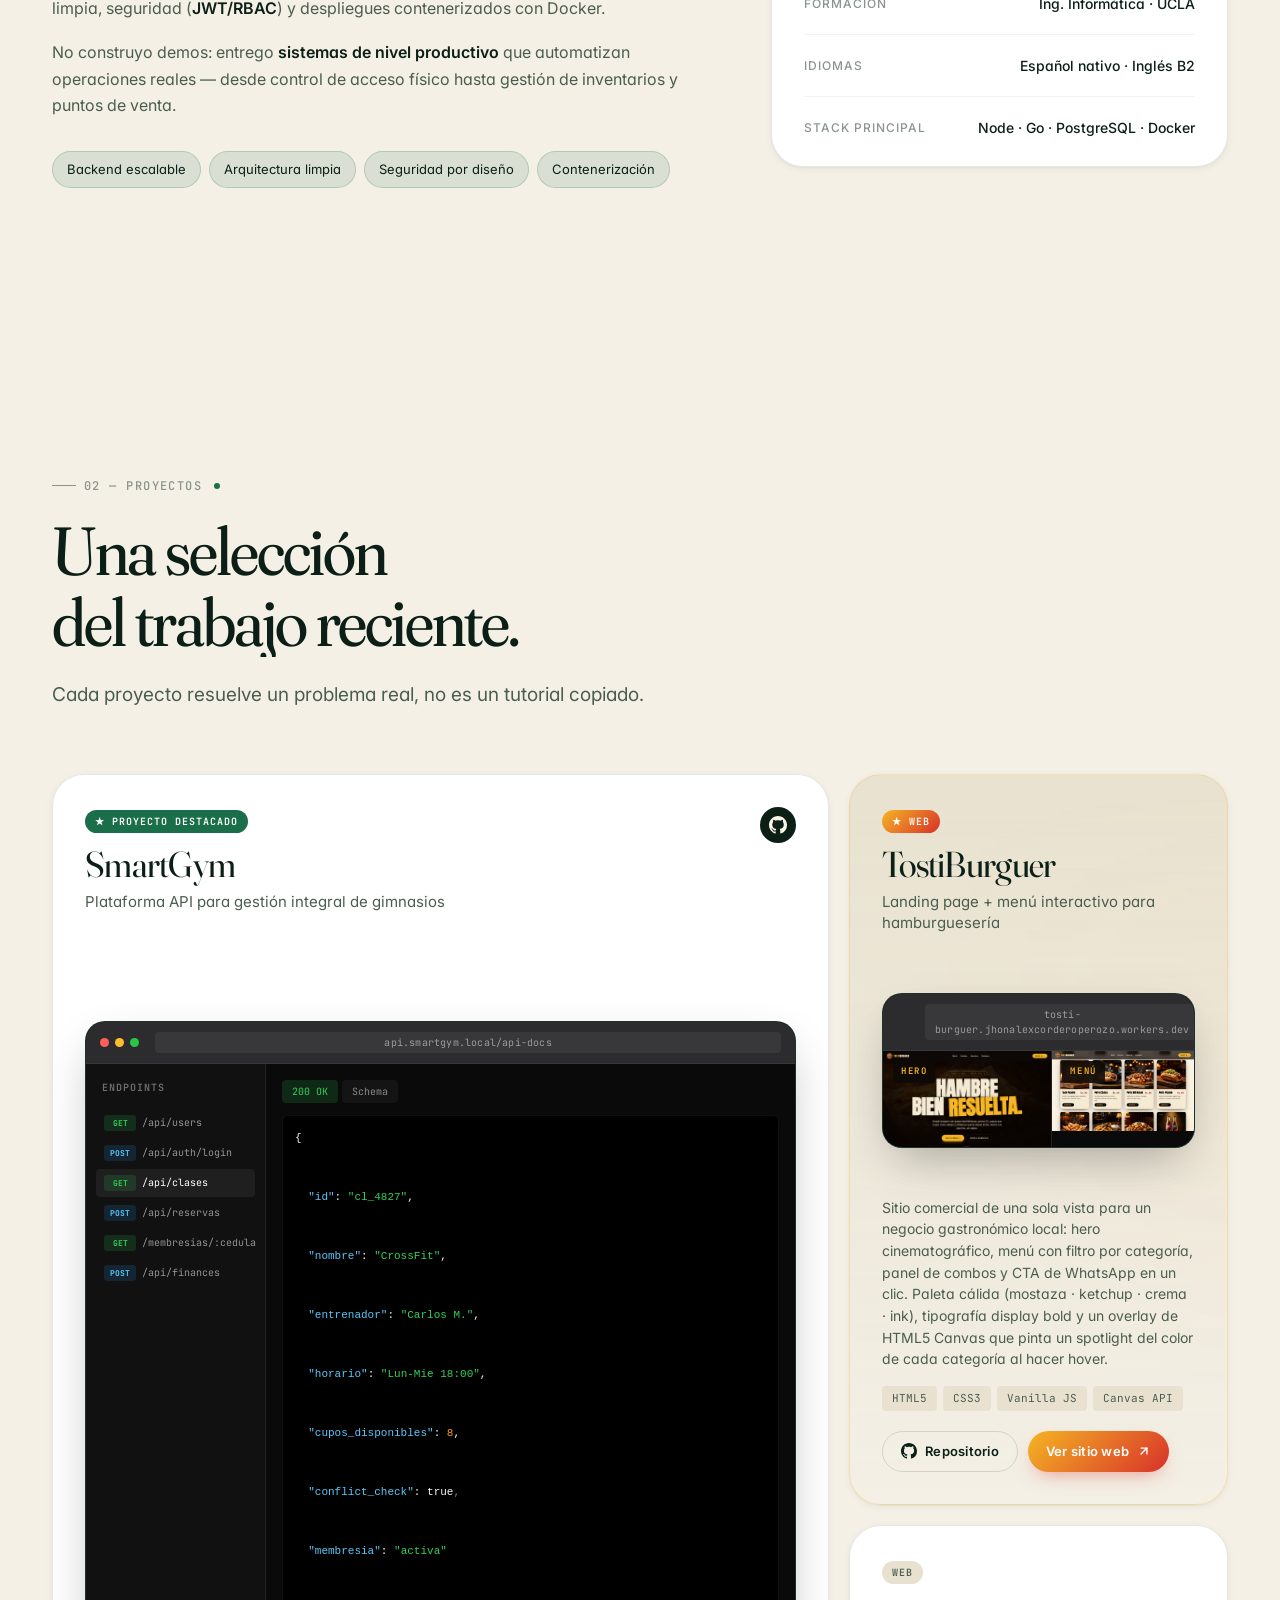
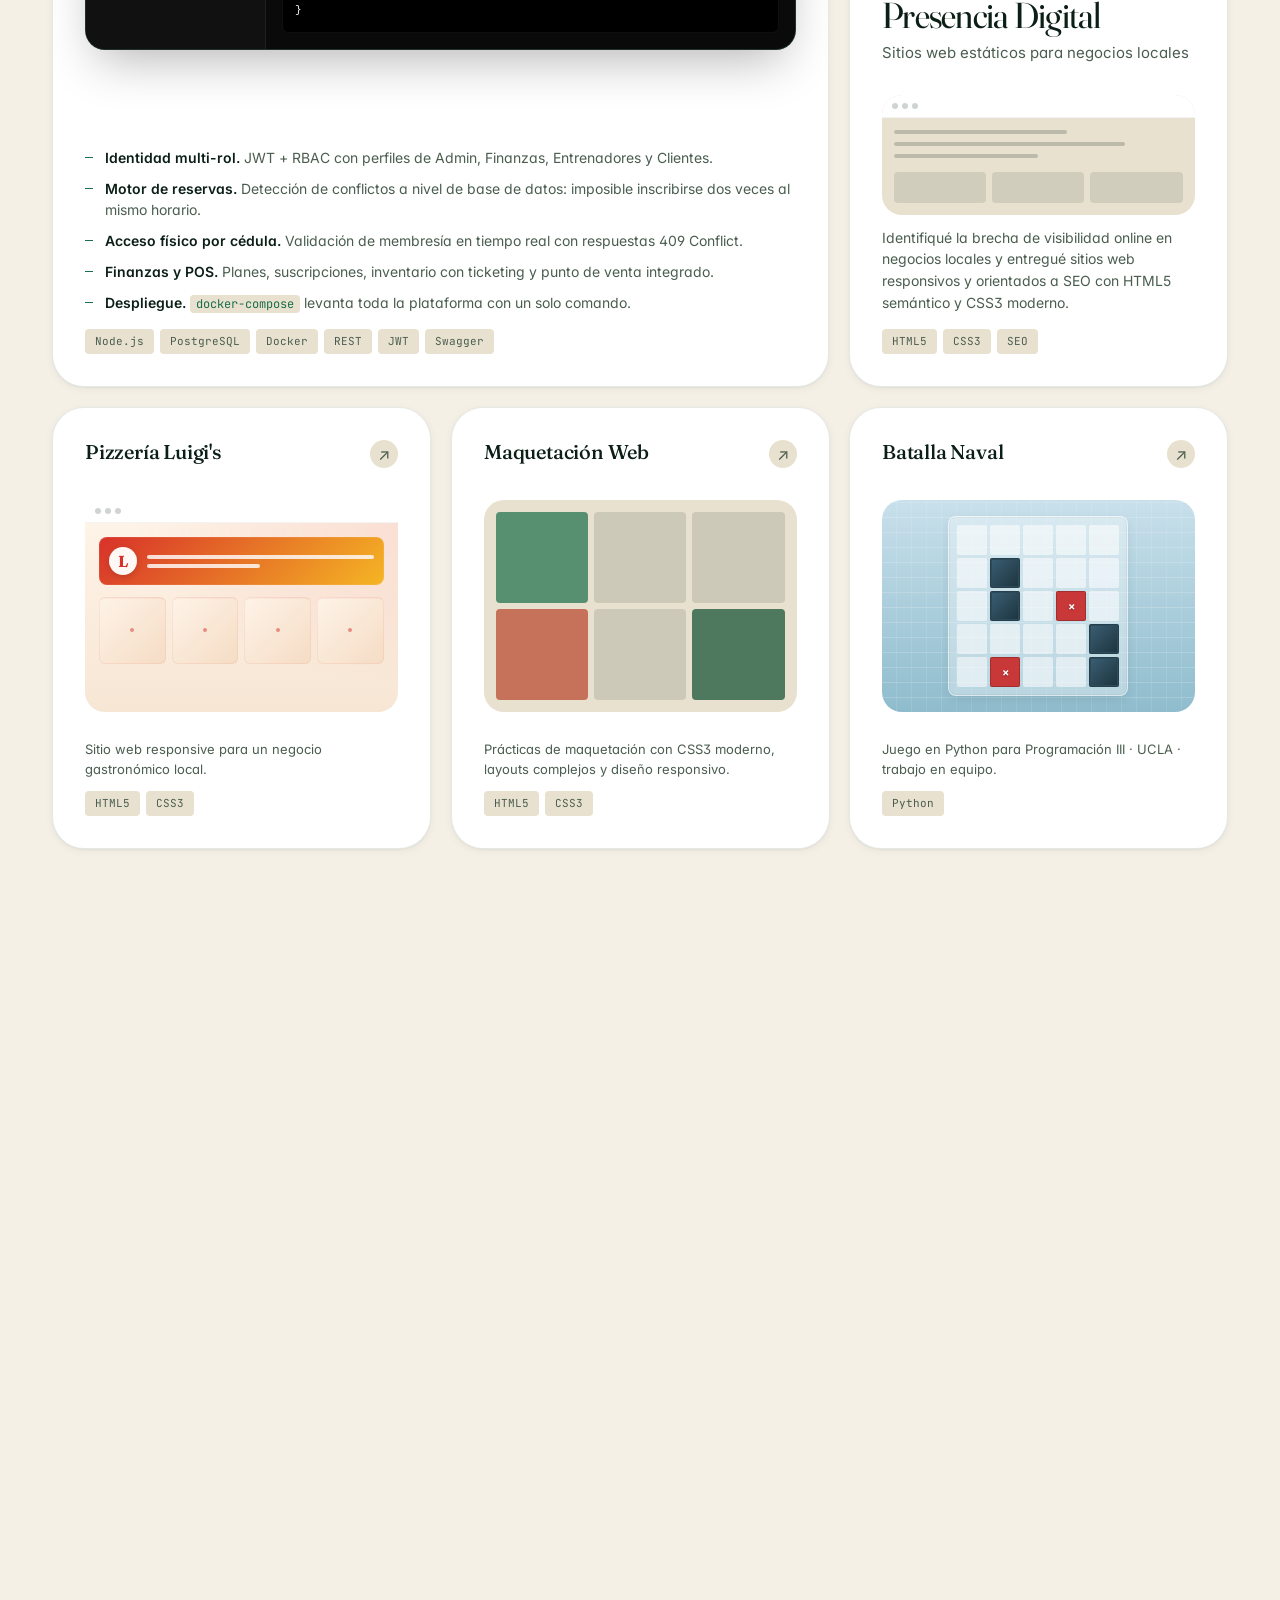
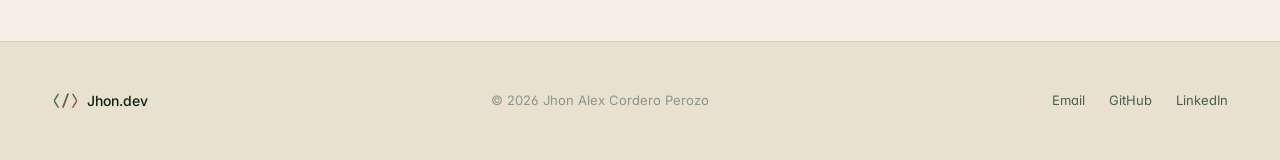
==== commit 18b508c1: "Rediseña tema default: de Red Gatzara a Editorial Verde Por qué: el rojo vibrante (#ff2e3a) dominaba" ====
--- a/index.html
+++ b/index.html
@@ -1,7 +1,7 @@
 <!DOCTYPE html>
 
 
-<html lang="es" data-theme="red">
+<html lang="es" data-theme="light">
 
 
 <head>
@@ -16,8 +16,8 @@
 <meta name="description" content="Jhon Alex Cordero Perozo — Desarrollador BackEnd. Portafolio profesional con proyectos backend, APIs REST y soluciones de nivel productivo." />
 
 
-<meta name="theme-color" content="#faf3f0" />
-<meta name="theme-color" content="#faf3f0" media="(prefers-color-scheme: light)" />
+<meta name="theme-color" content="#f4f0e6" />
+<meta name="theme-color" content="#f4f0e6" media="(prefers-color-scheme: light)" />
 <meta name="theme-color" content="#0a0e1f" media="(prefers-color-scheme: dark)" />
 
 
--- a/styles.css
+++ b/styles.css
@@ -4,38 +4,43 @@
    ======================================================================== */
 
 :root,
-[data-theme="red"] {
-  /* ===== TEMA RED — DEFAULT, estilo Gatzara ===== */
-  --bg: #faf3f0;
-  --bg-soft: #f5e8e3;
+[data-theme="light"] {
+  /* ===== TEMA EDITORIAL VERDE — DEFAULT =====
+     Cream cálido + emerald jewel-tone + terracotta/ámbar de soporte.
+     Pensado para el sistema editorial (Fraunces + Inter + JetBrains):
+     la tipografía manda, el verde sólo ancla jerarquía. */
+
+  /* Surface — cream paper */
+  --bg: #f4f0e6;
+  --bg-soft: #e8e1cf;
   --bg-card: #ffffff;
-  --bg-elev: #fdf6f3;
-  --bg-dark: #1a0508;
-
-  --line: rgba(26, 5, 8, 0.10);
-  --line-strong: rgba(26, 5, 8, 0.20);
-  --line-soft: rgba(26, 5, 8, 0.05);
-
-  --text: #1a0508;
-  --text-mid: #6b3030;
-  --text-dim: #a08080;
-  --text-light: #fff8f5;
-
-  /* ROJO GATZARA — vibrante y saturado */
-  --accent: #ff2e3a;        /* rojo principal vibrante */
-  --accent-2: #d60f1f;      /* rojo profundo */
-  --accent-3: #1d4e3e;      /* verde botella */
-  --accent-4: #ffb800;      /* amarillo mostaza para acentos */
-  --accent-soft: #ffe0e0;
+  --bg-elev: #f9f5e8;
+  --bg-dark: #0c1f17;
+
+  --line: rgba(12, 31, 23, 0.10);
+  --line-strong: rgba(12, 31, 23, 0.20);
+  --line-soft: rgba(12, 31, 23, 0.05);
+
+  --text: #0c1f17;
+  --text-mid: #4a5d4f;
+  --text-dim: #8a948d;
+  --text-light: #f9f5e8;
+
+  /* Accent system — emerald primario, terracotta + ámbar como soporte */
+  --accent: #1b6e4a;        /* jewel emerald — principal */
+  --accent-2: #0d4d31;      /* deep forest emerald — hover/press */
+  --accent-3: #b8442c;      /* terracotta — status dot, secondary highlights */
+  --accent-4: #b08820;      /* amber gold — chips, highlights */
+  --accent-soft: rgba(27, 110, 74, 0.12);
 
   --radius: 20px;
   --radius-lg: 32px;
   --radius-xl: 40px;
   --radius-sm: 12px;
 
-  --shadow-sm: 0 1px 2px rgba(255, 46, 58, 0.05), 0 2px 8px rgba(26, 5, 8, 0.05);
-  --shadow-md: 0 4px 12px rgba(255, 46, 58, 0.10), 0 12px 32px rgba(26, 5, 8, 0.08);
-  --shadow-lg: 0 12px 40px rgba(255, 46, 58, 0.15), 0 24px 64px rgba(26, 5, 8, 0.10);
+  --shadow-sm: 0 1px 2px rgba(12, 31, 23, 0.05), 0 2px 8px rgba(12, 31, 23, 0.05);
+  --shadow-md: 0 4px 12px rgba(27, 110, 74, 0.10), 0 12px 32px rgba(12, 31, 23, 0.08);
+  --shadow-lg: 0 12px 40px rgba(27, 110, 74, 0.15), 0 24px 64px rgba(12, 31, 23, 0.10);
 
   --ease: cubic-bezier(0.16, 1, 0.3, 1);
   --ease-snap: cubic-bezier(0.34, 1.56, 0.64, 1);
@@ -45,9 +50,15 @@
   --mono: 'JetBrains Mono', 'SF Mono', Menlo, monospace;
 
   --grain-opacity: 0.03;
-  --bg-glow-1: rgba(255, 46, 58, 0.18);
-  --bg-glow-2: rgba(214, 15, 31, 0.14);
-  --bg-glow-3: rgba(255, 184, 0, 0.08);
+  --bg-glow-1: rgba(27, 110, 74, 0.18);
+  --bg-glow-2: rgba(13, 77, 49, 0.14);
+  --bg-glow-3: rgba(184, 68, 44, 0.08);
+}
+
+/* Compat: si quedó "red" en localStorage, lo tratamos como "light" en CSS */
+[data-theme="red"] {
+  /* hereda todo del bloque anterior vía :root — sin redefinir */
+  color-scheme: light;
 }
 
 [data-theme="dark"] {
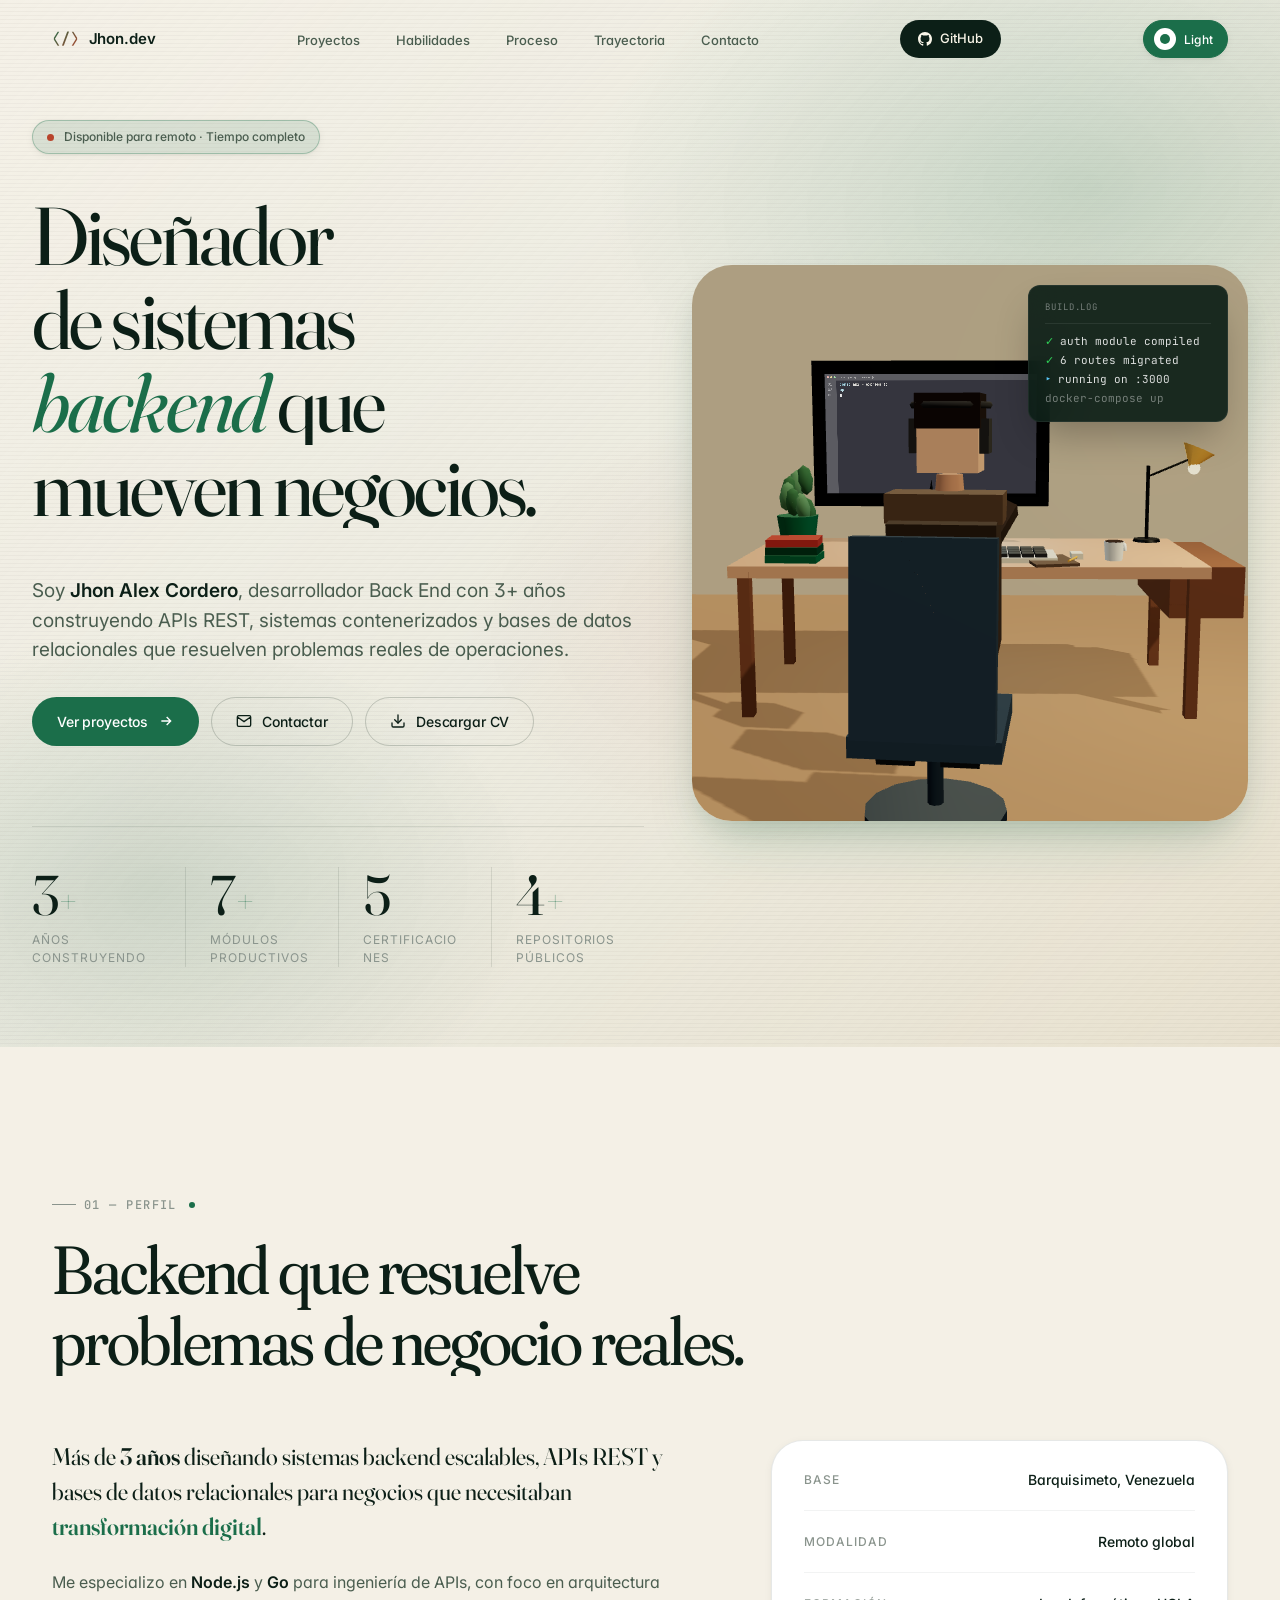
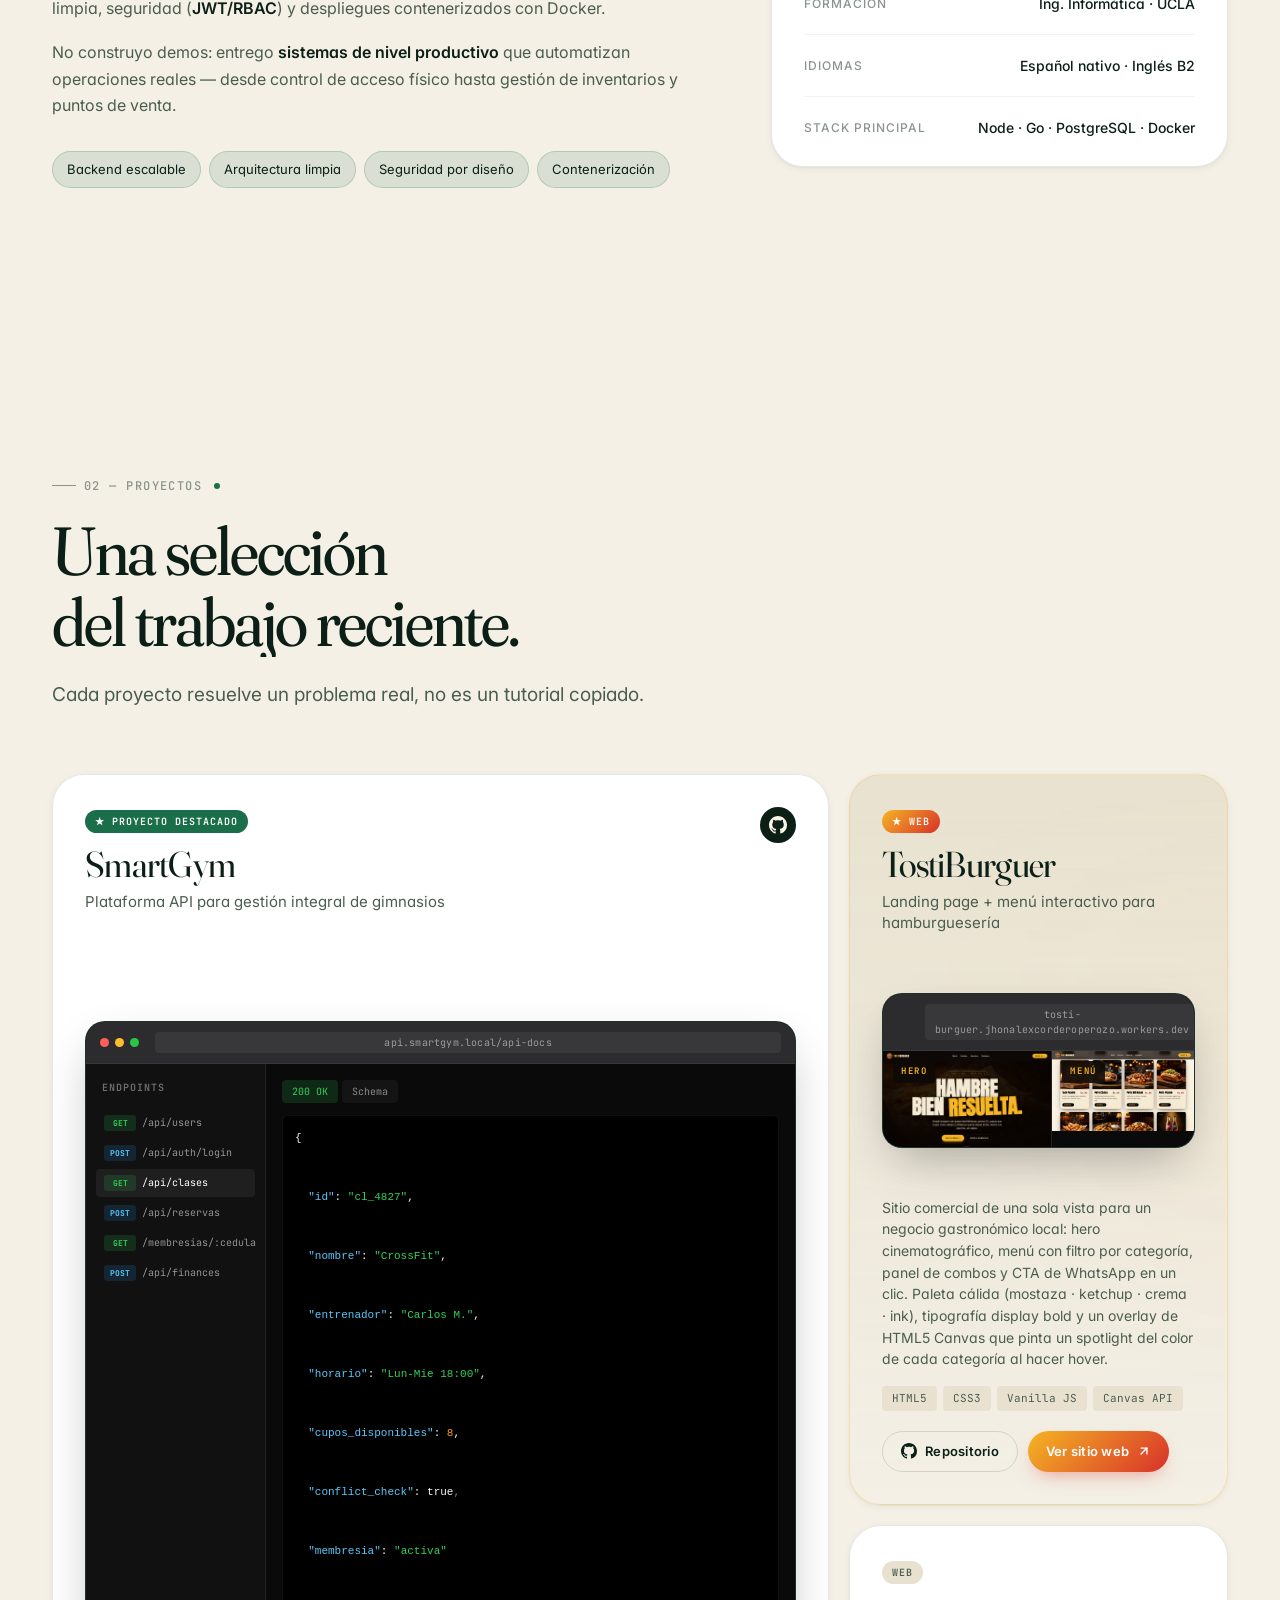
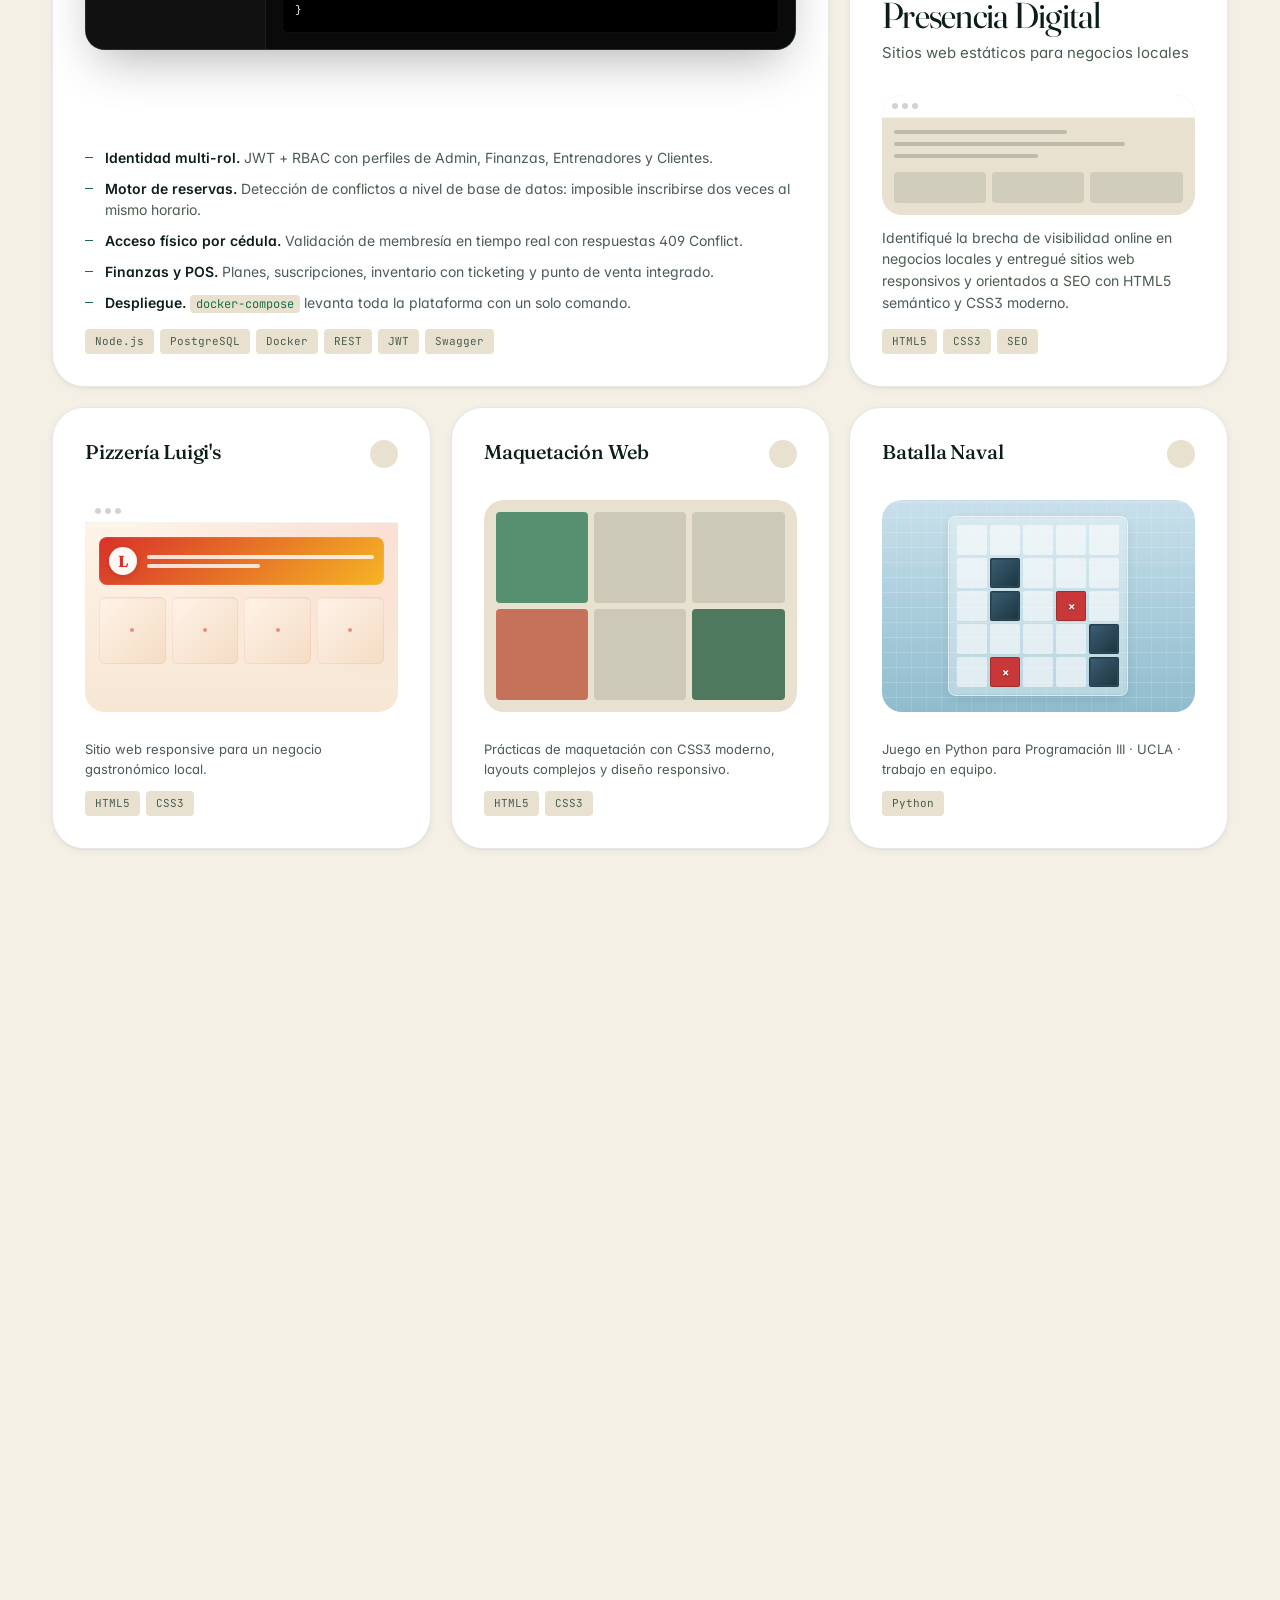
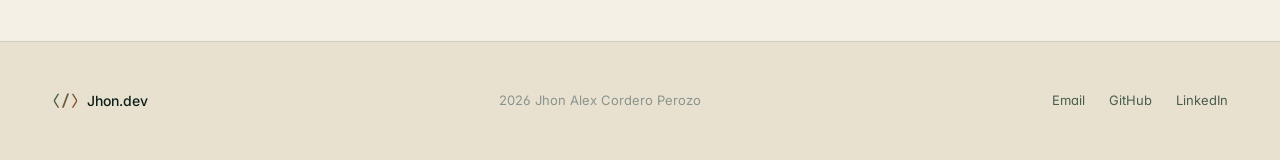
==== commit 669dd534: "Elimina emojis del portafolio y README" ====
--- a/index.html
+++ b/index.html
@@ -977,7 +977,7 @@
           </div>
 
 
-          <a href="https://github.com/Jhondev-30/pizzeria-luigis" target="_blank" rel="noopener" class="bento-link-sm">↗</a>
+          <a href="https://github.com/Jhondev-30/pizzeria-luigis" target="_blank" rel="noopener" class="bento-link-sm"></a>
 
 
         </div>
@@ -1070,7 +1070,7 @@
           </div>
 
 
-          <a href="https://github.com/Jhondev-30/maquetacion-de-sitio-web" target="_blank" rel="noopener" class="bento-link-sm">↗</a>
+          <a href="https://github.com/Jhondev-30/maquetacion-de-sitio-web" target="_blank" rel="noopener" class="bento-link-sm"></a>
 
 
         </div>
@@ -1130,7 +1130,7 @@
           </div>
 
 
-          <a href="https://github.com/Jhondev-30/Battleship-programming-III" target="_blank" rel="noopener" class="bento-link-sm">↗</a>
+          <a href="https://github.com/Jhondev-30/Battleship-programming-III" target="_blank" rel="noopener" class="bento-link-sm"></a>
 
 
         </div>
@@ -2191,7 +2191,7 @@
       </div>
 
 
-      <div class="footer-copy">© 2026 Jhon Alex Cordero Perozo</div>
+      <div class="footer-copy"> 2026 Jhon Alex Cordero Perozo</div>
 
 
       <div class="footer-links">
--- a/styles.css
+++ b/styles.css
@@ -27,10 +27,10 @@
   --text-light: #f9f5e8;
 
   /* Accent system — emerald primario, terracotta + ámbar como soporte */
-  --accent: #1b6e4a;        /* jewel emerald — principal */
-  --accent-2: #0d4d31;      /* deep forest emerald — hover/press */
-  --accent-3: #b8442c;      /* terracotta — status dot, secondary highlights */
-  --accent-4: #b08820;      /* amber gold — chips, highlights */
+  --accent: #1b6e4a; /* jewel emerald — principal */
+  --accent-2: #0d4d31; /* deep forest emerald — hover/press */
+  --accent-3: #b8442c; /* terracotta — status dot, secondary highlights */
+  --accent-4: #b08820; /* amber gold — chips, highlights */
   --accent-soft: rgba(27, 110, 74, 0.12);
 
   --radius: 20px;
@@ -63,26 +63,26 @@
 
 [data-theme="dark"] {
   /* ===== TEMA DARK — azul-noche con color indigo ===== */
-  --bg: #0a0e1f;            /* azul-noche profundo — NO negro plano */
+  --bg: #0a0e1f; /* azul-noche profundo — NO negro plano */
   --bg-soft: #0f1424;
-  --bg-card: #141a30;        /* card un escalón arriba del bg */
+  --bg-card: #141a30; /* card un escalón arriba del bg */
   --bg-elev: #1a2040;
-  --bg-dark: #050813;        /* fondo del CTA: aún más profundo */
+  --bg-dark: #050813; /* fondo del CTA: aún más profundo */
 
   --line: rgba(180, 190, 230, 0.08);
   --line-strong: rgba(180, 190, 230, 0.16);
   --line-soft: rgba(180, 190, 230, 0.04);
 
-  --text: #e8eaf5;           /* blanco cálido-azulado, no puro */
+  --text: #e8eaf5; /* blanco cálido-azulado, no puro */
   --text-mid: #9aa1bd;
   --text-dim: #5d6585;
   --text-light: #f8f9fc;
 
   /* Acento indigo brillante — destaca sobre el fondo azul-noche */
-  --accent: #818cf8;         /* indigo-400 */
-  --accent-2: #6366f1;       /* indigo-500 */
-  --accent-3: #22d3ee;       /* cyan-400 */
-  --accent-4: #fbbf24;       /* ámbar cálido */
+  --accent: #818cf8; /* indigo-400 */
+  --accent-2: #6366f1; /* indigo-500 */
+  --accent-3: #22d3ee; /* cyan-400 */
+  --accent-4: #fbbf24; /* ámbar cálido */
   --accent-soft: rgba(129, 140, 248, 0.14);
 
   --shadow-sm: 0 1px 2px rgba(0, 0, 0, 0.25), 0 2px 8px rgba(0, 0, 0, 0.20);
@@ -471,7 +471,7 @@
   backdrop-filter: blur(20px);
   border: 1px solid rgba(255,255,255,0.06);
   animation: floatCard 4s ease-in-out infinite;
-  pointer-events: none;     /* no roba los mousedown al canvas — la rotación funciona en toda el área */
+  pointer-events: none; /* no roba los mousedown al canvas — la rotación funciona en toda el área */
 }
 @keyframes floatCard {
   0%, 100% { transform: rotate(2deg) translateY(0); }
@@ -1398,7 +1398,7 @@
 
 @keyframes techScroll {
   from { transform: translate3d(0, 0, 0); }
-  to   { transform: translate3d(-33.3333%, 0, 0); }
+  to { transform: translate3d(-33.3333%, 0, 0); }
 }
 
 .tech-item {
@@ -1784,8 +1784,8 @@
     min-height: 240px;
   }
   .hero-3d-wrapper { min-height: 240px; }
-  .hero-3d-card { display: none; }      /* overlay 200px: se come el canvas en mobile */
-  .hero-3d-hint { display: none; }      /* "mueve el cursor" no aplica en touch */
+  .hero-3d-card { display: none; } /* overlay 200px: se come el canvas en mobile */
+  .hero-3d-hint { display: none; } /* "mueve el cursor" no aplica en touch */
   .hero-badge { font-size: 11px; padding: 6px 10px; margin-bottom: 24px; gap: 8px; }
   .hero-meta { gap: 24px; margin-bottom: 48px; }
   .hero-title { margin-bottom: 32px; }
@@ -1956,7 +1956,7 @@
 
 /* ========================================================================
    FIX MODO DARK — botones con fondo claro/texto claro (invisibles)
-   En light funcionan bien; en dark hay que invertir fondo↔texto.
+   En light funcionan bien; en dark hay que invertir fondotexto.
    ======================================================================== */
 
 /* Nav CTA (botón GitHub del navbar) */
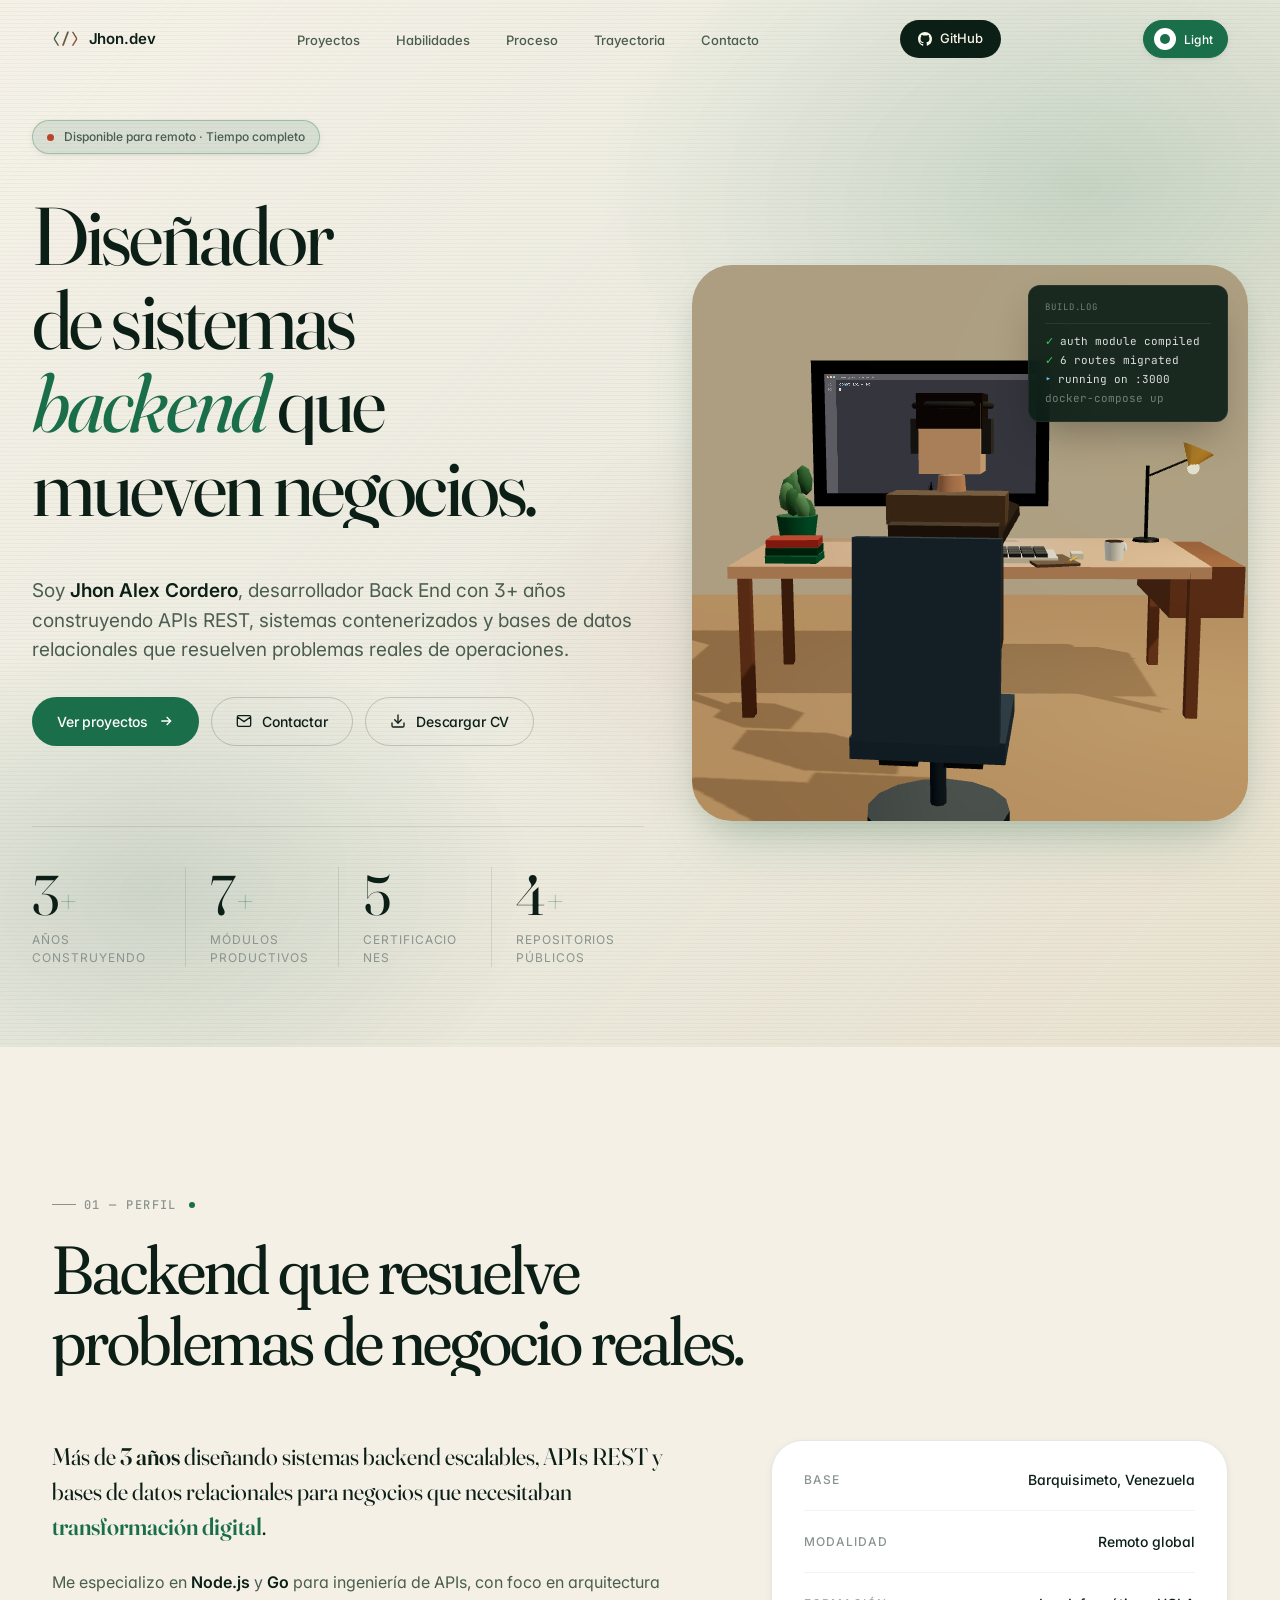
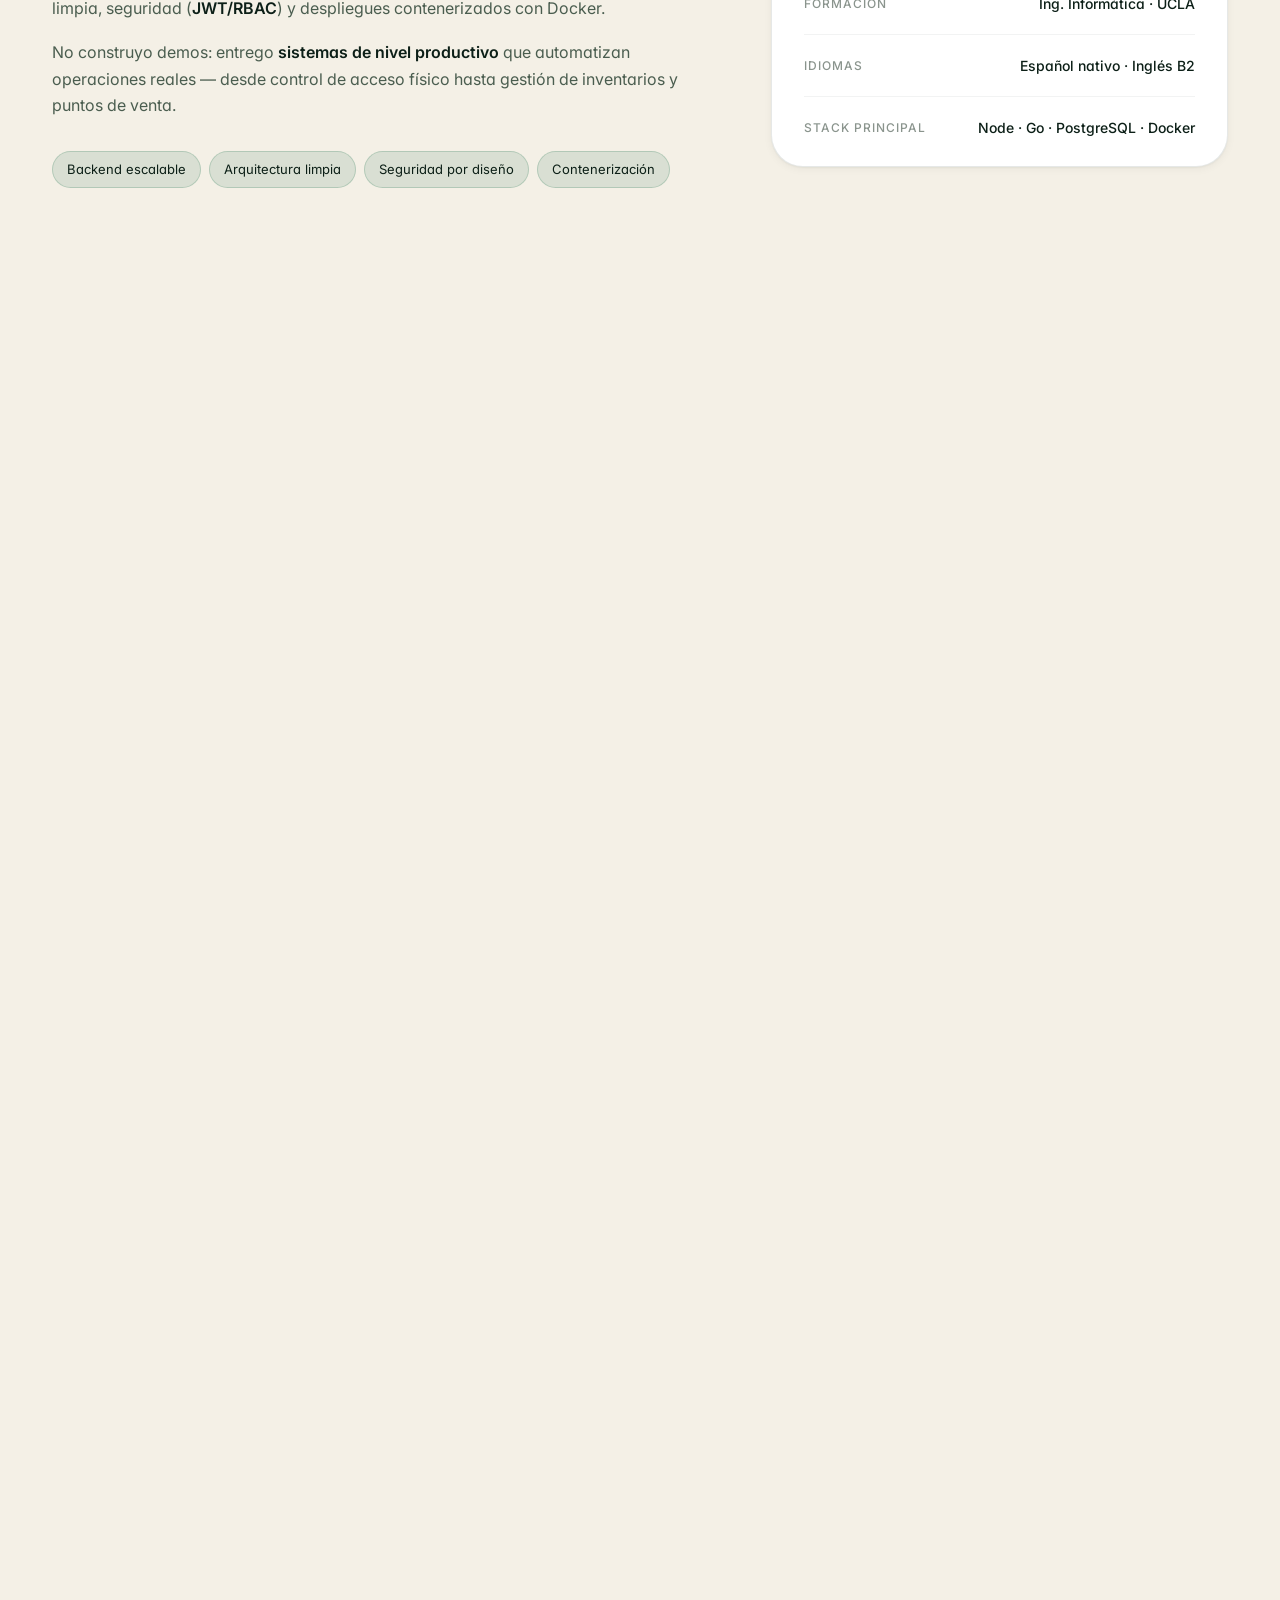
==== commit 3d51e18d: "Revert "Elimina emojis del portafolio y README" This reverts commit 669dd53407a943e7603183c3ebfc0f71" ====
--- a/index.html
+++ b/index.html
@@ -977,7 +977,7 @@
           </div>
 
 
-          <a href="https://github.com/Jhondev-30/pizzeria-luigis" target="_blank" rel="noopener" class="bento-link-sm"></a>
+          <a href="https://github.com/Jhondev-30/pizzeria-luigis" target="_blank" rel="noopener" class="bento-link-sm">↗</a>
 
 
         </div>
@@ -1070,7 +1070,7 @@
           </div>
 
 
-          <a href="https://github.com/Jhondev-30/maquetacion-de-sitio-web" target="_blank" rel="noopener" class="bento-link-sm"></a>
+          <a href="https://github.com/Jhondev-30/maquetacion-de-sitio-web" target="_blank" rel="noopener" class="bento-link-sm">↗</a>
 
 
         </div>
@@ -1130,7 +1130,7 @@
           </div>
 
 
-          <a href="https://github.com/Jhondev-30/Battleship-programming-III" target="_blank" rel="noopener" class="bento-link-sm"></a>
+          <a href="https://github.com/Jhondev-30/Battleship-programming-III" target="_blank" rel="noopener" class="bento-link-sm">↗</a>
 
 
         </div>
@@ -2191,7 +2191,7 @@
       </div>
 
 
-      <div class="footer-copy"> 2026 Jhon Alex Cordero Perozo</div>
+      <div class="footer-copy">© 2026 Jhon Alex Cordero Perozo</div>
 
 
       <div class="footer-links">
--- a/styles.css
+++ b/styles.css
@@ -27,10 +27,10 @@
   --text-light: #f9f5e8;
 
   /* Accent system — emerald primario, terracotta + ámbar como soporte */
-  --accent: #1b6e4a; /* jewel emerald — principal */
-  --accent-2: #0d4d31; /* deep forest emerald — hover/press */
-  --accent-3: #b8442c; /* terracotta — status dot, secondary highlights */
-  --accent-4: #b08820; /* amber gold — chips, highlights */
+  --accent: #1b6e4a;        /* jewel emerald — principal */
+  --accent-2: #0d4d31;      /* deep forest emerald — hover/press */
+  --accent-3: #b8442c;      /* terracotta — status dot, secondary highlights */
+  --accent-4: #b08820;      /* amber gold — chips, highlights */
   --accent-soft: rgba(27, 110, 74, 0.12);
 
   --radius: 20px;
@@ -63,26 +63,26 @@
 
 [data-theme="dark"] {
   /* ===== TEMA DARK — azul-noche con color indigo ===== */
-  --bg: #0a0e1f; /* azul-noche profundo — NO negro plano */
+  --bg: #0a0e1f;            /* azul-noche profundo — NO negro plano */
   --bg-soft: #0f1424;
-  --bg-card: #141a30; /* card un escalón arriba del bg */
+  --bg-card: #141a30;        /* card un escalón arriba del bg */
   --bg-elev: #1a2040;
-  --bg-dark: #050813; /* fondo del CTA: aún más profundo */
+  --bg-dark: #050813;        /* fondo del CTA: aún más profundo */
 
   --line: rgba(180, 190, 230, 0.08);
   --line-strong: rgba(180, 190, 230, 0.16);
   --line-soft: rgba(180, 190, 230, 0.04);
 
-  --text: #e8eaf5; /* blanco cálido-azulado, no puro */
+  --text: #e8eaf5;           /* blanco cálido-azulado, no puro */
   --text-mid: #9aa1bd;
   --text-dim: #5d6585;
   --text-light: #f8f9fc;
 
   /* Acento indigo brillante — destaca sobre el fondo azul-noche */
-  --accent: #818cf8; /* indigo-400 */
-  --accent-2: #6366f1; /* indigo-500 */
-  --accent-3: #22d3ee; /* cyan-400 */
-  --accent-4: #fbbf24; /* ámbar cálido */
+  --accent: #818cf8;         /* indigo-400 */
+  --accent-2: #6366f1;       /* indigo-500 */
+  --accent-3: #22d3ee;       /* cyan-400 */
+  --accent-4: #fbbf24;       /* ámbar cálido */
   --accent-soft: rgba(129, 140, 248, 0.14);
 
   --shadow-sm: 0 1px 2px rgba(0, 0, 0, 0.25), 0 2px 8px rgba(0, 0, 0, 0.20);
@@ -471,7 +471,7 @@
   backdrop-filter: blur(20px);
   border: 1px solid rgba(255,255,255,0.06);
   animation: floatCard 4s ease-in-out infinite;
-  pointer-events: none; /* no roba los mousedown al canvas — la rotación funciona en toda el área */
+  pointer-events: none;     /* no roba los mousedown al canvas — la rotación funciona en toda el área */
 }
 @keyframes floatCard {
   0%, 100% { transform: rotate(2deg) translateY(0); }
@@ -1398,7 +1398,7 @@
 
 @keyframes techScroll {
   from { transform: translate3d(0, 0, 0); }
-  to { transform: translate3d(-33.3333%, 0, 0); }
+  to   { transform: translate3d(-33.3333%, 0, 0); }
 }
 
 .tech-item {
@@ -1784,8 +1784,8 @@
     min-height: 240px;
   }
   .hero-3d-wrapper { min-height: 240px; }
-  .hero-3d-card { display: none; } /* overlay 200px: se come el canvas en mobile */
-  .hero-3d-hint { display: none; } /* "mueve el cursor" no aplica en touch */
+  .hero-3d-card { display: none; }      /* overlay 200px: se come el canvas en mobile */
+  .hero-3d-hint { display: none; }      /* "mueve el cursor" no aplica en touch */
   .hero-badge { font-size: 11px; padding: 6px 10px; margin-bottom: 24px; gap: 8px; }
   .hero-meta { gap: 24px; margin-bottom: 48px; }
   .hero-title { margin-bottom: 32px; }
@@ -1956,7 +1956,7 @@
 
 /* ========================================================================
    FIX MODO DARK — botones con fondo claro/texto claro (invisibles)
-   En light funcionan bien; en dark hay que invertir fondotexto.
+   En light funcionan bien; en dark hay que invertir fondo↔texto.
    ======================================================================== */
 
 /* Nav CTA (botón GitHub del navbar) */
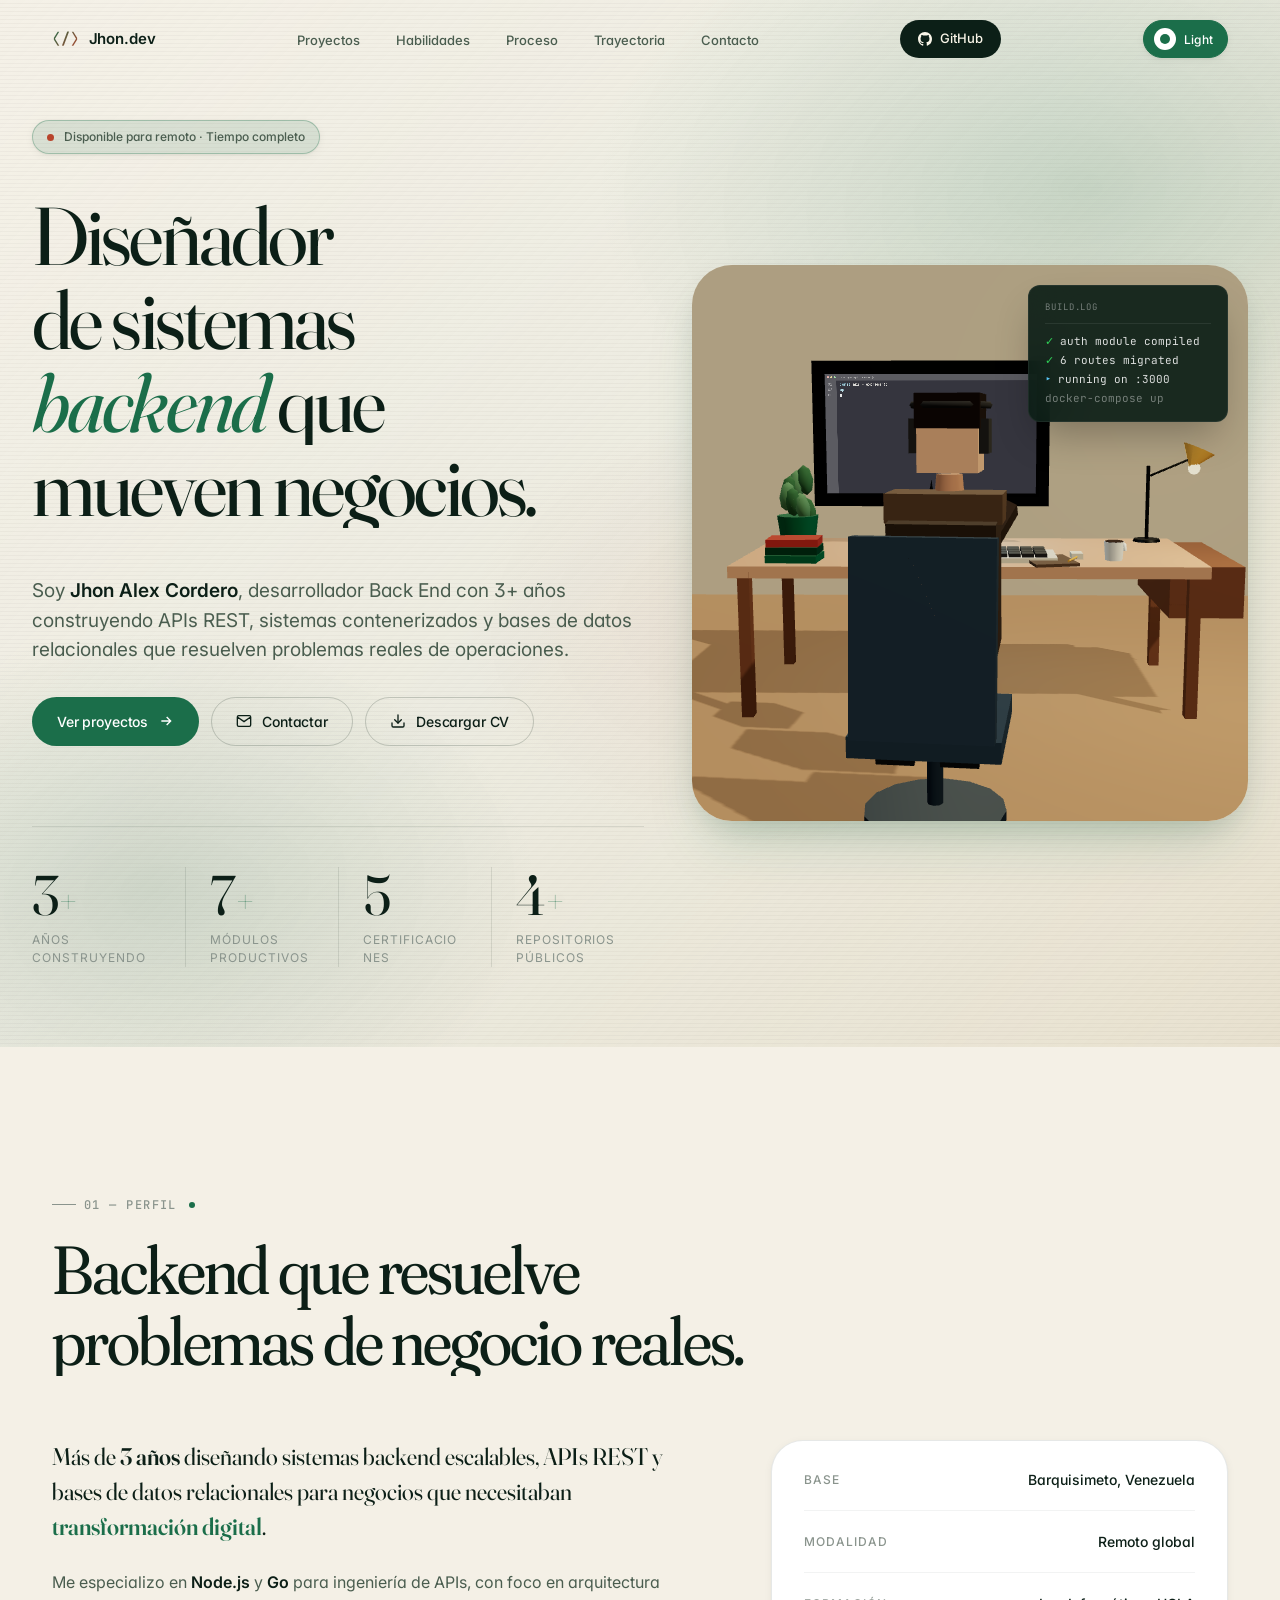
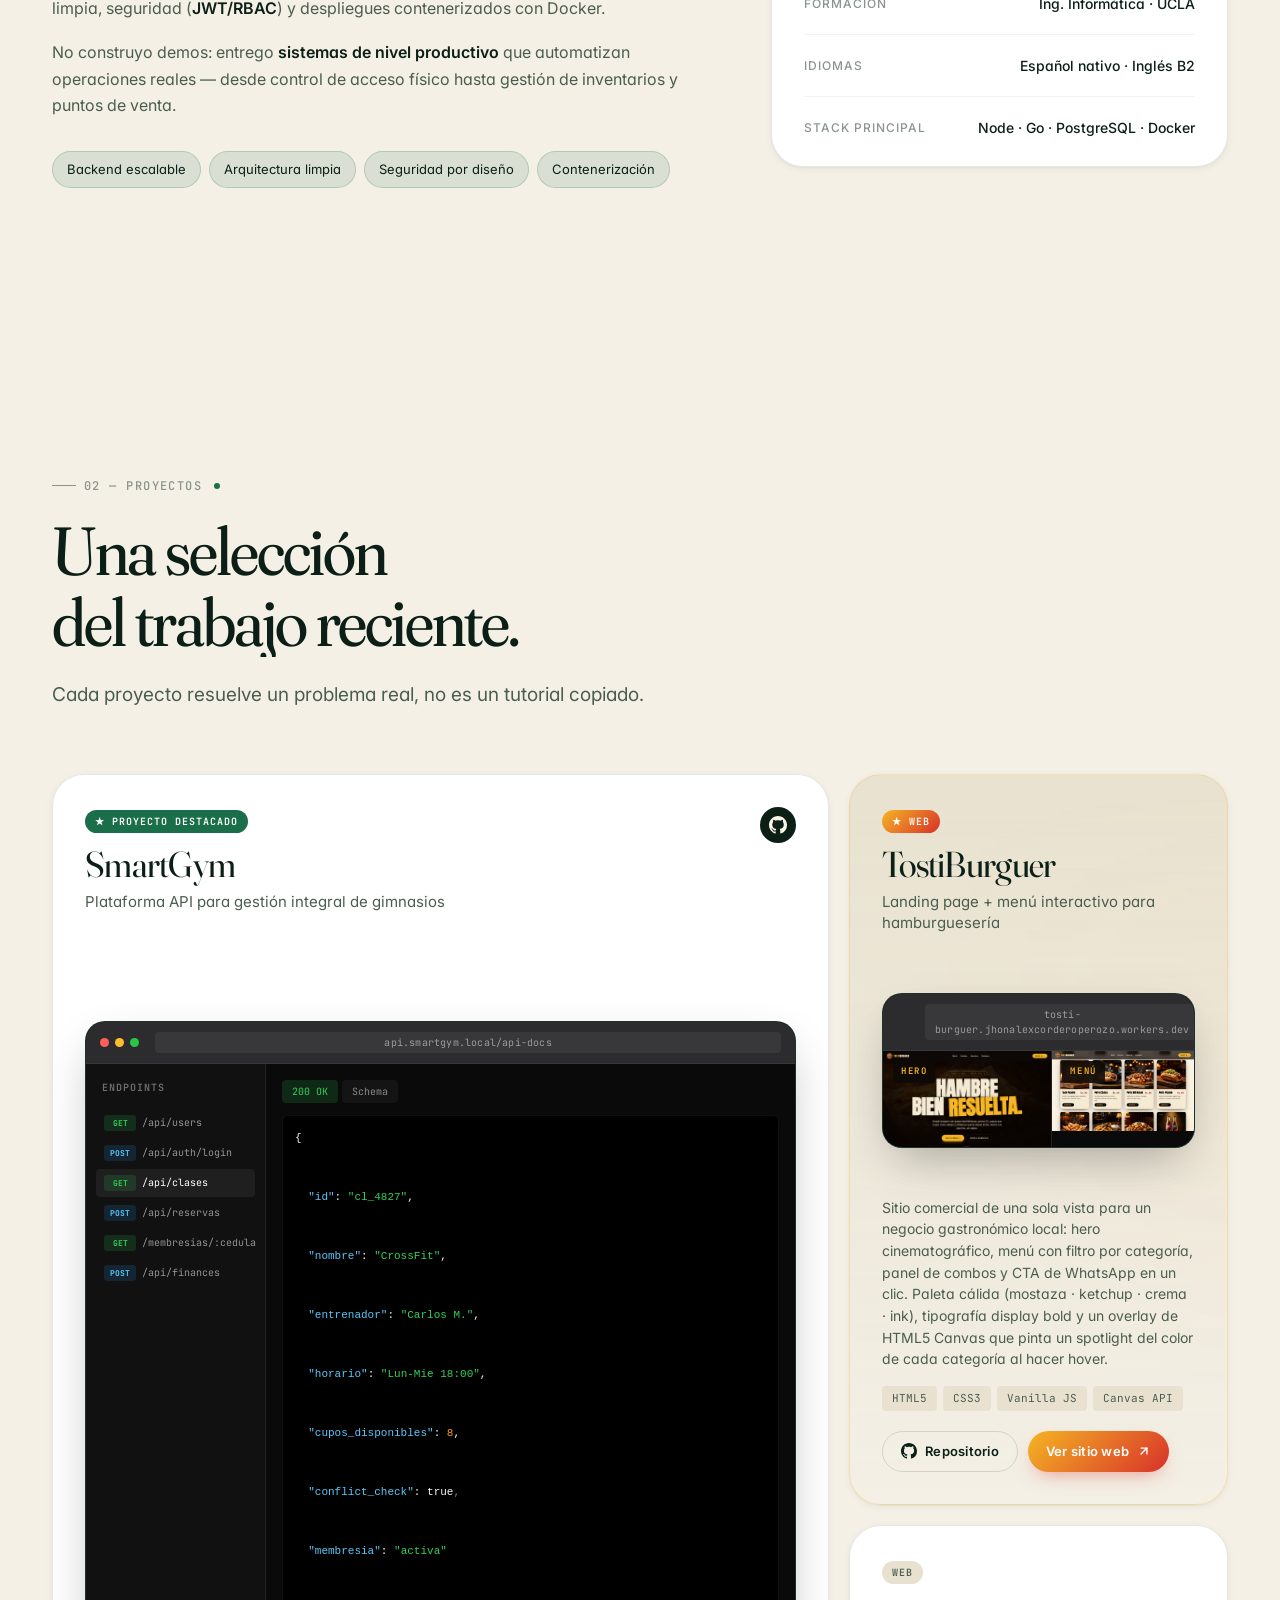
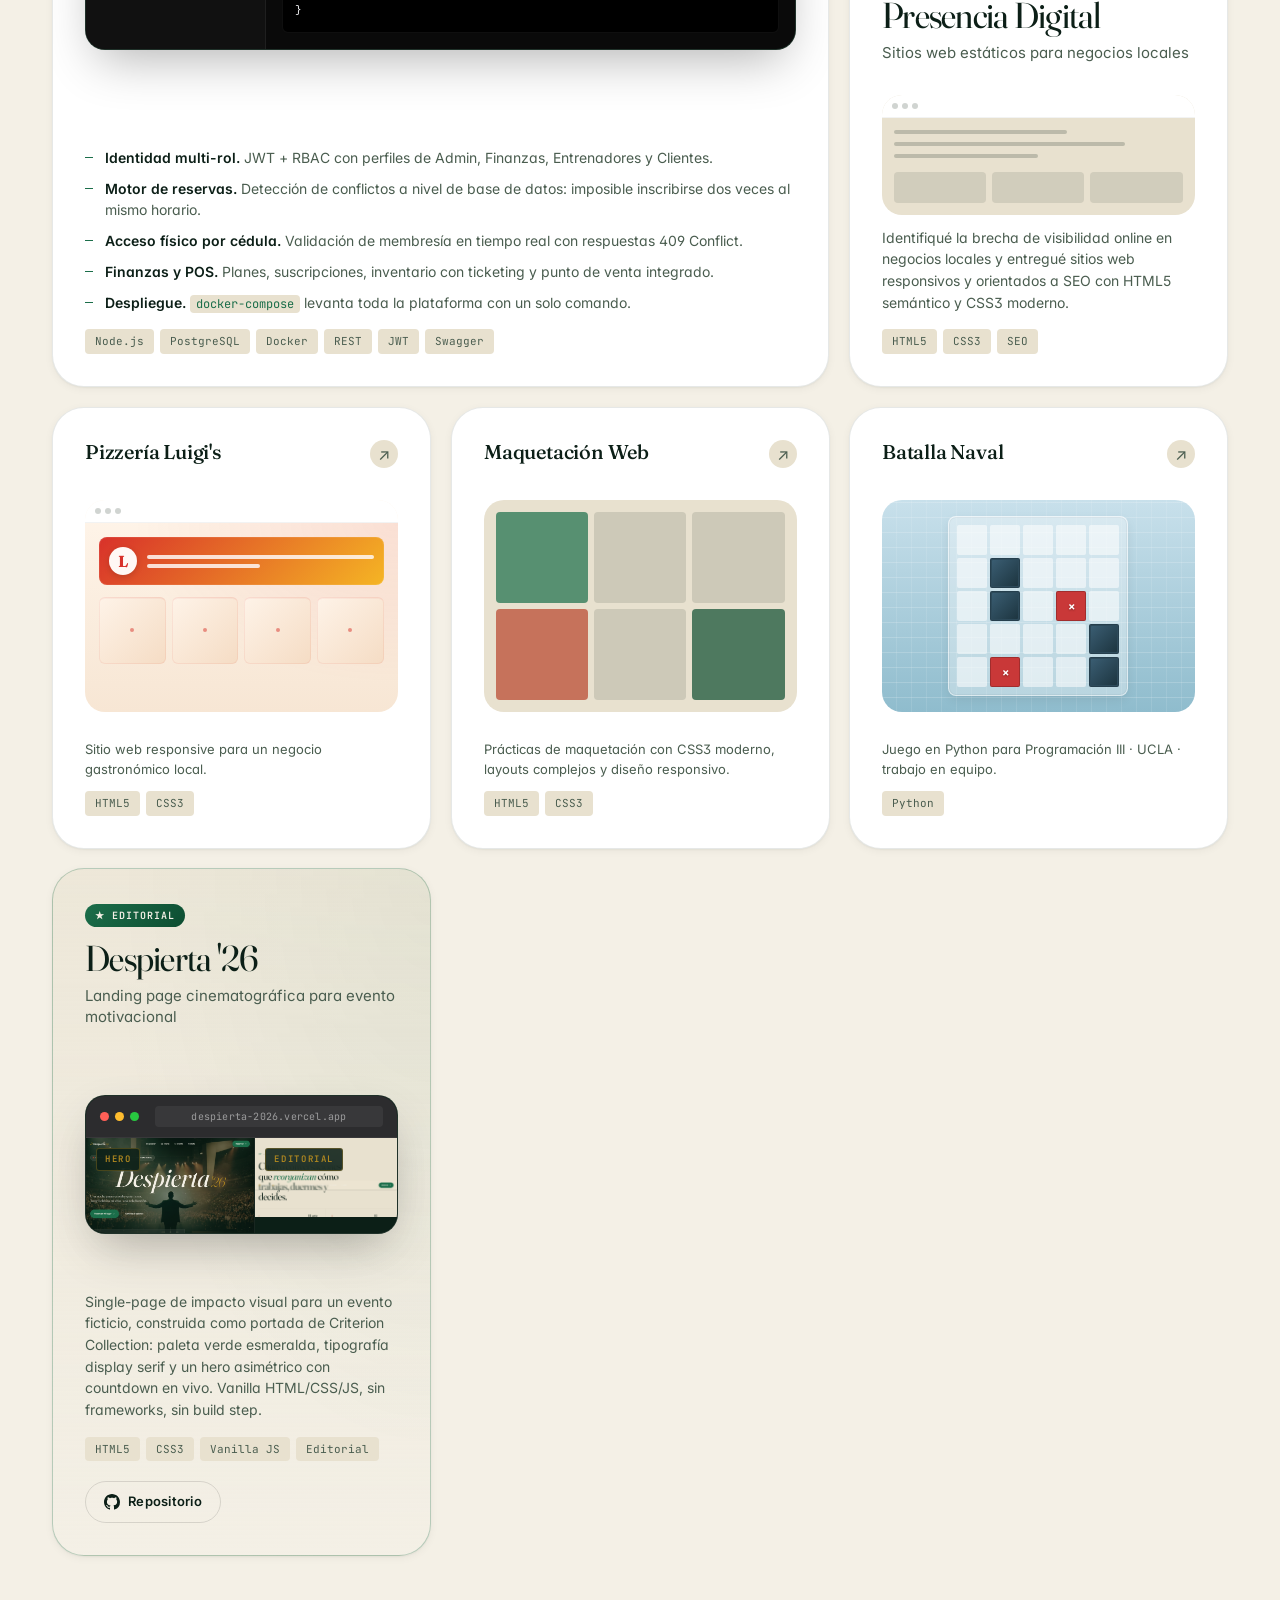
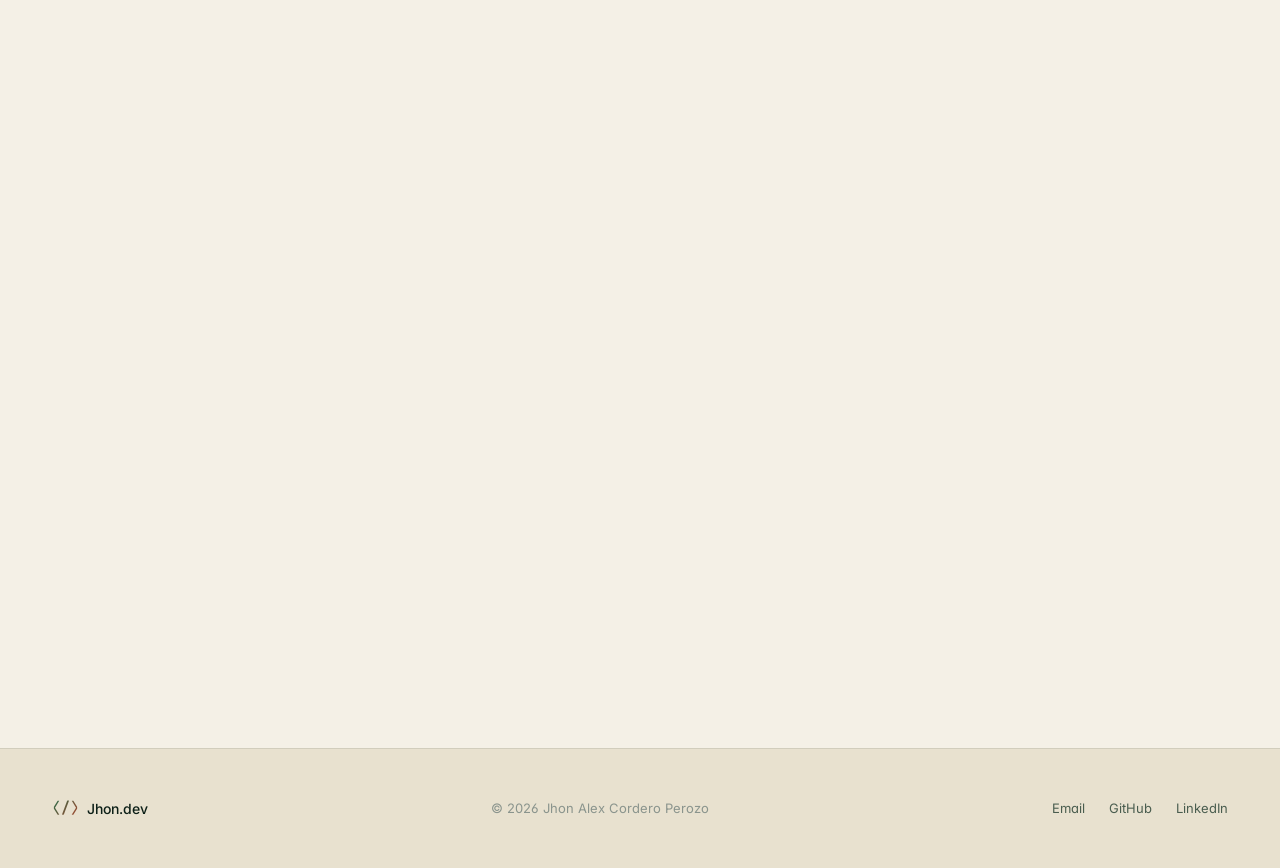
==== commit 8497ad7a: "proyecto despierta añadido a la seccion de proyectos" ====
--- a/index.html
+++ b/index.html
@@ -766,11 +766,16 @@
 
 <span class="c-b">}</span></code></pre>
 
-
-                </div>
-
-
-              </div>
+    </div>
+
+
+
+
+
+
+
+
+  </div>
 
 
             </div>
@@ -1186,6 +1191,52 @@
 
 
 
+
+
+      <!-- BENTO: Despierta '26 -->
+      <article class="bento-card bento-md bento-despierta">
+        <div class="bento-header">
+          <div class="bento-meta">
+            <span class="bento-tag despierta">★ Editorial</span>
+            <h3 class="bento-title">Despierta '26</h3>
+            <p class="bento-sub">Landing page cinematográfica para evento motivacional</p>
+          </div>
+        </div>
+
+        <div class="bento-visual tb-visual">
+          <div class="mockup-window tb-mockup">
+            <div class="mockup-titlebar">
+              <span class="dot"></span><span class="dot"></span><span class="dot"></span>
+              <span class="mockup-url">despierta-2026.vercel.app</span>
+            </div>
+            <div class="tb-screens">
+              <div class="tb-screen tb-screen-hero">
+                <img src="assets/despierta/hero.png" alt="Hero de Despierta '26 con countdown en vivo" loading="lazy" onerror="this.style.display='none'">
+                <span class="tb-label despierta">HERO</span>
+              </div>
+              <div class="tb-screen tb-screen-menu">
+                <img src="assets/despierta/discover.png" alt="Sección editorial con bio y stats del speaker" loading="lazy" onerror="this.style.display='none'">
+                <span class="tb-label despierta">EDITORIAL</span>
+              </div>
+            </div>
+          </div>
+        </div>
+
+        <div class="bento-body">
+          <p class="bento-text">Single-page de impacto visual para un evento ficticio, construida como portada de Criterion Collection: paleta verde esmeralda, tipografía display serif y un hero asimétrico con countdown en vivo. Vanilla HTML/CSS/JS, sin frameworks, sin build step.</p>
+          <div class="bento-stack">
+            <span>HTML5</span><span>CSS3</span><span>Vanilla JS</span><span>Editorial</span>
+          </div>
+          <div class="bento-actions">
+            <a href="https://github.com/Jhondev-30/Despierta" target="_blank" rel="noopener" class="bento-action">
+              <svg viewBox="0 0 24 24" width="16" height="16" fill="currentColor" aria-hidden="true"><path d="M12 0C5.37 0 0 5.37 0 12c0 5.31 3.435 9.795 8.205 11.385.6.105.825-.255.825-.57 0-.285-.015-1.23-.015-2.235-3.015.555-3.795-.735-4.035-1.41-.135-.345-.72-1.41-1.23-1.695-.42-.225-1.02-.78-.015-.795.945-.015 1.62.87 1.845 1.23 1.08 1.815 2.805 1.305 3.495.99.105-.78.42-1.305.765-1.605-2.67-.3-5.46-1.335-5.46-5.925 0-1.305.465-2.385 1.23-3.225-.12-.3-.54-1.53.12-3.18 0 0 1.005-.315 3.3 1.23.96-.27 1.98-.405 3-.405s2.04.135 3 .405c2.295-1.56 3.3-1.23 3.3-1.23.66 1.65.24 2.88.12 3.18.765.84 1.23 1.905 1.23 3.225 0 4.605-2.805 5.625-5.475 5.925.435.375.81 1.095.81 2.22 0 1.605-.015 2.895-.015 3.3 0 .315.225.69.825.57A12.02 12.02 0 0024 12c0-6.63-5.37-12-12-12z"/></svg>
+              Repositorio
+            </a>
+          </div>
+        </div>
+      </article>
+
+
     </div>
 
 
--- a/styles.css
+++ b/styles.css
@@ -2140,3 +2140,46 @@
   color: var(--bg-dark);
   border-color: var(--text-light);
 }
+
+/* ========================================================================
+   DESPIERTA '26 — paleta editorial verde esmeralda
+   ======================================================================== */
+.bento-tag.despierta {
+  background: linear-gradient(135deg, #1b6e4a 0%, #0d4d31 100%);
+  color: #f4f0e6;
+  border: none;
+}
+
+.bento-card.bento-despierta {
+  background:
+    linear-gradient(180deg, rgba(232, 225, 207, 0.6) 0%, transparent 100%),
+    radial-gradient(ellipse at top right, rgba(27, 110, 74, 0.10) 0%, transparent 60%);
+  border-color: rgba(27, 110, 74, 0.28);
+  position: relative;
+  overflow: hidden;
+}
+.bento-card.bento-despierta::before {
+  background: radial-gradient(
+    400px circle at var(--mx, 50%) var(--my, 50%),
+    rgba(27, 110, 74, 0.12) 0%,
+    transparent 60%
+  );
+}
+.bento-despierta .tb-label.despierta {
+  background: rgba(12, 31, 23, 0.88);
+  color: #b08820;
+  border: 1px solid rgba(176, 136, 32, 0.35);
+}
+.bento-despierta .tb-screens {
+  background: #0c1f17;
+}
+.bento-despierta .tb-screen {
+  background: #0a1812;
+}
+
+[data-theme="dark"] .bento-card.bento-despierta {
+  background:
+    linear-gradient(180deg, rgba(27, 110, 74, 0.10) 0%, transparent 100%),
+    var(--bg-card);
+  border-color: rgba(27, 110, 74, 0.4);
+}
